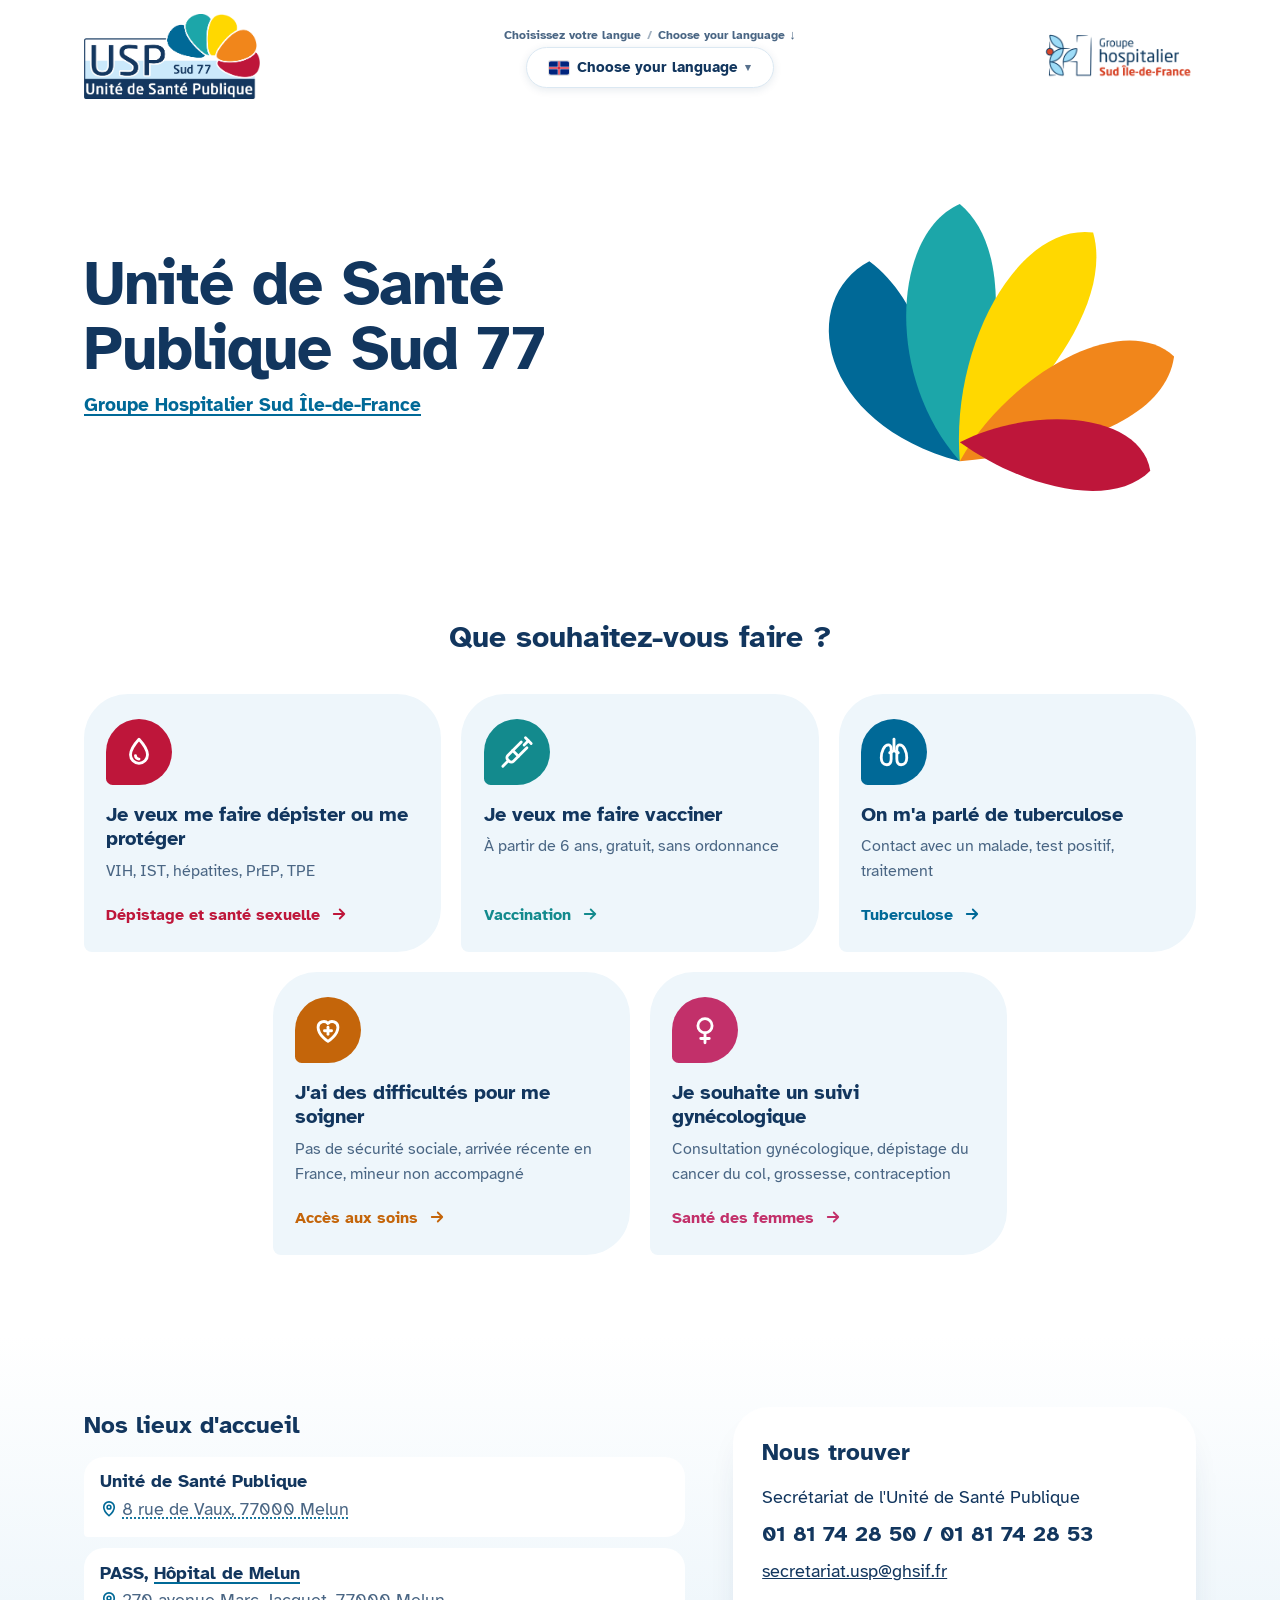
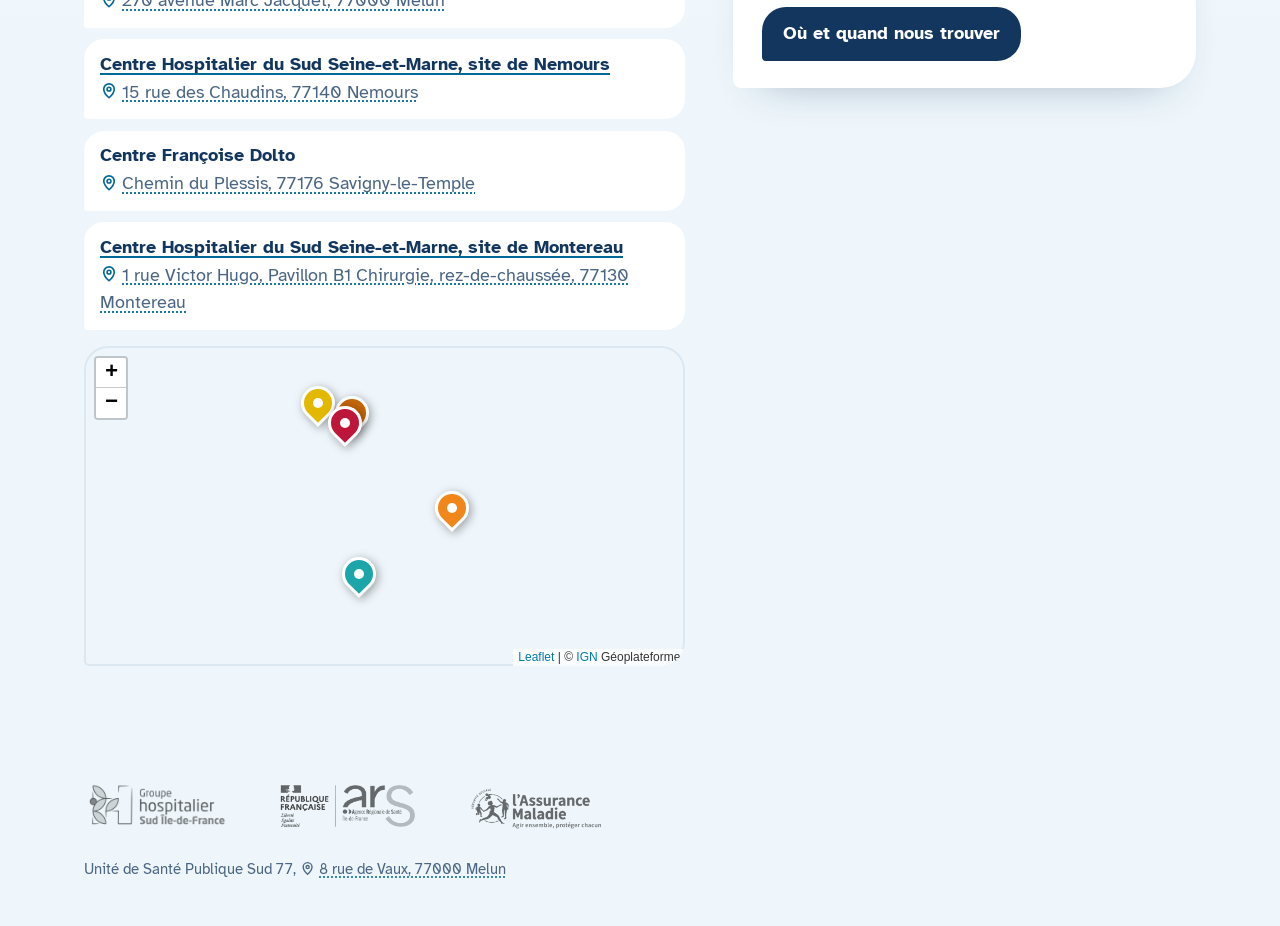
==== index.html @ f70bf1ab "MAJ++" ====
<!DOCTYPE html>
<html lang="fr">
<head>
<meta charset="utf-8">
<meta name="viewport" content="width=device-width, initial-scale=1, viewport-fit=cover">
<title>Unité de Santé Publique Sud 77 | Groupe Hospitalier Sud Île-de-France</title>
<meta name="description" content="Dépistage, santé sexuelle, vaccination, tuberculose et accès aux soins. Gratuit et confidentiel, avec ou sans sécurité sociale.">
<link rel="preconnect" href="https://fonts.googleapis.com">
<link rel="preconnect" href="https://fonts.gstatic.com" crossorigin>
<link href="https://fonts.googleapis.com/css2?family=Atkinson+Hyperlegible:wght@400;700&display=swap" rel="stylesheet">
<link rel="stylesheet" href="css/usp.css">
</head>
<body>

<div class="progression" aria-hidden="true"></div>

<header class="entete">
  <div class="wrap">
    <a href="index.html" aria-label="Accueil, Unité de Santé Publique Sud 77">
      <img class="logo-usp" src="img/usp.png" alt="USP Sud 77, Unité de Santé Publique">
    </a>
    <a class="logo-lien" href="https://www.ghsif.fr/" target="_blank" rel="noopener"><img class="logo-ghsif" src="img/ghsif.png" alt="Groupe Hospitalier Sud Île-de-France"></a>
  </div>
</header>

<main>
  <section class="intro">
    <div class="wrap">
      <div>
        <h1>Unité de Santé Publique Sud 77</h1>
        <p class="etab"><a class="lien-hop" href="https://www.ghsif.fr/" target="_blank" rel="noopener">Groupe Hospitalier Sud Île-de-France</a></p>
      </div>
      <svg class="eventail" viewBox="0 0 420 350" aria-hidden="true">
        <g class="tout">
          <g transform="translate(172 290)">
            <path class="p p1" d="M0 0 C-150 -40 -170 -170 -95 -210 C-40 -170 -20 -80 0 0Z" fill="#006997"/>
            <path class="p p2" d="M0 0 C-80 -90 -70 -240 0 -270 C60 -220 40 -90 0 0Z" fill="#1ca6a9"/>
            <path class="p p3" d="M0 0 C-10 -120 60 -250 140 -240 C160 -170 90 -70 0 0Z" fill="#ffd800"/>
            <path class="p p4" d="M0 0 C50 -90 170 -160 225 -110 C215 -40 110 -10 0 0Z" fill="#f1861b"/>
            <path class="p p5" d="M0 -20 C80 -60 190 -50 200 10 C160 50 70 30 0 -20Z" fill="#be163a"/>
          </g>
        </g>
      </svg>
    </div>
  </section>

  <section class="portes" aria-labelledby="portes-titre">
    <div class="wrap">
      <h2 id="portes-titre" class="apparait" data-i18n="portes">Que souhaitez-vous faire&nbsp;?</h2>
      <div class="grille">

        <a class="porte depistage apparait" href="depistage-sante-sexuelle.html">
          <span class="petale" aria-hidden="true"><svg viewBox="0 0 24 24" fill="none" stroke="currentColor" stroke-width="2" stroke-linecap="round" stroke-linejoin="round"><path d="M12 3s6 6.5 6 11a6 6 0 0 1-12 0c0-4.5 6-11 6-11z"/><path d="M9.5 14.5a2.5 2.5 0 0 0 2.5 2.5"/></svg></span>
          <h3 data-i18n="p1h">Je veux me faire dépister ou me protéger</h3>
          <p class="detail" data-i18n="p1d">VIH, IST, hépatites, PrEP, TPE</p>
          <span class="aller"><span data-i18n="p1a">Dépistage et santé sexuelle</span> <svg viewBox="0 0 24 24" fill="none" stroke="currentColor" stroke-width="2.4" stroke-linecap="round" stroke-linejoin="round" aria-hidden="true"><path d="M5 12h14M13 6l6 6-6 6"/></svg></span>
        </a>

        <a class="porte vaccination apparait" href="vaccination.html">
          <span class="petale" aria-hidden="true"><svg viewBox="0 0 24 24" fill="none" stroke="currentColor" stroke-width="2" stroke-linecap="round" stroke-linejoin="round"><path d="M18 2l4 4"/><path d="M17 7l3-3"/><path d="M19 9L9.5 18.5a2.1 2.1 0 0 1-3 0l-1-1a2.1 2.1 0 0 1 0-3L15 5"/><path d="M9 11l4 4"/><path d="M5.5 18.5L2 22"/></svg></span>
          <h3 data-i18n="p2h">Je veux me faire vacciner</h3>
          <p class="detail" data-i18n="p2d">À partir de 6 ans, gratuit, sans ordonnance</p>
          <span class="aller"><span data-i18n="p2a">Vaccination</span> <svg viewBox="0 0 24 24" fill="none" stroke="currentColor" stroke-width="2.4" stroke-linecap="round" stroke-linejoin="round" aria-hidden="true"><path d="M5 12h14M13 6l6 6-6 6"/></svg></span>
        </a>

        <a class="porte tuberculose apparait" href="tuberculose.html">
          <span class="petale" aria-hidden="true"><svg viewBox="0 0 24 24" fill="none" stroke="currentColor" stroke-width="2" stroke-linecap="round" stroke-linejoin="round"><path d="M12 3v8"/><path d="M12 11c-1.5 1-3 1.5-3 1.5"/><path d="M12 11c1.5 1 3 1.5 3 1.5"/><path d="M8 7C5 7 3 12 3 16c0 3 1.5 5 4 5 2 0 3-1.5 3-4V9.5C10 8 9 7 8 7z"/><path d="M16 7c3 0 5 5 5 9 0 3-1.5 5-4 5-2 0-3-1.5-3-4V9.5C14 8 15 7 16 7z"/></svg></span>
          <h3 data-i18n="p3h">On m'a parlé de tuberculose</h3>
          <p class="detail" data-i18n="p3d">Contact avec un malade, test positif, traitement</p>
          <span class="aller"><span data-i18n="p3a">Tuberculose</span> <svg viewBox="0 0 24 24" fill="none" stroke="currentColor" stroke-width="2.4" stroke-linecap="round" stroke-linejoin="round" aria-hidden="true"><path d="M5 12h14M13 6l6 6-6 6"/></svg></span>
        </a>

        <a class="porte acces apparait" href="acces-aux-soins.html">
          <span class="petale" aria-hidden="true"><svg viewBox="0 0 24 24" fill="none" stroke="currentColor" stroke-width="2" stroke-linecap="round" stroke-linejoin="round"><path d="M12 20s-7-4.4-7-10a4 4 0 0 1 7-2.6A4 4 0 0 1 19 10c0 5.6-7 10-7 10z"/><path d="M12 10v5"/><path d="M9.5 12.5h5"/></svg></span>
          <h3 data-i18n="p4h">J'ai des difficultés pour me soigner</h3>
          <p class="detail" data-i18n="p4d">Pas de sécurité sociale, arrivée récente en France, mineur non accompagné</p>
          <span class="aller"><span data-i18n="p4a">Accès aux soins</span> <svg viewBox="0 0 24 24" fill="none" stroke="currentColor" stroke-width="2.4" stroke-linecap="round" stroke-linejoin="round" aria-hidden="true"><path d="M5 12h14M13 6l6 6-6 6"/></svg></span>
        </a>

        <a class="porte femmes apparait" href="sante-des-femmes.html">
          <span class="petale" aria-hidden="true"><svg viewBox="0 0 24 24" fill="none" stroke="currentColor" stroke-width="2" stroke-linecap="round" stroke-linejoin="round"><circle cx="12" cy="9" r="5"/><path d="M12 14v7M9 18h6"/></svg></span>
          <h3 data-i18n="p5h">Je souhaite un suivi gynécologique</h3>
          <p class="detail" data-i18n="p5d">Consultation gynécologique, dépistage du cancer du col, grossesse, contraception</p>
          <span class="aller"><span data-i18n="p5a">Santé des femmes</span> <svg viewBox="0 0 24 24" fill="none" stroke="currentColor" stroke-width="2.4" stroke-linecap="round" stroke-linejoin="round" aria-hidden="true"><path d="M5 12h14M13 6l6 6-6 6"/></svg></span>
        </a>

      </div>
    </div>
  </section>

  <section class="infos">
    <div class="wrap">
      <div class="apparait">
        <h2 data-i18n="lieuxT">Nos lieux d'accueil</h2>
        <ul class="lieux-accueil">
          <li><strong>Unité de Santé Publique</strong><span><a class="adresse-lien" href="https://www.google.com/maps/search/?api=1&query=Unit%C3%A9%20de%20Sant%C3%A9%20Publique%2C%208%20rue%20de%20Vaux%2C%2077000%20Melun" target="_blank" rel="noopener"><svg viewBox="0 0 24 24" fill="none" stroke="currentColor" stroke-width="2.2" stroke-linecap="round" stroke-linejoin="round" aria-hidden="true"><path d="M12 21s-7-6.2-7-11.5A7 7 0 0 1 19 9.5C19 14.8 12 21 12 21z"/><circle cx="12" cy="9.5" r="2.5"/></svg><span>8 rue de Vaux, 77000 Melun</span></a></span></li>
          <li><strong>PASS, <a class="lien-hop" href="https://www.ghsif.fr/" target="_blank" rel="noopener">Hôpital de Melun</a></strong><span><a class="adresse-lien" href="https://www.google.com/maps/search/?api=1&query=Groupe%20Hospitalier%20Sud%20%C3%8Ele-de-France%2C%20270%20avenue%20Marc%20Jacquet%2C%2077000%20Melun" target="_blank" rel="noopener"><svg viewBox="0 0 24 24" fill="none" stroke="currentColor" stroke-width="2.2" stroke-linecap="round" stroke-linejoin="round" aria-hidden="true"><path d="M12 21s-7-6.2-7-11.5A7 7 0 0 1 19 9.5C19 14.8 12 21 12 21z"/><circle cx="12" cy="9.5" r="2.5"/></svg><span>270 avenue Marc Jacquet, 77000 Melun</span></a></span></li>
          <li><strong><a class="lien-hop" href="https://www.ch-sud-seine-et-marne.fr/" target="_blank" rel="noopener">Centre Hospitalier du Sud Seine-et-Marne, site de Nemours</a></strong><span><a class="adresse-lien" href="https://www.google.com/maps/search/?api=1&query=Centre%20Hospitalier%20du%20Sud%20Seine-et-Marne%2C%2015%20rue%20des%20Chaudins%2C%2077140%20Nemours" target="_blank" rel="noopener"><svg viewBox="0 0 24 24" fill="none" stroke="currentColor" stroke-width="2.2" stroke-linecap="round" stroke-linejoin="round" aria-hidden="true"><path d="M12 21s-7-6.2-7-11.5A7 7 0 0 1 19 9.5C19 14.8 12 21 12 21z"/><circle cx="12" cy="9.5" r="2.5"/></svg><span>15 rue des Chaudins, 77140 Nemours</span></a></span></li>
          <li><strong>Centre Françoise Dolto</strong><span><a class="adresse-lien" href="https://www.google.com/maps/search/?api=1&query=Centre%20Fran%C3%A7oise%20Dolto%2C%20Chemin%20du%20Plessis%2C%2077176%20Savigny-le-Temple" target="_blank" rel="noopener"><svg viewBox="0 0 24 24" fill="none" stroke="currentColor" stroke-width="2.2" stroke-linecap="round" stroke-linejoin="round" aria-hidden="true"><path d="M12 21s-7-6.2-7-11.5A7 7 0 0 1 19 9.5C19 14.8 12 21 12 21z"/><circle cx="12" cy="9.5" r="2.5"/></svg><span>Chemin du Plessis, 77176 Savigny-le-Temple</span></a></span></li>
          <li><strong><a class="lien-hop" href="https://www.ch-sud-seine-et-marne.fr/" target="_blank" rel="noopener">Centre Hospitalier du Sud Seine-et-Marne, site de Montereau</a></strong><span><a class="adresse-lien" href="https://www.google.com/maps/search/?api=1&query=Centre%20Hospitalier%20du%20Sud%20Seine-et-Marne%2C%201%20rue%20Victor%20Hugo%2C%2077130%20Montereau-Fault-Yonne" target="_blank" rel="noopener"><svg viewBox="0 0 24 24" fill="none" stroke="currentColor" stroke-width="2.2" stroke-linecap="round" stroke-linejoin="round" aria-hidden="true"><path d="M12 21s-7-6.2-7-11.5A7 7 0 0 1 19 9.5C19 14.8 12 21 12 21z"/><circle cx="12" cy="9.5" r="2.5"/></svg><span>1 rue Victor Hugo, Pavillon B1 Chirurgie, rez-de-chaussée, 77130 Montereau</span></a></span></li>
        </ul>
        <div class="mini-carte" data-sites="melun,pass,nemours,savigny,montereau" role="region" aria-label="Carte de nos lieux"></div>
      </div>
      <div class="contact apparait">
        <h2 data-i18n="trouverT">Nous trouver</h2>
        <p data-i18n="secr">Secrétariat de l'Unité de Santé Publique</p>
        <p class="tel"><bdi dir="ltr" class="numeros"><a href="tel:+33181742850">01 81 74 28 50</a> / <a href="tel:+33181742853">01 81 74 28 53</a></bdi></p>
        <p><a href="mailto:secretariat.usp@ghsif.fr">secretariat.usp@ghsif.fr</a></p>
        <a class="bouton" href="ou-et-quand.html"><span data-i18n="bouton">Où et quand nous trouver</span></a>
      </div>
    </div>
  </section>
</main>

<footer class="pied">
  <div class="wrap">
    <div class="logos">
      <a class="logo-lien" href="https://www.ghsif.fr/" target="_blank" rel="noopener"><img src="img/ghsif.png" alt="Groupe Hospitalier Sud Île-de-France"></a>
      <img src="img/ars.png" alt="Agence Régionale de Santé Île-de-France">
      <img src="img/assurance-maladie.png" alt="L'Assurance Maladie">
    </div>
    <p class="mention">Unité de Santé Publique Sud 77, <a class="adresse-lien" href="https://www.google.com/maps/search/?api=1&query=Unit%C3%A9%20de%20Sant%C3%A9%20Publique%2C%208%20rue%20de%20Vaux%2C%2077000%20Melun" target="_blank" rel="noopener"><svg viewBox="0 0 24 24" fill="none" stroke="currentColor" stroke-width="2.2" stroke-linecap="round" stroke-linejoin="round" aria-hidden="true"><path d="M12 21s-7-6.2-7-11.5A7 7 0 0 1 19 9.5C19 14.8 12 21 12 21z"/><circle cx="12" cy="9.5" r="2.5"/></svg><span>8 rue de Vaux, 77000 Melun</span></a></p>
  </div>
</footer>

<script src="js/i18n/index.js"></script><script src="js/langues.js"></script><script src="js/usp.js"></script>
<script src="js/leaflet.js"></script>
<script src="js/carte.js"></script>
</body>
</html>
---- css/usp.css ----
:root{
  --navy:#12365e;--bleu:#006997;--canard:#1ca6a9;--jaune:#ffd800;--orange:#f1861b;--rouge:#be163a;
  --ciel:#eef6fb;--texte:#12365e;--doux:#4a6684;--trait:#dbe8f2;
  --ease:cubic-bezier(.22,1,.36,1);
  box-sizing:border-box;
  padding-top:env(safe-area-inset-top,0px);padding-bottom:env(safe-area-inset-bottom,0px);
}
*,*::before,*::after{box-sizing:inherit}
html{scroll-behavior:smooth;scroll-padding-top:env(safe-area-inset-top,0px)}
body{margin:0;font-family:"Atkinson Hyperlegible",Verdana,"Segoe UI",Arial,sans-serif;font-size:1.125rem;line-height:1.55;color:var(--texte);background:#fff}
img{max-width:100%;height:auto;display:block}
a{color:inherit}
:focus-visible{outline:3px solid var(--bleu);outline-offset:3px;border-radius:8px}
.wrap{max-width:1160px;margin:0 auto;padding:0 1.5rem}

/* Barre de progression de lecture, aux couleurs du logo */
.progression{position:fixed;top:0;left:0;height:4px;width:100%;z-index:60;transform-origin:0 50%;transform:scaleX(0);
  background:linear-gradient(90deg,var(--bleu),var(--canard),var(--jaune),var(--orange),var(--rouge))}

/* En-tête qui se resserre au défilement */
.entete{position:sticky;top:0;z-index:50;background:rgba(255,255,255,.82);backdrop-filter:blur(10px);-webkit-backdrop-filter:blur(10px);transition:box-shadow .3s ease}
.entete .wrap{display:flex;align-items:center;justify-content:space-between;gap:1.5rem;padding-top:.9rem;padding-bottom:.9rem;transition:padding .3s var(--ease)}
.entete img{mix-blend-mode:multiply;transition:width .3s var(--ease)}
.entete .logo-usp{width:176px}
.entete .logo-ghsif{width:156px}
.entete.reduit{box-shadow:0 1px 0 var(--trait)}
.entete.reduit .wrap{padding-top:.45rem;padding-bottom:.45rem}
.entete.reduit .logo-usp{width:128px}
.entete.reduit .logo-ghsif{width:118px}

/* Accueil */
.intro{padding:4.5rem 0 5rem}
.intro .wrap{display:grid;grid-template-columns:1.25fr 1fr;gap:2rem;align-items:center}
.intro h1{font-size:clamp(2.3rem,5.2vw,3.9rem);line-height:1.05;margin:0 0 .6rem;letter-spacing:-.015em;animation:titre 1s var(--ease) both}
.intro .etab{font-size:1.2rem;color:var(--bleu);font-weight:700;margin:0 0 2rem;animation:monte .8s var(--ease) .25s both}
.intro .missions{font-size:1.35rem;margin:0 0 1rem;max-width:32ch;animation:monte .8s var(--ease) .4s both}
.intro .promesse{display:inline-block;background:var(--ciel);padding:.6rem 1.1rem;border-radius:24px 24px 24px 4px;font-weight:700;margin:0;animation:monte .8s var(--ease) .55s both}
@keyframes titre{from{clip-path:inset(0 0 100% 0);transform:translateY(14px)}to{clip-path:inset(0 0 0 0);transform:none}}
@keyframes monte{from{opacity:0;transform:translateY(10px)}to{opacity:1;transform:none}}

/* L'éventail qui s'ouvre au chargement, puis respire */
.eventail{width:100%;max-width:400px;justify-self:end;overflow:visible}
.eventail .p{transform-box:view-box;transform-origin:172px 290px;opacity:0}
.eventail.ouvert .p{animation:ouvre .9s var(--ease) both}
.eventail.ouvert .p1{animation-delay:.15s}.eventail.ouvert .p2{animation-delay:.27s}.eventail.ouvert .p3{animation-delay:.39s}.eventail.ouvert .p4{animation-delay:.51s}.eventail.ouvert .p5{animation-delay:.63s}
@keyframes ouvre{from{opacity:0;transform:rotate(-70deg) scale(.4)}to{opacity:1;transform:none}}
.eventail .tout{transform-box:view-box;transform-origin:172px 290px}
.eventail.ouvert .tout{animation:respire 7s ease-in-out 1.8s infinite}
@keyframes respire{0%,100%{transform:rotate(0)}50%{transform:rotate(2.5deg)}}

/* Portes d'entrée */
.portes{padding:1rem 0 5rem}
.portes h2{font-size:1.9rem;margin:0 0 2rem;text-align:center}
.grille{display:grid;grid-template-columns:repeat(4,1fr);gap:1.25rem}
.porte{--c:var(--bleu);position:relative;display:flex;flex-direction:column;text-decoration:none;
  padding:1.6rem 1.4rem 1.5rem;border-radius:44px 44px 44px 8px;background:var(--ciel);
  transition:transform .35s var(--ease),background-color .35s ease,box-shadow .35s ease}
.porte .petale{width:66px;height:66px;background:var(--c);border-radius:50% 50% 50% 10%;display:grid;place-items:center;color:#fff;margin-bottom:1.1rem;
  transition:transform .45s var(--ease),border-radius .45s var(--ease)}
.porte .petale svg{width:34px;height:34px}
.porte h3{margin:0 0 .45rem;font-size:1.22rem;line-height:1.25}
.porte .detail{margin:0 0 1.2rem;color:var(--doux);font-size:1rem;flex:1}
.porte .aller{display:inline;font-weight:700;color:var(--c);font-size:1rem}
.porte .aller svg{width:18px;height:18px;vertical-align:-3px;margin-left:.3rem;transition:transform .35s var(--ease)}
.porte:hover,.porte:focus-visible{transform:translateY(-6px);background:#fff;box-shadow:0 18px 40px -18px color-mix(in srgb,var(--c) 55%,transparent),0 0 0 2px var(--c) inset}
.porte:hover .petale,.porte:focus-visible .petale{transform:rotate(-12deg) scale(1.06);border-radius:50% 50% 10% 50%}
.porte:hover .aller svg,.porte:focus-visible .aller svg{transform:translateX(5px)}
.porte.depistage{--c:var(--rouge)}.porte.vaccination{--c:#138a8d}.porte.tuberculose{--c:var(--bleu)}.porte.acces{--c:#c4650a}

/* Apparition au défilement */
.apparait{opacity:0;transform:translateY(22px);transition:opacity .7s var(--ease),transform .7s var(--ease)}
.apparait.vu{opacity:1;transform:none}

/* Qui sommes-nous / Nous trouver */
.infos{padding:4.5rem 0;background:linear-gradient(180deg,#fff,var(--ciel) 30%)}
.infos .wrap{display:grid;grid-template-columns:1.3fr 1fr;gap:3rem;align-items:start}
.infos h2{font-size:1.5rem;margin:0 0 .8rem}
.infos p{margin:0 0 .75rem;max-width:58ch}
.contact{background:#fff;border-radius:36px 36px 36px 8px;padding:1.7rem 1.8rem;box-shadow:0 20px 45px -30px rgba(18,54,94,.45)}
.contact p{margin:0 0 .35rem}
.contact .tel{font-size:1.4rem;font-weight:700}
.contact .tel a{text-decoration:none}
.bouton{display:inline-flex;align-items:center;gap:.5rem;margin-top:1rem;background:var(--navy);color:#fff;text-decoration:none;font-weight:700;padding:.8rem 1.3rem;border-radius:24px 24px 24px 4px;
  animation:pulse 2.6s ease-in-out infinite;transition:background-color .25s ease,transform .25s var(--ease)}
.bouton:hover{background:var(--bleu);transform:translateY(-2px)}
@keyframes pulse{0%,100%{box-shadow:0 4px 14px rgba(18,54,94,.3),0 0 0 0 rgba(0,105,151,.35)}50%{box-shadow:0 4px 18px rgba(18,54,94,.35),0 0 0 9px rgba(0,105,151,0)}}

/* Pied de page */
.pied{padding:2.5rem 0 2.75rem;background:var(--ciel)}
.pied .logos{display:flex;flex-wrap:wrap;align-items:center;gap:2rem 2.75rem}
.pied .logos img{height:56px;width:auto;mix-blend-mode:multiply;filter:grayscale(1);opacity:.75;transition:filter .3s ease,opacity .3s ease}
.pied .logos img:hover{filter:none;opacity:1}
.pied .mention{margin:1.5rem 0 0;font-size:.95rem;color:var(--doux)}

@media (max-width:1000px){.grille{grid-template-columns:repeat(2,1fr)}}
@media (max-width:820px){
  .intro{padding:2.5rem 0 3rem}
  .intro .wrap,.infos .wrap{grid-template-columns:1fr}
  .eventail{max-width:150px;justify-self:start;order:-1;margin-bottom:-.5rem}
  .entete .logo-usp{width:140px}.entete .logo-ghsif{width:124px}
}
@media (max-width:560px){.grille{grid-template-columns:1fr}.portes h2{text-align:left}}
@media (prefers-reduced-motion:reduce){
  *,*::before,*::after{animation:none!important;transition:none!important}
  .apparait,.eventail .p{opacity:1;transform:none}
  html{scroll-behavior:auto}
}

/* ===================== PAGES INTÉRIEURES ===================== */
body{--c:var(--bleu)}
body.page-depistage{--c:var(--rouge)}
body.page-vaccination{--c:#138a8d}
body.page-tuberculose{--c:var(--bleu)}
body.page-acces{--c:#c4650a}
body.page-pratique{--c:var(--navy)}

.fil{padding:1.4rem 0 0;font-size:.98rem}
.fil a{display:inline-flex;align-items:center;gap:.35rem;text-decoration:none;color:var(--doux);font-weight:700}
.fil a svg{width:16px;height:16px;transition:transform .3s var(--ease)}
.fil a:hover{color:var(--c)}
.fil a:hover svg{transform:translateX(-4px)}

.tete-page{padding:1.6rem 0 2.6rem}
.tete-page .wrap{display:grid;grid-template-columns:1fr auto;gap:2rem;align-items:center}
.tete-page h1{font-size:clamp(2.1rem,4.6vw,3.3rem);line-height:1.06;margin:0 0 .7rem;letter-spacing:-.015em;animation:titre 1s var(--ease) both}
.tete-page .chapo{font-size:1.25rem;color:var(--doux);margin:0;animation:monte .8s var(--ease) .3s both}
.tete-page .eventail{width:210px;max-width:210px}
.eventail .p.pale{fill:#dbe8f2}

/* Sous-navigation qui suit la lecture */
.sousnav{position:sticky;top:var(--h-entete,64px);z-index:40;background:rgba(255,255,255,.9);backdrop-filter:blur(10px);-webkit-backdrop-filter:blur(10px);border-bottom:1px solid var(--trait)}
.sousnav ul{list-style:none;margin:0;padding:.6rem 0;display:flex;gap:.5rem;overflow-x:auto;scrollbar-width:none}
.sousnav ul::-webkit-scrollbar{display:none}
.sousnav a{display:block;white-space:nowrap;text-decoration:none;font-weight:700;font-size:.98rem;padding:.45rem .95rem;border-radius:18px 18px 18px 4px;color:var(--doux);transition:background-color .3s ease,color .3s ease}
.sousnav a:hover{color:var(--c)}
.sousnav a.actif{background:var(--c);color:#fff}

/* Blocs de contenu */
.bloc{padding:3.2rem 0 1rem;scroll-margin-top:calc(var(--h-entete,64px) + 60px)}
.bloc .wrap{max-width:860px}
.bloc h2{display:flex;align-items:flex-start;gap:.8rem;font-size:1.7rem;line-height:1.2;margin:0 0 1.3rem}
.bloc h2::before{content:"";flex:none;width:30px;height:30px;margin-top:.12em;background:var(--c);border-radius:50% 50% 50% 12%}
.bloc .intro-bloc{font-size:1.15rem;margin:0 0 1.2rem;max-width:62ch}

/* Questions dépliables */
.acc{border-radius:26px 26px 26px 6px;background:var(--ciel);margin:0 0 .7rem;transition:background-color .3s ease,box-shadow .3s ease}
.acc.ouverte{background:#fff;box-shadow:0 0 0 2px var(--c) inset,0 16px 36px -24px color-mix(in srgb,var(--c) 60%,transparent)}
.acc h3{margin:0;font-size:1.12rem}
.acc button{all:unset;box-sizing:border-box;display:flex;width:100%;align-items:center;justify-content:space-between;gap:1rem;padding:1.05rem 1.35rem;cursor:pointer;font-weight:700;line-height:1.35;border-radius:26px 26px 26px 6px}
.acc button:focus-visible{outline:3px solid var(--bleu);outline-offset:2px}
.acc .signe{flex:none;width:30px;height:30px;border-radius:50%;background:#fff;color:var(--c);display:grid;place-items:center;transition:transform .45s var(--ease),background-color .3s ease,color .3s ease}
.acc .signe svg{width:16px;height:16px}
.acc.ouverte .signe{transform:rotate(45deg);background:var(--c);color:#fff}
.acc .corps{display:grid;grid-template-rows:0fr;transition:grid-template-rows .45s var(--ease)}
.acc.ouverte .corps{grid-template-rows:1fr}
.acc .corps > div{overflow:hidden}
.acc .corps p,.acc .corps ul{margin:0 1.35rem .9rem;max-width:62ch}
.acc .corps > div > :first-child{margin-top:0}
.acc .corps > div > :last-child{margin-bottom:1.25rem}
.acc .corps ul{padding-left:1.2rem}
.acc .corps li{margin:.2rem 0}

/* Renvoi vers la page pratique */
.suite{padding:3.5rem 0 4.5rem}
.suite .carte{max-width:860px;margin:0 auto;display:flex;flex-wrap:wrap;align-items:center;justify-content:space-between;gap:1.2rem 2rem;background:var(--ciel);border-radius:40px 40px 40px 8px;padding:1.8rem 2rem}
.suite p{margin:0;font-size:1.15rem;font-weight:700;max-width:40ch}
.suite .bouton{margin-top:0}

@media (max-width:820px){
  .tete-page .wrap{grid-template-columns:1fr}
  .tete-page .eventail{width:120px;max-width:120px;order:-1;justify-self:start}
  .bloc{padding-top:2.4rem}
  .bloc h2{font-size:1.42rem}
  .bloc h2::before{width:24px;height:24px;margin-top:.1em}
}

/* Encart de texte simple */
.encart{background:#fff;box-shadow:0 0 0 2px color-mix(in srgb,var(--c) 28%,white) inset;border-radius:30px 30px 30px 6px;padding:1.35rem 1.5rem;margin:0 0 .8rem}
.encart p{margin:0 0 .75rem;max-width:62ch}
.encart p:last-child{margin-bottom:0}
.encart .bouton{margin-top:.4rem;background:var(--c);animation:none}
.encart .bouton:hover{filter:brightness(1.1)}
.encart .tel-lien{font-weight:700;white-space:nowrap}
.sous-titre{font-size:1.15rem;margin:1.6rem 0 .7rem}

/* Étapes numérotées (vraie séquence) */
.etapes{list-style:none;counter-reset:e;margin:0 1.35rem 1.1rem;padding:0;max-width:62ch}
.etapes li{counter-increment:e;position:relative;padding-left:2.6rem;margin:0 0 .8rem}
.etapes li::before{content:counter(e);position:absolute;left:0;top:-.05rem;width:1.9rem;height:1.9rem;border-radius:50% 50% 50% 14%;background:var(--c);color:#fff;font-weight:700;display:grid;place-items:center;font-size:.95rem}
.encart .lignes p{margin:0 0 .3rem}

/* Page pratique, cartes des lieux */
.lieux{display:grid;grid-template-columns:repeat(2,1fr);gap:1.25rem;max-width:1000px;margin:0 auto}
.lieu{position:relative;background:var(--ciel);border-radius:40px 40px 40px 8px;padding:1.6rem 1.7rem 1.5rem;transition:transform .35s var(--ease),box-shadow .35s ease,background-color .35s ease}
.lieu:hover{transform:translateY(-4px);background:#fff;box-shadow:0 0 0 2px var(--navy) inset,0 18px 40px -24px rgba(18,54,94,.5)}
.lieu h2{display:flex;align-items:flex-start;gap:.7rem;font-size:1.3rem;line-height:1.25;margin:0 0 .6rem}
.lieu h2::before{content:"";flex:none;width:24px;height:24px;margin-top:.1em;border-radius:50% 50% 50% 12%;background:var(--pt,var(--navy))}
.lieu .adresse{color:var(--doux);margin:0 0 1rem}
.lieu .adresse p{margin:0}
.lieu .groupe{margin:0 0 .8rem}
.lieu .groupe:last-child{margin-bottom:0}
.lieu .etiquette{display:inline-block;font-weight:700;font-size:.92rem;padding:.2rem .7rem;border-radius:14px 14px 14px 3px;background:#fff;margin:0 0 .35rem}
.lieu:hover .etiquette{background:var(--ciel)}
.lieu .groupe p{margin:0}
.lieu .note{margin:.2rem 0 0;font-weight:700}
.lieu.large{grid-column:1 / -1}
.lieux + .lieux{margin-top:1.25rem}
.zone{padding:0 0 4.5rem}
@media (max-width:760px){.lieux{grid-template-columns:1fr}.lieu.large{grid-column:auto}}

/* Liens vers les sites des hôpitaux */
a.lien-hop{color:inherit;text-decoration:underline;text-decoration-color:var(--c);text-decoration-thickness:2px;text-underline-offset:3px;transition:color .2s ease}
a.lien-hop:hover{color:var(--c)}
.intro .etab a.lien-hop{text-decoration-color:currentColor}
a.logo-lien{display:block}

/* Adresses cliquables et boutons « S'y rendre » */
a.adresse-lien{color:inherit;text-decoration:none;display:inline}
a.adresse-lien svg{width:1em;height:1em;vertical-align:-.15em;margin-right:.25rem;color:var(--c)}
a.adresse-lien span{text-decoration:underline;text-decoration-style:dotted;text-decoration-color:var(--c);text-underline-offset:3px}
a.adresse-lien:hover span{text-decoration-style:solid;color:var(--c)}
a.sy-rendre{display:inline-flex;align-items:center;gap:.3rem;vertical-align:.1em;margin:0 .15rem;padding:.18rem .65rem .2rem .5rem;border-radius:14px 14px 14px 3px;
  background:color-mix(in srgb,var(--c) 12%,white);color:var(--c);font-size:.85rem;font-weight:700;line-height:1.3;text-decoration:none;white-space:nowrap;
  transition:background-color .25s ease,color .25s ease,transform .25s var(--ease)}
a.sy-rendre svg{width:14px;height:14px}
a.sy-rendre:hover{background:var(--c);color:#fff;transform:translateY(-1px)}
.lieu .bas-carte{margin:1rem 0 0}
.lieu .bas-carte a.sy-rendre{font-size:.95rem;padding:.4rem .9rem .42rem .7rem;margin:0;background:#fff;color:var(--pt,var(--navy))}
.lieu:hover .bas-carte a.sy-rendre{background:var(--ciel)}
.lieu .bas-carte a.sy-rendre:hover{background:var(--navy);color:#fff}
.pied .mention a.adresse-lien svg{color:var(--doux)}

/* ===== Sélecteur de langues (même fonctionnement que le site de vaccination au collège) ===== */
.entete .wrap{flex-wrap:wrap}
.langButtons{display:flex;flex-direction:column;align-items:center;gap:2px;direction:ltr;margin:0 auto}
.langHint{font-size:12px;font-weight:700;color:var(--doux);display:flex;align-items:center;gap:4px;transition:opacity .3s ease,height .3s ease}
.langHint .arrow{display:inline-block;animation:langArrowBounce 1.4s ease-in-out infinite;font-size:13px}
@keyframes langArrowBounce{0%,100%{transform:translateY(0)}50%{transform:translateY(3px)}}
.entete.reduit .langHint{opacity:0;height:0;overflow:hidden}
.langPanelWrap{position:relative}
.langSwitcherBtn{background:#fff;border:1px solid var(--trait);border-radius:999px;color:var(--navy);font:inherit;font-weight:700;font-size:15px;cursor:pointer;padding:8px 16px;display:flex;align-items:center;gap:8px;box-shadow:0 2px 8px rgba(18,54,94,.1);min-width:15.5rem;justify-content:center;
  transition:box-shadow .25s ease,border-color .25s ease}
.langSwitcherBtn:hover{border-color:var(--bleu);box-shadow:0 4px 14px rgba(0,105,151,.2)}
.langSwitcherBtn .chevron{font-size:11px;opacity:.7}
.langSwitcherFlag,.langSwitcherText{transition:opacity .3s ease;opacity:1}
.langSwitcherFlag{display:inline-flex;width:20px;height:14px;border-radius:2px;overflow:hidden;box-shadow:0 0 0 1px rgba(0,0,0,.12);flex-shrink:0}
.langSwitcherFlag svg,.langOptionFlag svg{display:block;width:100%;height:100%}
.langOptionFlag{display:inline-flex;width:18px;height:12px;border-radius:2px;overflow:hidden;box-shadow:0 0 0 1px rgba(0,0,0,.12);flex-shrink:0}
.langPanel{position:absolute;top:100%;left:50%;transform:translateX(-50%);margin-top:6px;background:#fff;border:1px solid var(--trait);border-radius:14px;box-shadow:0 10px 30px rgba(18,54,94,.2);padding:10px;display:grid;grid-template-columns:repeat(2,minmax(140px,1fr));gap:4px;max-height:65vh;overflow-y:auto;width:max-content;max-width:92vw;z-index:70;animation:popLangue .2s var(--ease)}
.langPanel[hidden]{display:none}
@keyframes popLangue{from{opacity:0;transform:translateX(-50%) translateY(-6px)}to{opacity:1;transform:translateX(-50%)}}
.langOption{display:flex;align-items:center;gap:8px;padding:8px 10px;border-radius:10px;border:1px solid transparent;background:none;color:var(--texte);cursor:pointer;font:inherit;font-size:13px;font-weight:700;text-align:left;white-space:nowrap}
.langOption:hover{background:var(--ciel)}
.langOption.active{border-color:var(--bleu);background:var(--ciel)}
main{transition:opacity .22s ease}
main.langFade{opacity:0}

/* Sens de lecture de droite à gauche */
.entete,.langButtons{direction:ltr}
[dir="rtl"] .porte .aller svg,[dir="rtl"] .fil a svg{transform:scaleX(-1)}
[dir="rtl"] .porte:hover .aller svg{transform:scaleX(-1) translateX(5px)}
[dir="rtl"] .intro .missions{max-width:none}

@media (max-width:820px){
  .langButtons{order:3;width:100%;margin-top:.4rem}
  .langHint{font-size:12.5px}
  .langSwitcherBtn{min-width:0;width:100%;max-width:22rem}
}

.langHint .sep{opacity:.5;margin:0 2px}

/* Les numéros de téléphone restent toujours de gauche à droite */
a[href^="tel:"],.numeros{direction:ltr;unicode-bidi:isolate}
.numeros{display:inline-block}
a.adresse-lien,a[href^="mailto:"],a.lien-hop{unicode-bidi:isolate}
a.adresse-lien,a[href^="mailto:"],a.lien-hop{direction:ltr}
a[href^="tel:"],bdi[dir="ltr"]{white-space:nowrap}
[dir="rtl"] .etapes li{padding-left:0;padding-right:2.6rem}
[dir="rtl"] .etapes li::before{left:auto;right:0}

/* Plan d'accès */
.plan{margin:1rem 0 .2rem;background:#fff;border-radius:22px 22px 22px 4px;padding:.8rem;box-shadow:0 0 0 1px var(--trait) inset}
.plan img{width:100%;max-width:420px;margin:0 auto;border-radius:12px}
.plan figcaption{font-size:.92rem;color:var(--doux);text-align:center;margin-top:.5rem}
.lieu .plan{margin-top:1rem}

/* Documents et liens utiles */
.ressources{list-style:none;margin:0;padding:0;display:grid;gap:.6rem}
.ressources a{display:flex;align-items:center;gap:.8rem;text-decoration:none;padding:.8rem 1rem;border-radius:18px 18px 18px 4px;background:var(--ciel);font-weight:700;transition:background-color .25s ease,transform .25s var(--ease)}
.ressources a:hover{background:color-mix(in srgb,var(--c) 14%,white);transform:translateX(3px)}
[dir="rtl"] .ressources a:hover{transform:translateX(-3px)}
.ressources .ico{flex:none;width:36px;height:36px;border-radius:50% 50% 50% 14%;background:var(--c);color:#fff;display:grid;place-items:center}
.ressources .ico svg{width:18px;height:18px}

/* Photo du camion */
.photo{margin:1rem 0 0}
.photo img{width:100%;border-radius:22px 22px 22px 4px;display:block}

/* Lieux d'accueil (accueil) */
.lieux-accueil{list-style:none;margin:0;padding:0;display:grid;gap:.7rem}
.lieux-accueil li{background:#fff;border-radius:20px 20px 20px 4px;padding:.8rem 1rem}
.lieux-accueil strong{display:block;line-height:1.35}
.lieux-accueil li > span{display:block;color:var(--doux);margin-top:.15rem}

/* ===== Leaflet 1.9.4 (BSD-2), hébergé sur le site ===== */
/* required styles */

.leaflet-pane,
.leaflet-tile,
.leaflet-marker-icon,
.leaflet-marker-shadow,
.leaflet-tile-container,
.leaflet-pane > svg,
.leaflet-pane > canvas,
.leaflet-zoom-box,
.leaflet-image-layer,
.leaflet-layer {
	position: absolute;
	left: 0;
	top: 0;
	}
.leaflet-container {
	overflow: hidden;
	}
.leaflet-tile,
.leaflet-marker-icon,
.leaflet-marker-shadow {
	-webkit-user-select: none;
	   -moz-user-select: none;
	        user-select: none;
	  -webkit-user-drag: none;
	}
/* Prevents IE11 from highlighting tiles in blue */
.leaflet-tile::selection {
	background: transparent;
}
/* Safari renders non-retina tile on retina better with this, but Chrome is worse */
.leaflet-safari .leaflet-tile {
	image-rendering: -webkit-optimize-contrast;
	}
/* hack that prevents hw layers "stretching" when loading new tiles */
.leaflet-safari .leaflet-tile-container {
	width: 1600px;
	height: 1600px;
	-webkit-transform-origin: 0 0;
	}
.leaflet-marker-icon,
.leaflet-marker-shadow {
	display: block;
	}
/* .leaflet-container svg: reset svg max-width decleration shipped in Joomla! (joomla.org) 3.x */
/* .leaflet-container img: map is broken in FF if you have max-width: 100% on tiles */
.leaflet-container .leaflet-overlay-pane svg {
	max-width: none !important;
	max-height: none !important;
	}
.leaflet-container .leaflet-marker-pane img,
.leaflet-container .leaflet-shadow-pane img,
.leaflet-container .leaflet-tile-pane img,
.leaflet-container img.leaflet-image-layer,
.leaflet-container .leaflet-tile {
	max-width: none !important;
	max-height: none !important;
	width: auto;
	padding: 0;
	}

.leaflet-container img.leaflet-tile {
	/* See: https://bugs.chromium.org/p/chromium/issues/detail?id=600120 */
	mix-blend-mode: plus-lighter;
}

.leaflet-container.leaflet-touch-zoom {
	-ms-touch-action: pan-x pan-y;
	touch-action: pan-x pan-y;
	}
.leaflet-container.leaflet-touch-drag {
	-ms-touch-action: pinch-zoom;
	/* Fallback for FF which doesn't support pinch-zoom */
	touch-action: none;
	touch-action: pinch-zoom;
}
.leaflet-container.leaflet-touch-drag.leaflet-touch-zoom {
	-ms-touch-action: none;
	touch-action: none;
}
.leaflet-container {
	-webkit-tap-highlight-color: transparent;
}
.leaflet-container a {
	-webkit-tap-highlight-color: rgba(51, 181, 229, 0.4);
}
.leaflet-tile {
	filter: inherit;
	visibility: hidden;
	}
.leaflet-tile-loaded {
	visibility: inherit;
	}
.leaflet-zoom-box {
	width: 0;
	height: 0;
	-moz-box-sizing: border-box;
	     box-sizing: border-box;
	z-index: 800;
	}
/* workaround for https://bugzilla.mozilla.org/show_bug.cgi?id=888319 */
.leaflet-overlay-pane svg {
	-moz-user-select: none;
	}

.leaflet-pane         { z-index: 400; }

.leaflet-tile-pane    { z-index: 200; }
.leaflet-overlay-pane { z-index: 400; }
.leaflet-shadow-pane  { z-index: 500; }
.leaflet-marker-pane  { z-index: 600; }
.leaflet-tooltip-pane   { z-index: 650; }
.leaflet-popup-pane   { z-index: 700; }

.leaflet-map-pane canvas { z-index: 100; }
.leaflet-map-pane svg    { z-index: 200; }

.leaflet-vml-shape {
	width: 1px;
	height: 1px;
	}
.lvml {
	behavior: url(#default#VML);
	display: inline-block;
	position: absolute;
	}


/* control positioning */

.leaflet-control {
	position: relative;
	z-index: 800;
	pointer-events: visiblePainted; /* IE 9-10 doesn't have auto */
	pointer-events: auto;
	}
.leaflet-top,
.leaflet-bottom {
	position: absolute;
	z-index: 1000;
	pointer-events: none;
	}
.leaflet-top {
	top: 0;
	}
.leaflet-right {
	right: 0;
	}
.leaflet-bottom {
	bottom: 0;
	}
.leaflet-left {
	left: 0;
	}
.leaflet-control {
	float: left;
	clear: both;
	}
.leaflet-right .leaflet-control {
	float: right;
	}
.leaflet-top .leaflet-control {
	margin-top: 10px;
	}
.leaflet-bottom .leaflet-control {
	margin-bottom: 10px;
	}
.leaflet-left .leaflet-control {
	margin-left: 10px;
	}
.leaflet-right .leaflet-control {
	margin-right: 10px;
	}


/* zoom and fade animations */

.leaflet-fade-anim .leaflet-popup {
	opacity: 0;
	-webkit-transition: opacity 0.2s linear;
	   -moz-transition: opacity 0.2s linear;
	        transition: opacity 0.2s linear;
	}
.leaflet-fade-anim .leaflet-map-pane .leaflet-popup {
	opacity: 1;
	}
.leaflet-zoom-animated {
	-webkit-transform-origin: 0 0;
	    -ms-transform-origin: 0 0;
	        transform-origin: 0 0;
	}
svg.leaflet-zoom-animated {
	will-change: transform;
}

.leaflet-zoom-anim .leaflet-zoom-animated {
	-webkit-transition: -webkit-transform 0.25s cubic-bezier(0,0,0.25,1);
	   -moz-transition:    -moz-transform 0.25s cubic-bezier(0,0,0.25,1);
	        transition:         transform 0.25s cubic-bezier(0,0,0.25,1);
	}
.leaflet-zoom-anim .leaflet-tile,
.leaflet-pan-anim .leaflet-tile {
	-webkit-transition: none;
	   -moz-transition: none;
	        transition: none;
	}

.leaflet-zoom-anim .leaflet-zoom-hide {
	visibility: hidden;
	}


/* cursors */

.leaflet-interactive {
	cursor: pointer;
	}
.leaflet-grab {
	cursor: -webkit-grab;
	cursor:    -moz-grab;
	cursor:         grab;
	}
.leaflet-crosshair,
.leaflet-crosshair .leaflet-interactive {
	cursor: crosshair;
	}
.leaflet-popup-pane,
.leaflet-control {
	cursor: auto;
	}
.leaflet-dragging .leaflet-grab,
.leaflet-dragging .leaflet-grab .leaflet-interactive,
.leaflet-dragging .leaflet-marker-draggable {
	cursor: move;
	cursor: -webkit-grabbing;
	cursor:    -moz-grabbing;
	cursor:         grabbing;
	}

/* marker & overlays interactivity */
.leaflet-marker-icon,
.leaflet-marker-shadow,
.leaflet-image-layer,
.leaflet-pane > svg path,
.leaflet-tile-container {
	pointer-events: none;
	}

.leaflet-marker-icon.leaflet-interactive,
.leaflet-image-layer.leaflet-interactive,
.leaflet-pane > svg path.leaflet-interactive,
svg.leaflet-image-layer.leaflet-interactive path {
	pointer-events: visiblePainted; /* IE 9-10 doesn't have auto */
	pointer-events: auto;
	}

/* visual tweaks */

.leaflet-container {
	background: #ddd;
	outline-offset: 1px;
	}
.leaflet-container a {
	color: #0078A8;
	}
.leaflet-zoom-box {
	border: 2px dotted #38f;
	background: rgba(255,255,255,0.5);
	}


/* general typography */
.leaflet-container {
	font-family: "Helvetica Neue", Arial, Helvetica, sans-serif;
	font-size: 12px;
	font-size: 0.75rem;
	line-height: 1.5;
	}


/* general toolbar styles */

.leaflet-bar {
	box-shadow: 0 1px 5px rgba(0,0,0,0.65);
	border-radius: 4px;
	}
.leaflet-bar a {
	background-color: #fff;
	border-bottom: 1px solid #ccc;
	width: 26px;
	height: 26px;
	line-height: 26px;
	display: block;
	text-align: center;
	text-decoration: none;
	color: black;
	}
.leaflet-bar a,
.leaflet-control-layers-toggle {
	background-position: 50% 50%;
	background-repeat: no-repeat;
	display: block;
	}
.leaflet-bar a:hover,
.leaflet-bar a:focus {
	background-color: #f4f4f4;
	}
.leaflet-bar a:first-child {
	border-top-left-radius: 4px;
	border-top-right-radius: 4px;
	}
.leaflet-bar a:last-child {
	border-bottom-left-radius: 4px;
	border-bottom-right-radius: 4px;
	border-bottom: none;
	}
.leaflet-bar a.leaflet-disabled {
	cursor: default;
	background-color: #f4f4f4;
	color: #bbb;
	}

.leaflet-touch .leaflet-bar a {
	width: 30px;
	height: 30px;
	line-height: 30px;
	}
.leaflet-touch .leaflet-bar a:first-child {
	border-top-left-radius: 2px;
	border-top-right-radius: 2px;
	}
.leaflet-touch .leaflet-bar a:last-child {
	border-bottom-left-radius: 2px;
	border-bottom-right-radius: 2px;
	}

/* zoom control */

.leaflet-control-zoom-in,
.leaflet-control-zoom-out {
	font: bold 18px 'Lucida Console', Monaco, monospace;
	text-indent: 1px;
	}

.leaflet-touch .leaflet-control-zoom-in, .leaflet-touch .leaflet-control-zoom-out  {
	font-size: 22px;
	}


/* layers control */

.leaflet-control-layers {
	box-shadow: 0 1px 5px rgba(0,0,0,0.4);
	background: #fff;
	border-radius: 5px;
	}
.leaflet-control-layers-toggle {
	background-image: url(images/layers.png);
	width: 36px;
	height: 36px;
	}
.leaflet-retina .leaflet-control-layers-toggle {
	background-image: url(images/layers-2x.png);
	background-size: 26px 26px;
	}
.leaflet-touch .leaflet-control-layers-toggle {
	width: 44px;
	height: 44px;
	}
.leaflet-control-layers .leaflet-control-layers-list,
.leaflet-control-layers-expanded .leaflet-control-layers-toggle {
	display: none;
	}
.leaflet-control-layers-expanded .leaflet-control-layers-list {
	display: block;
	position: relative;
	}
.leaflet-control-layers-expanded {
	padding: 6px 10px 6px 6px;
	color: #333;
	background: #fff;
	}
.leaflet-control-layers-scrollbar {
	overflow-y: scroll;
	overflow-x: hidden;
	padding-right: 5px;
	}
.leaflet-control-layers-selector {
	margin-top: 2px;
	position: relative;
	top: 1px;
	}
.leaflet-control-layers label {
	display: block;
	font-size: 13px;
	font-size: 1.08333em;
	}
.leaflet-control-layers-separator {
	height: 0;
	border-top: 1px solid #ddd;
	margin: 5px -10px 5px -6px;
	}

/* Default icon URLs */
.leaflet-default-icon-path { /* used only in path-guessing heuristic, see L.Icon.Default */
	background-image: url(images/marker-icon.png);
	}


/* attribution and scale controls */

.leaflet-container .leaflet-control-attribution {
	background: #fff;
	background: rgba(255, 255, 255, 0.8);
	margin: 0;
	}
.leaflet-control-attribution,
.leaflet-control-scale-line {
	padding: 0 5px;
	color: #333;
	line-height: 1.4;
	}
.leaflet-control-attribution a {
	text-decoration: none;
	}
.leaflet-control-attribution a:hover,
.leaflet-control-attribution a:focus {
	text-decoration: underline;
	}
.leaflet-attribution-flag {
	display: inline !important;
	vertical-align: baseline !important;
	width: 1em;
	height: 0.6669em;
	}
.leaflet-left .leaflet-control-scale {
	margin-left: 5px;
	}
.leaflet-bottom .leaflet-control-scale {
	margin-bottom: 5px;
	}
.leaflet-control-scale-line {
	border: 2px solid #777;
	border-top: none;
	line-height: 1.1;
	padding: 2px 5px 1px;
	white-space: nowrap;
	-moz-box-sizing: border-box;
	     box-sizing: border-box;
	background: rgba(255, 255, 255, 0.8);
	text-shadow: 1px 1px #fff;
	}
.leaflet-control-scale-line:not(:first-child) {
	border-top: 2px solid #777;
	border-bottom: none;
	margin-top: -2px;
	}
.leaflet-control-scale-line:not(:first-child):not(:last-child) {
	border-bottom: 2px solid #777;
	}

.leaflet-touch .leaflet-control-attribution,
.leaflet-touch .leaflet-control-layers,
.leaflet-touch .leaflet-bar {
	box-shadow: none;
	}
.leaflet-touch .leaflet-control-layers,
.leaflet-touch .leaflet-bar {
	border: 2px solid rgba(0,0,0,0.2);
	background-clip: padding-box;
	}


/* popup */

.leaflet-popup {
	position: absolute;
	text-align: center;
	margin-bottom: 20px;
	}
.leaflet-popup-content-wrapper {
	padding: 1px;
	text-align: left;
	border-radius: 12px;
	}
.leaflet-popup-content {
	margin: 13px 24px 13px 20px;
	line-height: 1.3;
	font-size: 13px;
	font-size: 1.08333em;
	min-height: 1px;
	}
.leaflet-popup-content p {
	margin: 17px 0;
	margin: 1.3em 0;
	}
.leaflet-popup-tip-container {
	width: 40px;
	height: 20px;
	position: absolute;
	left: 50%;
	margin-top: -1px;
	margin-left: -20px;
	overflow: hidden;
	pointer-events: none;
	}
.leaflet-popup-tip {
	width: 17px;
	height: 17px;
	padding: 1px;

	margin: -10px auto 0;
	pointer-events: auto;

	-webkit-transform: rotate(45deg);
	   -moz-transform: rotate(45deg);
	    -ms-transform: rotate(45deg);
	        transform: rotate(45deg);
	}
.leaflet-popup-content-wrapper,
.leaflet-popup-tip {
	background: white;
	color: #333;
	box-shadow: 0 3px 14px rgba(0,0,0,0.4);
	}
.leaflet-container a.leaflet-popup-close-button {
	position: absolute;
	top: 0;
	right: 0;
	border: none;
	text-align: center;
	width: 24px;
	height: 24px;
	font: 16px/24px Tahoma, Verdana, sans-serif;
	color: #757575;
	text-decoration: none;
	background: transparent;
	}
.leaflet-container a.leaflet-popup-close-button:hover,
.leaflet-container a.leaflet-popup-close-button:focus {
	color: #585858;
	}
.leaflet-popup-scrolled {
	overflow: auto;
	}

.leaflet-oldie .leaflet-popup-content-wrapper {
	-ms-zoom: 1;
	}
.leaflet-oldie .leaflet-popup-tip {
	width: 24px;
	margin: 0 auto;

	-ms-filter: "progid:DXImageTransform.Microsoft.Matrix(M11=0.70710678, M12=0.70710678, M21=-0.70710678, M22=0.70710678)";
	filter: progid:DXImageTransform.Microsoft.Matrix(M11=0.70710678, M12=0.70710678, M21=-0.70710678, M22=0.70710678);
	}

.leaflet-oldie .leaflet-control-zoom,
.leaflet-oldie .leaflet-control-layers,
.leaflet-oldie .leaflet-popup-content-wrapper,
.leaflet-oldie .leaflet-popup-tip {
	border: 1px solid #999;
	}


/* div icon */

.leaflet-div-icon {
	background: #fff;
	border: 1px solid #666;
	}


/* Tooltip */
/* Base styles for the element that has a tooltip */
.leaflet-tooltip {
	position: absolute;
	padding: 6px;
	background-color: #fff;
	border: 1px solid #fff;
	border-radius: 3px;
	color: #222;
	white-space: nowrap;
	-webkit-user-select: none;
	-moz-user-select: none;
	-ms-user-select: none;
	user-select: none;
	pointer-events: none;
	box-shadow: 0 1px 3px rgba(0,0,0,0.4);
	}
.leaflet-tooltip.leaflet-interactive {
	cursor: pointer;
	pointer-events: auto;
	}
.leaflet-tooltip-top:before,
.leaflet-tooltip-bottom:before,
.leaflet-tooltip-left:before,
.leaflet-tooltip-right:before {
	position: absolute;
	pointer-events: none;
	border: 6px solid transparent;
	background: transparent;
	content: "";
	}

/* Directions */

.leaflet-tooltip-bottom {
	margin-top: 6px;
}
.leaflet-tooltip-top {
	margin-top: -6px;
}
.leaflet-tooltip-bottom:before,
.leaflet-tooltip-top:before {
	left: 50%;
	margin-left: -6px;
	}
.leaflet-tooltip-top:before {
	bottom: 0;
	margin-bottom: -12px;
	border-top-color: #fff;
	}
.leaflet-tooltip-bottom:before {
	top: 0;
	margin-top: -12px;
	margin-left: -6px;
	border-bottom-color: #fff;
	}
.leaflet-tooltip-left {
	margin-left: -6px;
}
.leaflet-tooltip-right {
	margin-left: 6px;
}
.leaflet-tooltip-left:before,
.leaflet-tooltip-right:before {
	top: 50%;
	margin-top: -6px;
	}
.leaflet-tooltip-left:before {
	right: 0;
	margin-right: -12px;
	border-left-color: #fff;
	}
.leaflet-tooltip-right:before {
	left: 0;
	margin-left: -12px;
	border-right-color: #fff;
	}

/* Printing */

@media print {
	/* Prevent printers from removing background-images of controls. */
	.leaflet-control {
		-webkit-print-color-adjust: exact;
		print-color-adjust: exact;
		}
	}

/* ===== Carte interactive de nos lieux ===== */
.carte-bloc{max-width:1000px;margin:0 auto 1.8rem}
.carte-bloc h2{font-size:1.5rem;margin:0 0 .3rem}
.carte-aide{margin:0 0 .9rem;color:var(--doux)}
.carte-usp{height:440px;border-radius:32px 32px 32px 6px;overflow:hidden;box-shadow:0 0 0 2px var(--trait) inset,0 18px 40px -28px rgba(18,54,94,.5);direction:ltr;z-index:1;background:var(--ciel)}
@media (max-width:760px){.carte-usp{height:360px}}
.repere{width:34px;height:34px;border-radius:50% 50% 50% 0;transform:rotate(-45deg);background:var(--rc);box-shadow:0 3px 10px rgba(0,0,0,.35);border:3px solid #fff;display:grid;place-items:center;transition:transform .2s ease}
.repere::after{content:"";width:10px;height:10px;border-radius:50%;background:#fff}
.leaflet-marker-icon:hover .repere,.leaflet-marker-icon:focus .repere{transform:rotate(-45deg) scale(1.15)}
.leaflet-popup-content-wrapper{border-radius:22px 22px 22px 4px;box-shadow:0 14px 34px -14px rgba(18,54,94,.55)}
.leaflet-popup-content{margin:14px 16px;font-family:"Atkinson Hyperlegible",Verdana,"Segoe UI",Arial,sans-serif;font-size:.95rem;line-height:1.45;color:var(--texte);max-height:300px;overflow:auto}
.popup-lieu h2{font-size:1.02rem;margin:0 0 .35rem;line-height:1.3}
.popup-lieu .adresse{margin:0 0 .5rem;color:var(--doux)}
.popup-lieu .adresse p,.popup-lieu .groupe p{margin:0}
.popup-lieu .groupe{margin:0 0 .45rem}
.popup-lieu .etiquette{display:inline-block;font-weight:700;font-size:.82rem;padding:.1rem .55rem;border-radius:12px 12px 12px 3px;background:var(--ciel);margin:0 0 .2rem}
.popup-lieu .note{margin:.2rem 0 .3rem;font-weight:700}
.popup-lieu .bas-carte{margin:.5rem 0 0}
.popup-lieu + .popup-lieu{margin-top:.7rem;padding-top:.7rem;border-top:1px solid var(--trait)}
[dir="rtl"] .leaflet-popup-content{direction:rtl;text-align:right}
.popup-lieu .popup-tel{margin:.4rem 0 0;font-weight:700}
.plan-outils{display:flex;flex-wrap:wrap;align-items:center;justify-content:center;gap:.6rem 1rem;margin-top:.7rem}
.plan-choix{display:inline-flex;align-items:center;gap:.45rem;font-size:.92rem;color:var(--doux);font-weight:700}
.plan-langue{font:inherit;font-weight:700;color:var(--navy);border:1px solid var(--trait);border-radius:12px;padding:.3rem .6rem;background:#fff;cursor:pointer}
.plan-pdf{display:inline-flex;align-items:center;gap:.35rem;text-decoration:none;font-weight:700;font-size:.92rem;padding:.4rem .85rem;border-radius:14px 14px 14px 3px;background:var(--c);color:#fff;transition:filter .2s ease}
.plan-pdf svg{width:16px;height:16px}
.plan-pdf:hover{filter:brightness(1.1)}

/* Santé des femmes (rose) et accueil à cinq portes */
body.page-femmes{--c:#c2306a}
.porte.femmes{--c:#c2306a}
@media (min-width:1001px){
  .grille{grid-template-columns:repeat(6,1fr)}
  .grille > .porte{grid-column:span 2}
  .grille > .porte:nth-child(4){grid-column:2 / span 2}
}
@media (max-width:1000px) and (min-width:561px){
  .grille > .porte:nth-child(5){grid-column:1 / -1}
}
.plaquette-pass{margin:.9rem 0 0 !important;text-align:center;max-width:none !important}
.plaquette-pass .bouton{margin-top:0;background:var(--c);animation:none;display:inline-flex;align-items:center;gap:.45rem}
.plaquette-pass .bouton svg{width:18px;height:18px}
.lieu .plaquette-pass .bouton{background:#c4650a}
.popup-lieu .plaquette-pass{display:none}

/* Petites cartes à côté des adresses */
.mini-carte{height:260px;margin:1rem 0 0;border-radius:24px 24px 24px 5px;overflow:hidden;box-shadow:0 0 0 2px var(--trait) inset;direction:ltr;z-index:1;background:var(--ciel)}
.popup-lieu .popup-lien{font-weight:700;font-size:.88rem;color:var(--navy);margin-left:.4rem}
.lieux-accueil + .mini-carte{margin-top:1rem}
.lieux-accueil + .mini-carte{height:320px}
.mini-suite{max-width:860px;margin:0 auto 1.2rem;height:320px}
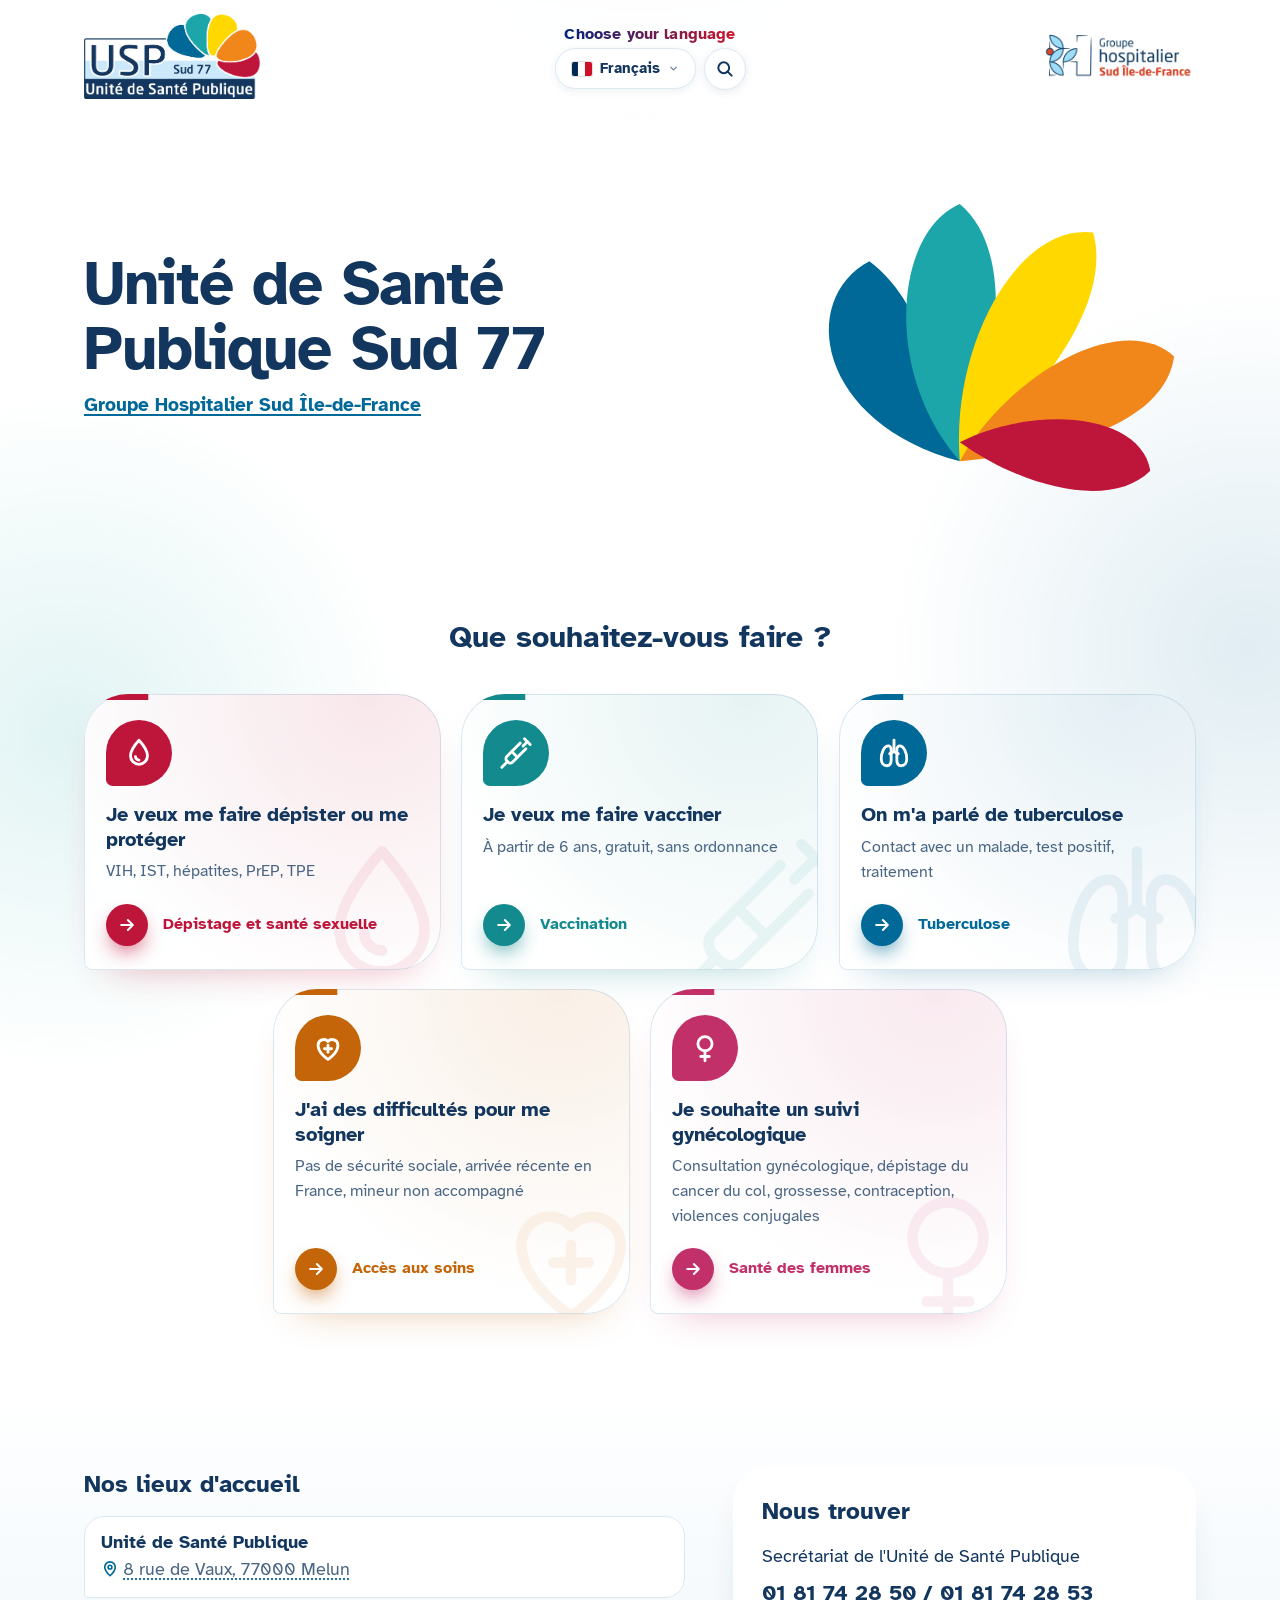
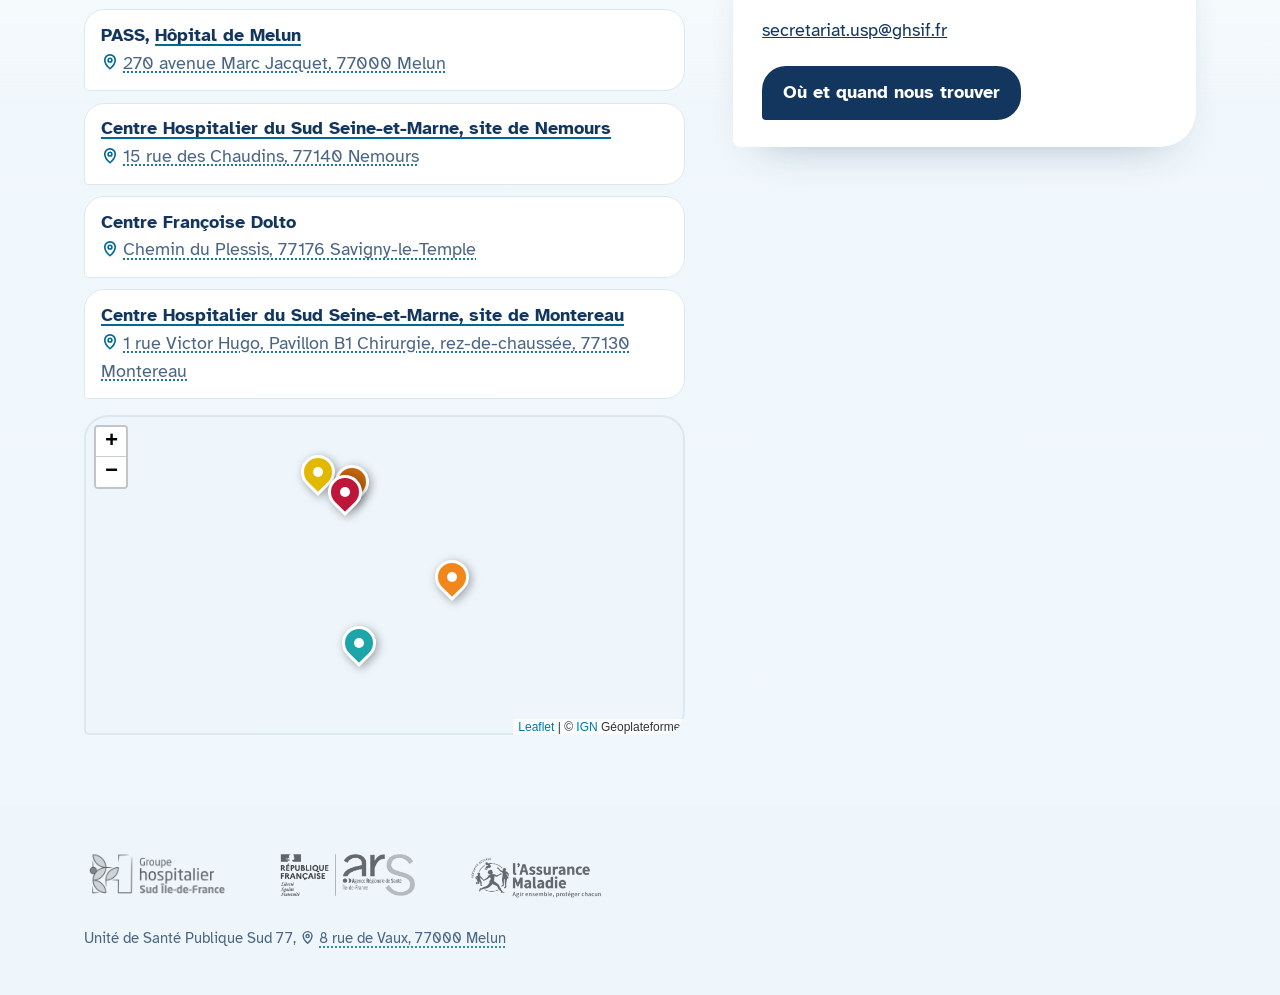
==== commit 433ae396: "maj" ====
--- a/index.html
+++ b/index.html
@@ -44,51 +44,56 @@
     </div>
   </section>
 
-  <section class="portes" aria-labelledby="portes-titre">
+  <section class="portes" id="portes" aria-labelledby="portes-titre">
     <div class="wrap">
       <h2 id="portes-titre" class="apparait" data-i18n="portes">Que souhaitez-vous faire&nbsp;?</h2>
       <div class="grille">
 
-        <a class="porte depistage apparait" href="depistage-sante-sexuelle.html">
+        <a class="porte depistage apparait" data-petale="p5" href="depistage-sante-sexuelle.html">
           <span class="petale" aria-hidden="true"><svg viewBox="0 0 24 24" fill="none" stroke="currentColor" stroke-width="2" stroke-linecap="round" stroke-linejoin="round"><path d="M12 3s6 6.5 6 11a6 6 0 0 1-12 0c0-4.5 6-11 6-11z"/><path d="M9.5 14.5a2.5 2.5 0 0 0 2.5 2.5"/></svg></span>
           <h3 data-i18n="p1h">Je veux me faire dépister ou me protéger</h3>
           <p class="detail" data-i18n="p1d">VIH, IST, hépatites, PrEP, TPE</p>
-          <span class="aller"><span data-i18n="p1a">Dépistage et santé sexuelle</span> <svg viewBox="0 0 24 24" fill="none" stroke="currentColor" stroke-width="2.4" stroke-linecap="round" stroke-linejoin="round" aria-hidden="true"><path d="M5 12h14M13 6l6 6-6 6"/></svg></span>
+          <span class="aller"><i class="fleche"><svg viewBox="0 0 24 24" fill="none" stroke="currentColor" stroke-width="2.4" stroke-linecap="round" stroke-linejoin="round" aria-hidden="true"><path d="M5 12h14M13 6l6 6-6 6"/></svg></i><span data-i18n="p1a">Dépistage et santé sexuelle</span></span>
+        <svg class="marque" aria-hidden="true" viewBox="0 0 24 24" fill="none" stroke="currentColor" stroke-width="1.5" stroke-linecap="round" stroke-linejoin="round"><path d="M12 3s6 6.5 6 11a6 6 0 0 1-12 0c0-4.5 6-11 6-11z"/><path d="M9.5 14.5a2.5 2.5 0 0 0 2.5 2.5"/></svg>
         </a>
 
-        <a class="porte vaccination apparait" href="vaccination.html">
+        <a class="porte vaccination apparait" data-petale="p2" href="vaccination.html">
           <span class="petale" aria-hidden="true"><svg viewBox="0 0 24 24" fill="none" stroke="currentColor" stroke-width="2" stroke-linecap="round" stroke-linejoin="round"><path d="M18 2l4 4"/><path d="M17 7l3-3"/><path d="M19 9L9.5 18.5a2.1 2.1 0 0 1-3 0l-1-1a2.1 2.1 0 0 1 0-3L15 5"/><path d="M9 11l4 4"/><path d="M5.5 18.5L2 22"/></svg></span>
           <h3 data-i18n="p2h">Je veux me faire vacciner</h3>
           <p class="detail" data-i18n="p2d">À partir de 6 ans, gratuit, sans ordonnance</p>
-          <span class="aller"><span data-i18n="p2a">Vaccination</span> <svg viewBox="0 0 24 24" fill="none" stroke="currentColor" stroke-width="2.4" stroke-linecap="round" stroke-linejoin="round" aria-hidden="true"><path d="M5 12h14M13 6l6 6-6 6"/></svg></span>
+          <span class="aller"><i class="fleche"><svg viewBox="0 0 24 24" fill="none" stroke="currentColor" stroke-width="2.4" stroke-linecap="round" stroke-linejoin="round" aria-hidden="true"><path d="M5 12h14M13 6l6 6-6 6"/></svg></i><span data-i18n="p2a">Vaccination</span></span>
+        <svg class="marque" aria-hidden="true" viewBox="0 0 24 24" fill="none" stroke="currentColor" stroke-width="1.5" stroke-linecap="round" stroke-linejoin="round"><path d="M18 2l4 4"/><path d="M17 7l3-3"/><path d="M19 9L9.5 18.5a2.1 2.1 0 0 1-3 0l-1-1a2.1 2.1 0 0 1 0-3L15 5"/><path d="M9 11l4 4"/><path d="M5.5 18.5L2 22"/></svg>
         </a>
 
-        <a class="porte tuberculose apparait" href="tuberculose.html">
+        <a class="porte tuberculose apparait" data-petale="p1" href="tuberculose.html">
           <span class="petale" aria-hidden="true"><svg viewBox="0 0 24 24" fill="none" stroke="currentColor" stroke-width="2" stroke-linecap="round" stroke-linejoin="round"><path d="M12 3v8"/><path d="M12 11c-1.5 1-3 1.5-3 1.5"/><path d="M12 11c1.5 1 3 1.5 3 1.5"/><path d="M8 7C5 7 3 12 3 16c0 3 1.5 5 4 5 2 0 3-1.5 3-4V9.5C10 8 9 7 8 7z"/><path d="M16 7c3 0 5 5 5 9 0 3-1.5 5-4 5-2 0-3-1.5-3-4V9.5C14 8 15 7 16 7z"/></svg></span>
           <h3 data-i18n="p3h">On m'a parlé de tuberculose</h3>
           <p class="detail" data-i18n="p3d">Contact avec un malade, test positif, traitement</p>
-          <span class="aller"><span data-i18n="p3a">Tuberculose</span> <svg viewBox="0 0 24 24" fill="none" stroke="currentColor" stroke-width="2.4" stroke-linecap="round" stroke-linejoin="round" aria-hidden="true"><path d="M5 12h14M13 6l6 6-6 6"/></svg></span>
+          <span class="aller"><i class="fleche"><svg viewBox="0 0 24 24" fill="none" stroke="currentColor" stroke-width="2.4" stroke-linecap="round" stroke-linejoin="round" aria-hidden="true"><path d="M5 12h14M13 6l6 6-6 6"/></svg></i><span data-i18n="p3a">Tuberculose</span></span>
+        <svg class="marque" aria-hidden="true" viewBox="0 0 24 24" fill="none" stroke="currentColor" stroke-width="1.5" stroke-linecap="round" stroke-linejoin="round"><path d="M12 3v8"/><path d="M12 11c-1.5 1-3 1.5-3 1.5"/><path d="M12 11c1.5 1 3 1.5 3 1.5"/><path d="M8 7C5 7 3 12 3 16c0 3 1.5 5 4 5 2 0 3-1.5 3-4V9.5C10 8 9 7 8 7z"/><path d="M16 7c3 0 5 5 5 9 0 3-1.5 5-4 5-2 0-3-1.5-3-4V9.5C14 8 15 7 16 7z"/></svg>
         </a>
 
-        <a class="porte acces apparait" href="acces-aux-soins.html">
+        <a class="porte acces apparait" data-petale="p4" href="acces-aux-soins.html">
           <span class="petale" aria-hidden="true"><svg viewBox="0 0 24 24" fill="none" stroke="currentColor" stroke-width="2" stroke-linecap="round" stroke-linejoin="round"><path d="M12 20s-7-4.4-7-10a4 4 0 0 1 7-2.6A4 4 0 0 1 19 10c0 5.6-7 10-7 10z"/><path d="M12 10v5"/><path d="M9.5 12.5h5"/></svg></span>
           <h3 data-i18n="p4h">J'ai des difficultés pour me soigner</h3>
           <p class="detail" data-i18n="p4d">Pas de sécurité sociale, arrivée récente en France, mineur non accompagné</p>
-          <span class="aller"><span data-i18n="p4a">Accès aux soins</span> <svg viewBox="0 0 24 24" fill="none" stroke="currentColor" stroke-width="2.4" stroke-linecap="round" stroke-linejoin="round" aria-hidden="true"><path d="M5 12h14M13 6l6 6-6 6"/></svg></span>
+          <span class="aller"><i class="fleche"><svg viewBox="0 0 24 24" fill="none" stroke="currentColor" stroke-width="2.4" stroke-linecap="round" stroke-linejoin="round" aria-hidden="true"><path d="M5 12h14M13 6l6 6-6 6"/></svg></i><span data-i18n="p4a">Accès aux soins</span></span>
+        <svg class="marque" aria-hidden="true" viewBox="0 0 24 24" fill="none" stroke="currentColor" stroke-width="1.5" stroke-linecap="round" stroke-linejoin="round"><path d="M12 20s-7-4.4-7-10a4 4 0 0 1 7-2.6A4 4 0 0 1 19 10c0 5.6-7 10-7 10z"/><path d="M12 10v5"/><path d="M9.5 12.5h5"/></svg>
         </a>
 
-        <a class="porte femmes apparait" href="sante-des-femmes.html">
+        <a class="porte femmes apparait" data-petale="p3" href="sante-des-femmes.html">
           <span class="petale" aria-hidden="true"><svg viewBox="0 0 24 24" fill="none" stroke="currentColor" stroke-width="2" stroke-linecap="round" stroke-linejoin="round"><circle cx="12" cy="9" r="5"/><path d="M12 14v7M9 18h6"/></svg></span>
           <h3 data-i18n="p5h">Je souhaite un suivi gynécologique</h3>
-          <p class="detail" data-i18n="p5d">Consultation gynécologique, dépistage du cancer du col, grossesse, contraception</p>
-          <span class="aller"><span data-i18n="p5a">Santé des femmes</span> <svg viewBox="0 0 24 24" fill="none" stroke="currentColor" stroke-width="2.4" stroke-linecap="round" stroke-linejoin="round" aria-hidden="true"><path d="M5 12h14M13 6l6 6-6 6"/></svg></span>
+          <p class="detail" data-i18n="p5d">Consultation gynécologique, dépistage du cancer du col, grossesse, contraception, violences conjugales</p>
+          <span class="aller"><i class="fleche"><svg viewBox="0 0 24 24" fill="none" stroke="currentColor" stroke-width="2.4" stroke-linecap="round" stroke-linejoin="round" aria-hidden="true"><path d="M5 12h14M13 6l6 6-6 6"/></svg></i><span data-i18n="p5a">Santé des femmes</span></span>
+        <svg class="marque" aria-hidden="true" viewBox="0 0 24 24" fill="none" stroke="currentColor" stroke-width="1.5" stroke-linecap="round" stroke-linejoin="round"><circle cx="12" cy="9" r="5"/><path d="M12 14v7M9 18h6"/></svg>
         </a>
 
       </div>
     </div>
   </section>
 
-  <section class="infos">
+  <section class="infos" id="nos-lieux">
     <div class="wrap">
       <div class="apparait">
         <h2 data-i18n="lieuxT">Nos lieux d'accueil</h2>
@@ -124,6 +129,7 @@
 </footer>
 
 <script src="js/i18n/index.js"></script><script src="js/langues.js"></script><script src="js/usp.js"></script>
+<script src="js/recherche.js"></script>
 <script src="js/leaflet.js"></script>
 <script src="js/carte.js"></script>
 </body>
--- a/css/usp.css
+++ b/css/usp.css
@@ -231,28 +231,27 @@
 .lieu .bas-carte a.sy-rendre:hover{background:var(--navy);color:#fff}
 .pied .mention a.adresse-lien svg{color:var(--doux)}
 
-/* ===== Sélecteur de langues (même fonctionnement que le site de vaccination au collège) ===== */
+/* ===== Sélecteur de langues (copie conforme du site de vaccination au collège) ===== */
 .entete .wrap{flex-wrap:wrap}
-.langButtons{display:flex;flex-direction:column;align-items:center;gap:2px;direction:ltr;margin:0 auto}
-.langHint{font-size:12px;font-weight:700;color:var(--doux);display:flex;align-items:center;gap:4px;transition:opacity .3s ease,height .3s ease}
-.langHint .arrow{display:inline-block;animation:langArrowBounce 1.4s ease-in-out infinite;font-size:13px}
-@keyframes langArrowBounce{0%,100%{transform:translateY(0)}50%{transform:translateY(3px)}}
-.entete.reduit .langHint{opacity:0;height:0;overflow:hidden}
+.langButtons{display:flex;flex-direction:column;align-items:center;gap:4px;direction:ltr;margin:0 auto}
+.langHint{font-size:16px;font-weight:800;letter-spacing:.01em;line-height:1.25;transition:opacity .3s ease,height .3s ease;background-repeat:no-repeat;-webkit-background-clip:text;background-clip:text;-webkit-text-fill-color:transparent;color:transparent;background-image:linear-gradient(90deg,#002395,#ED2939)}
+.entete.reduit .langHint{opacity:0 !important;height:0;overflow:hidden}
 .langPanelWrap{position:relative}
-.langSwitcherBtn{background:#fff;border:1px solid var(--trait);border-radius:999px;color:var(--navy);font:inherit;font-weight:700;font-size:15px;cursor:pointer;padding:8px 16px;display:flex;align-items:center;gap:8px;box-shadow:0 2px 8px rgba(18,54,94,.1);min-width:15.5rem;justify-content:center;
-  transition:box-shadow .25s ease,border-color .25s ease}
+.langSwitcherBtn{background:#fff;border:1px solid var(--trait);border-radius:999px;color:var(--navy);font:inherit;font-weight:700;font-size:15px;cursor:pointer;padding:8px 16px;display:flex;align-items:center;gap:8px;box-shadow:0 2px 8px rgba(18,54,94,.08);justify-content:center;
+  transition:box-shadow .25s ease,border-color .25s ease,transform .25s var(--ease)}
 .langSwitcherBtn:hover{border-color:var(--bleu);box-shadow:0 4px 14px rgba(0,105,151,.2)}
-.langSwitcherBtn .chevron{font-size:11px;opacity:.7}
-.langSwitcherFlag,.langSwitcherText{transition:opacity .3s ease;opacity:1}
-.langSwitcherFlag{display:inline-flex;width:20px;height:14px;border-radius:2px;overflow:hidden;box-shadow:0 0 0 1px rgba(0,0,0,.12);flex-shrink:0}
-.langSwitcherFlag svg,.langOptionFlag svg{display:block;width:100%;height:100%}
-.langOptionFlag{display:inline-flex;width:18px;height:12px;border-radius:2px;overflow:hidden;box-shadow:0 0 0 1px rgba(0,0,0,.12);flex-shrink:0}
-.langPanel{position:absolute;top:100%;left:50%;transform:translateX(-50%);margin-top:6px;background:#fff;border:1px solid var(--trait);border-radius:14px;box-shadow:0 10px 30px rgba(18,54,94,.2);padding:10px;display:grid;grid-template-columns:repeat(2,minmax(140px,1fr));gap:4px;max-height:65vh;overflow-y:auto;width:max-content;max-width:92vw;z-index:70;animation:popLangue .2s var(--ease)}
+.langChevron{width:11px;height:11px;opacity:.65;flex-shrink:0;transition:transform .25s ease}
+.langSwitcherBtn[aria-expanded="true"] .langChevron{transform:rotate(180deg)}
+.langSwitcherFlag{display:inline-flex;flex-shrink:0}
+.langDrapeau{width:20px;height:14px;object-fit:cover;border-radius:2px;box-shadow:0 0 0 1px rgba(0,0,0,.12);display:block}
+.langOptionFlag{width:18px;height:12px;object-fit:cover;border-radius:2px;box-shadow:0 0 0 1px rgba(0,0,0,.12);flex-shrink:0;display:block}
+.langPanel{position:absolute;top:calc(100% + 8px);left:50%;transform:translateX(-50%);background:#fff;border:1px solid var(--trait);border-radius:14px;box-shadow:0 20px 50px rgba(18,54,94,.2);padding:10px;display:grid;grid-template-columns:repeat(2,minmax(150px,1fr));gap:4px;max-height:70vh;overflow-y:auto;width:max-content;max-width:92vw;z-index:70;animation:popLangue .2s var(--ease)}
 .langPanel[hidden]{display:none}
 @keyframes popLangue{from{opacity:0;transform:translateX(-50%) translateY(-6px)}to{opacity:1;transform:translateX(-50%)}}
-.langOption{display:flex;align-items:center;gap:8px;padding:8px 10px;border-radius:10px;border:1px solid transparent;background:none;color:var(--texte);cursor:pointer;font:inherit;font-size:13px;font-weight:700;text-align:left;white-space:nowrap}
+.langOption{display:flex;align-items:center;gap:8px;padding:8px 10px;border-radius:10px;border:1px solid transparent;background:none;color:var(--texte);cursor:pointer;font:inherit;font-size:13px;font-weight:700;text-align:left;white-space:nowrap;width:100%}
 .langOption:hover{background:var(--ciel)}
 .langOption.active{border-color:var(--bleu);background:var(--ciel)}
+.langCheck{width:14px;flex-shrink:0;color:var(--bleu);font-weight:900;font-size:13px}
 main{transition:opacity .22s ease}
 main.langFade{opacity:0}
 
@@ -264,11 +263,9 @@
 
 @media (max-width:820px){
   .langButtons{order:3;width:100%;margin-top:.4rem}
-  .langHint{font-size:12.5px}
+  .langHint{font-size:14px}
   .langSwitcherBtn{min-width:0;width:100%;max-width:22rem}
 }
-
-.langHint .sep{opacity:.5;margin:0 2px}
 
 /* Les numéros de téléphone restent toujours de gauche à droite */
 a[href^="tel:"],.numeros{direction:ltr;unicode-bidi:isolate}
@@ -304,667 +301,667 @@
 .lieux-accueil li > span{display:block;color:var(--doux);margin-top:.15rem}
 
 /* ===== Leaflet 1.9.4 (BSD-2), hébergé sur le site ===== */
-/* required styles */
-
-.leaflet-pane,
-.leaflet-tile,
-.leaflet-marker-icon,
-.leaflet-marker-shadow,
-.leaflet-tile-container,
-.leaflet-pane > svg,
-.leaflet-pane > canvas,
-.leaflet-zoom-box,
-.leaflet-image-layer,
-.leaflet-layer {
-	position: absolute;
-	left: 0;
-	top: 0;
-	}
-.leaflet-container {
-	overflow: hidden;
-	}
-.leaflet-tile,
-.leaflet-marker-icon,
-.leaflet-marker-shadow {
-	-webkit-user-select: none;
-	   -moz-user-select: none;
-	        user-select: none;
-	  -webkit-user-drag: none;
-	}
-/* Prevents IE11 from highlighting tiles in blue */
-.leaflet-tile::selection {
-	background: transparent;
-}
-/* Safari renders non-retina tile on retina better with this, but Chrome is worse */
-.leaflet-safari .leaflet-tile {
-	image-rendering: -webkit-optimize-contrast;
-	}
-/* hack that prevents hw layers "stretching" when loading new tiles */
-.leaflet-safari .leaflet-tile-container {
-	width: 1600px;
-	height: 1600px;
-	-webkit-transform-origin: 0 0;
-	}
-.leaflet-marker-icon,
-.leaflet-marker-shadow {
-	display: block;
-	}
-/* .leaflet-container svg: reset svg max-width decleration shipped in Joomla! (joomla.org) 3.x */
-/* .leaflet-container img: map is broken in FF if you have max-width: 100% on tiles */
-.leaflet-container .leaflet-overlay-pane svg {
-	max-width: none !important;
-	max-height: none !important;
-	}
-.leaflet-container .leaflet-marker-pane img,
-.leaflet-container .leaflet-shadow-pane img,
-.leaflet-container .leaflet-tile-pane img,
-.leaflet-container img.leaflet-image-layer,
-.leaflet-container .leaflet-tile {
-	max-width: none !important;
-	max-height: none !important;
-	width: auto;
-	padding: 0;
-	}
-
-.leaflet-container img.leaflet-tile {
-	/* See: https://bugs.chromium.org/p/chromium/issues/detail?id=600120 */
-	mix-blend-mode: plus-lighter;
-}
-
-.leaflet-container.leaflet-touch-zoom {
-	-ms-touch-action: pan-x pan-y;
-	touch-action: pan-x pan-y;
-	}
-.leaflet-container.leaflet-touch-drag {
-	-ms-touch-action: pinch-zoom;
-	/* Fallback for FF which doesn't support pinch-zoom */
-	touch-action: none;
-	touch-action: pinch-zoom;
-}
-.leaflet-container.leaflet-touch-drag.leaflet-touch-zoom {
-	-ms-touch-action: none;
-	touch-action: none;
-}
-.leaflet-container {
-	-webkit-tap-highlight-color: transparent;
-}
-.leaflet-container a {
-	-webkit-tap-highlight-color: rgba(51, 181, 229, 0.4);
-}
-.leaflet-tile {
-	filter: inherit;
-	visibility: hidden;
-	}
-.leaflet-tile-loaded {
-	visibility: inherit;
-	}
-.leaflet-zoom-box {
-	width: 0;
-	height: 0;
-	-moz-box-sizing: border-box;
-	     box-sizing: border-box;
-	z-index: 800;
-	}
-/* workaround for https://bugzilla.mozilla.org/show_bug.cgi?id=888319 */
-.leaflet-overlay-pane svg {
-	-moz-user-select: none;
-	}
-
-.leaflet-pane         { z-index: 400; }
-
-.leaflet-tile-pane    { z-index: 200; }
-.leaflet-overlay-pane { z-index: 400; }
-.leaflet-shadow-pane  { z-index: 500; }
-.leaflet-marker-pane  { z-index: 600; }
-.leaflet-tooltip-pane   { z-index: 650; }
-.leaflet-popup-pane   { z-index: 700; }
-
-.leaflet-map-pane canvas { z-index: 100; }
-.leaflet-map-pane svg    { z-index: 200; }
-
-.leaflet-vml-shape {
-	width: 1px;
-	height: 1px;
-	}
-.lvml {
-	behavior: url(#default#VML);
-	display: inline-block;
-	position: absolute;
-	}
-
-
-/* control positioning */
-
-.leaflet-control {
-	position: relative;
-	z-index: 800;
-	pointer-events: visiblePainted; /* IE 9-10 doesn't have auto */
-	pointer-events: auto;
-	}
-.leaflet-top,
-.leaflet-bottom {
-	position: absolute;
-	z-index: 1000;
-	pointer-events: none;
-	}
-.leaflet-top {
-	top: 0;
-	}
-.leaflet-right {
-	right: 0;
-	}
-.leaflet-bottom {
-	bottom: 0;
-	}
-.leaflet-left {
-	left: 0;
-	}
-.leaflet-control {
-	float: left;
-	clear: both;
-	}
-.leaflet-right .leaflet-control {
-	float: right;
-	}
-.leaflet-top .leaflet-control {
-	margin-top: 10px;
-	}
-.leaflet-bottom .leaflet-control {
-	margin-bottom: 10px;
-	}
-.leaflet-left .leaflet-control {
-	margin-left: 10px;
-	}
-.leaflet-right .leaflet-control {
-	margin-right: 10px;
-	}
-
-
-/* zoom and fade animations */
-
-.leaflet-fade-anim .leaflet-popup {
-	opacity: 0;
-	-webkit-transition: opacity 0.2s linear;
-	   -moz-transition: opacity 0.2s linear;
-	        transition: opacity 0.2s linear;
-	}
-.leaflet-fade-anim .leaflet-map-pane .leaflet-popup {
-	opacity: 1;
-	}
-.leaflet-zoom-animated {
-	-webkit-transform-origin: 0 0;
-	    -ms-transform-origin: 0 0;
-	        transform-origin: 0 0;
-	}
-svg.leaflet-zoom-animated {
-	will-change: transform;
-}
-
-.leaflet-zoom-anim .leaflet-zoom-animated {
-	-webkit-transition: -webkit-transform 0.25s cubic-bezier(0,0,0.25,1);
-	   -moz-transition:    -moz-transform 0.25s cubic-bezier(0,0,0.25,1);
-	        transition:         transform 0.25s cubic-bezier(0,0,0.25,1);
-	}
-.leaflet-zoom-anim .leaflet-tile,
-.leaflet-pan-anim .leaflet-tile {
-	-webkit-transition: none;
-	   -moz-transition: none;
-	        transition: none;
-	}
-
-.leaflet-zoom-anim .leaflet-zoom-hide {
-	visibility: hidden;
-	}
-
-
-/* cursors */
-
-.leaflet-interactive {
-	cursor: pointer;
-	}
-.leaflet-grab {
-	cursor: -webkit-grab;
-	cursor:    -moz-grab;
-	cursor:         grab;
-	}
-.leaflet-crosshair,
-.leaflet-crosshair .leaflet-interactive {
-	cursor: crosshair;
-	}
-.leaflet-popup-pane,
-.leaflet-control {
-	cursor: auto;
-	}
-.leaflet-dragging .leaflet-grab,
-.leaflet-dragging .leaflet-grab .leaflet-interactive,
-.leaflet-dragging .leaflet-marker-draggable {
-	cursor: move;
-	cursor: -webkit-grabbing;
-	cursor:    -moz-grabbing;
-	cursor:         grabbing;
-	}
-
-/* marker & overlays interactivity */
-.leaflet-marker-icon,
-.leaflet-marker-shadow,
-.leaflet-image-layer,
-.leaflet-pane > svg path,
-.leaflet-tile-container {
-	pointer-events: none;
-	}
-
-.leaflet-marker-icon.leaflet-interactive,
-.leaflet-image-layer.leaflet-interactive,
-.leaflet-pane > svg path.leaflet-interactive,
-svg.leaflet-image-layer.leaflet-interactive path {
-	pointer-events: visiblePainted; /* IE 9-10 doesn't have auto */
-	pointer-events: auto;
-	}
-
-/* visual tweaks */
-
-.leaflet-container {
-	background: #ddd;
-	outline-offset: 1px;
-	}
-.leaflet-container a {
-	color: #0078A8;
-	}
-.leaflet-zoom-box {
-	border: 2px dotted #38f;
-	background: rgba(255,255,255,0.5);
-	}
-
-
-/* general typography */
-.leaflet-container {
-	font-family: "Helvetica Neue", Arial, Helvetica, sans-serif;
-	font-size: 12px;
-	font-size: 0.75rem;
-	line-height: 1.5;
-	}
-
-
-/* general toolbar styles */
-
-.leaflet-bar {
-	box-shadow: 0 1px 5px rgba(0,0,0,0.65);
-	border-radius: 4px;
-	}
-.leaflet-bar a {
-	background-color: #fff;
-	border-bottom: 1px solid #ccc;
-	width: 26px;
-	height: 26px;
-	line-height: 26px;
-	display: block;
-	text-align: center;
-	text-decoration: none;
-	color: black;
-	}
-.leaflet-bar a,
-.leaflet-control-layers-toggle {
-	background-position: 50% 50%;
-	background-repeat: no-repeat;
-	display: block;
-	}
-.leaflet-bar a:hover,
-.leaflet-bar a:focus {
-	background-color: #f4f4f4;
-	}
-.leaflet-bar a:first-child {
-	border-top-left-radius: 4px;
-	border-top-right-radius: 4px;
-	}
-.leaflet-bar a:last-child {
-	border-bottom-left-radius: 4px;
-	border-bottom-right-radius: 4px;
-	border-bottom: none;
-	}
-.leaflet-bar a.leaflet-disabled {
-	cursor: default;
-	background-color: #f4f4f4;
-	color: #bbb;
-	}
-
-.leaflet-touch .leaflet-bar a {
-	width: 30px;
-	height: 30px;
-	line-height: 30px;
-	}
-.leaflet-touch .leaflet-bar a:first-child {
-	border-top-left-radius: 2px;
-	border-top-right-radius: 2px;
-	}
-.leaflet-touch .leaflet-bar a:last-child {
-	border-bottom-left-radius: 2px;
-	border-bottom-right-radius: 2px;
-	}
-
-/* zoom control */
-
-.leaflet-control-zoom-in,
-.leaflet-control-zoom-out {
-	font: bold 18px 'Lucida Console', Monaco, monospace;
-	text-indent: 1px;
-	}
-
-.leaflet-touch .leaflet-control-zoom-in, .leaflet-touch .leaflet-control-zoom-out  {
-	font-size: 22px;
-	}
-
-
-/* layers control */
-
-.leaflet-control-layers {
-	box-shadow: 0 1px 5px rgba(0,0,0,0.4);
-	background: #fff;
-	border-radius: 5px;
-	}
-.leaflet-control-layers-toggle {
-	background-image: url(images/layers.png);
-	width: 36px;
-	height: 36px;
-	}
-.leaflet-retina .leaflet-control-layers-toggle {
-	background-image: url(images/layers-2x.png);
-	background-size: 26px 26px;
-	}
-.leaflet-touch .leaflet-control-layers-toggle {
-	width: 44px;
-	height: 44px;
-	}
-.leaflet-control-layers .leaflet-control-layers-list,
-.leaflet-control-layers-expanded .leaflet-control-layers-toggle {
-	display: none;
-	}
-.leaflet-control-layers-expanded .leaflet-control-layers-list {
-	display: block;
-	position: relative;
-	}
-.leaflet-control-layers-expanded {
-	padding: 6px 10px 6px 6px;
-	color: #333;
-	background: #fff;
-	}
-.leaflet-control-layers-scrollbar {
-	overflow-y: scroll;
-	overflow-x: hidden;
-	padding-right: 5px;
-	}
-.leaflet-control-layers-selector {
-	margin-top: 2px;
-	position: relative;
-	top: 1px;
-	}
-.leaflet-control-layers label {
-	display: block;
-	font-size: 13px;
-	font-size: 1.08333em;
-	}
-.leaflet-control-layers-separator {
-	height: 0;
-	border-top: 1px solid #ddd;
-	margin: 5px -10px 5px -6px;
-	}
-
-/* Default icon URLs */
-.leaflet-default-icon-path { /* used only in path-guessing heuristic, see L.Icon.Default */
-	background-image: url(images/marker-icon.png);
-	}
-
-
-/* attribution and scale controls */
-
-.leaflet-container .leaflet-control-attribution {
-	background: #fff;
-	background: rgba(255, 255, 255, 0.8);
-	margin: 0;
-	}
-.leaflet-control-attribution,
-.leaflet-control-scale-line {
-	padding: 0 5px;
-	color: #333;
-	line-height: 1.4;
-	}
-.leaflet-control-attribution a {
-	text-decoration: none;
-	}
-.leaflet-control-attribution a:hover,
-.leaflet-control-attribution a:focus {
-	text-decoration: underline;
-	}
-.leaflet-attribution-flag {
-	display: inline !important;
-	vertical-align: baseline !important;
-	width: 1em;
-	height: 0.6669em;
-	}
-.leaflet-left .leaflet-control-scale {
-	margin-left: 5px;
-	}
-.leaflet-bottom .leaflet-control-scale {
-	margin-bottom: 5px;
-	}
-.leaflet-control-scale-line {
-	border: 2px solid #777;
-	border-top: none;
-	line-height: 1.1;
-	padding: 2px 5px 1px;
-	white-space: nowrap;
-	-moz-box-sizing: border-box;
-	     box-sizing: border-box;
-	background: rgba(255, 255, 255, 0.8);
-	text-shadow: 1px 1px #fff;
-	}
-.leaflet-control-scale-line:not(:first-child) {
-	border-top: 2px solid #777;
-	border-bottom: none;
-	margin-top: -2px;
-	}
-.leaflet-control-scale-line:not(:first-child):not(:last-child) {
-	border-bottom: 2px solid #777;
-	}
-
-.leaflet-touch .leaflet-control-attribution,
-.leaflet-touch .leaflet-control-layers,
-.leaflet-touch .leaflet-bar {
-	box-shadow: none;
-	}
-.leaflet-touch .leaflet-control-layers,
-.leaflet-touch .leaflet-bar {
-	border: 2px solid rgba(0,0,0,0.2);
-	background-clip: padding-box;
-	}
-
-
-/* popup */
-
-.leaflet-popup {
-	position: absolute;
-	text-align: center;
-	margin-bottom: 20px;
-	}
-.leaflet-popup-content-wrapper {
-	padding: 1px;
-	text-align: left;
-	border-radius: 12px;
-	}
-.leaflet-popup-content {
-	margin: 13px 24px 13px 20px;
-	line-height: 1.3;
-	font-size: 13px;
-	font-size: 1.08333em;
-	min-height: 1px;
-	}
-.leaflet-popup-content p {
-	margin: 17px 0;
-	margin: 1.3em 0;
-	}
-.leaflet-popup-tip-container {
-	width: 40px;
-	height: 20px;
-	position: absolute;
-	left: 50%;
-	margin-top: -1px;
-	margin-left: -20px;
-	overflow: hidden;
-	pointer-events: none;
-	}
-.leaflet-popup-tip {
-	width: 17px;
-	height: 17px;
-	padding: 1px;
-
-	margin: -10px auto 0;
-	pointer-events: auto;
-
-	-webkit-transform: rotate(45deg);
-	   -moz-transform: rotate(45deg);
-	    -ms-transform: rotate(45deg);
-	        transform: rotate(45deg);
-	}
-.leaflet-popup-content-wrapper,
-.leaflet-popup-tip {
-	background: white;
-	color: #333;
-	box-shadow: 0 3px 14px rgba(0,0,0,0.4);
-	}
-.leaflet-container a.leaflet-popup-close-button {
-	position: absolute;
-	top: 0;
-	right: 0;
-	border: none;
-	text-align: center;
-	width: 24px;
-	height: 24px;
-	font: 16px/24px Tahoma, Verdana, sans-serif;
-	color: #757575;
-	text-decoration: none;
-	background: transparent;
-	}
-.leaflet-container a.leaflet-popup-close-button:hover,
-.leaflet-container a.leaflet-popup-close-button:focus {
-	color: #585858;
-	}
-.leaflet-popup-scrolled {
-	overflow: auto;
-	}
-
-.leaflet-oldie .leaflet-popup-content-wrapper {
-	-ms-zoom: 1;
-	}
-.leaflet-oldie .leaflet-popup-tip {
-	width: 24px;
-	margin: 0 auto;
-
-	-ms-filter: "progid:DXImageTransform.Microsoft.Matrix(M11=0.70710678, M12=0.70710678, M21=-0.70710678, M22=0.70710678)";
-	filter: progid:DXImageTransform.Microsoft.Matrix(M11=0.70710678, M12=0.70710678, M21=-0.70710678, M22=0.70710678);
-	}
-
-.leaflet-oldie .leaflet-control-zoom,
-.leaflet-oldie .leaflet-control-layers,
-.leaflet-oldie .leaflet-popup-content-wrapper,
-.leaflet-oldie .leaflet-popup-tip {
-	border: 1px solid #999;
-	}
-
-
-/* div icon */
-
-.leaflet-div-icon {
-	background: #fff;
-	border: 1px solid #666;
-	}
-
-
-/* Tooltip */
-/* Base styles for the element that has a tooltip */
-.leaflet-tooltip {
-	position: absolute;
-	padding: 6px;
-	background-color: #fff;
-	border: 1px solid #fff;
-	border-radius: 3px;
-	color: #222;
-	white-space: nowrap;
-	-webkit-user-select: none;
-	-moz-user-select: none;
-	-ms-user-select: none;
-	user-select: none;
-	pointer-events: none;
-	box-shadow: 0 1px 3px rgba(0,0,0,0.4);
-	}
-.leaflet-tooltip.leaflet-interactive {
-	cursor: pointer;
-	pointer-events: auto;
-	}
-.leaflet-tooltip-top:before,
-.leaflet-tooltip-bottom:before,
-.leaflet-tooltip-left:before,
-.leaflet-tooltip-right:before {
-	position: absolute;
-	pointer-events: none;
-	border: 6px solid transparent;
-	background: transparent;
-	content: "";
-	}
-
-/* Directions */
-
-.leaflet-tooltip-bottom {
-	margin-top: 6px;
-}
-.leaflet-tooltip-top {
-	margin-top: -6px;
-}
-.leaflet-tooltip-bottom:before,
-.leaflet-tooltip-top:before {
-	left: 50%;
-	margin-left: -6px;
-	}
-.leaflet-tooltip-top:before {
-	bottom: 0;
-	margin-bottom: -12px;
-	border-top-color: #fff;
-	}
-.leaflet-tooltip-bottom:before {
-	top: 0;
-	margin-top: -12px;
-	margin-left: -6px;
-	border-bottom-color: #fff;
-	}
-.leaflet-tooltip-left {
-	margin-left: -6px;
-}
-.leaflet-tooltip-right {
-	margin-left: 6px;
-}
-.leaflet-tooltip-left:before,
-.leaflet-tooltip-right:before {
-	top: 50%;
-	margin-top: -6px;
-	}
-.leaflet-tooltip-left:before {
-	right: 0;
-	margin-right: -12px;
-	border-left-color: #fff;
-	}
-.leaflet-tooltip-right:before {
-	left: 0;
-	margin-left: -12px;
-	border-right-color: #fff;
-	}
-
-/* Printing */
-
-@media print {
-	/* Prevent printers from removing background-images of controls. */
-	.leaflet-control {
-		-webkit-print-color-adjust: exact;
-		print-color-adjust: exact;
-		}
-	}
+/* required styles */
+
+.leaflet-pane,
+.leaflet-tile,
+.leaflet-marker-icon,
+.leaflet-marker-shadow,
+.leaflet-tile-container,
+.leaflet-pane > svg,
+.leaflet-pane > canvas,
+.leaflet-zoom-box,
+.leaflet-image-layer,
+.leaflet-layer {
+	position: absolute;
+	left: 0;
+	top: 0;
+	}
+.leaflet-container {
+	overflow: hidden;
+	}
+.leaflet-tile,
+.leaflet-marker-icon,
+.leaflet-marker-shadow {
+	-webkit-user-select: none;
+	   -moz-user-select: none;
+	        user-select: none;
+	  -webkit-user-drag: none;
+	}
+/* Prevents IE11 from highlighting tiles in blue */
+.leaflet-tile::selection {
+	background: transparent;
+}
+/* Safari renders non-retina tile on retina better with this, but Chrome is worse */
+.leaflet-safari .leaflet-tile {
+	image-rendering: -webkit-optimize-contrast;
+	}
+/* hack that prevents hw layers "stretching" when loading new tiles */
+.leaflet-safari .leaflet-tile-container {
+	width: 1600px;
+	height: 1600px;
+	-webkit-transform-origin: 0 0;
+	}
+.leaflet-marker-icon,
+.leaflet-marker-shadow {
+	display: block;
+	}
+/* .leaflet-container svg: reset svg max-width decleration shipped in Joomla! (joomla.org) 3.x */
+/* .leaflet-container img: map is broken in FF if you have max-width: 100% on tiles */
+.leaflet-container .leaflet-overlay-pane svg {
+	max-width: none !important;
+	max-height: none !important;
+	}
+.leaflet-container .leaflet-marker-pane img,
+.leaflet-container .leaflet-shadow-pane img,
+.leaflet-container .leaflet-tile-pane img,
+.leaflet-container img.leaflet-image-layer,
+.leaflet-container .leaflet-tile {
+	max-width: none !important;
+	max-height: none !important;
+	width: auto;
+	padding: 0;
+	}
+
+.leaflet-container img.leaflet-tile {
+	/* See: https://bugs.chromium.org/p/chromium/issues/detail?id=600120 */
+	mix-blend-mode: plus-lighter;
+}
+
+.leaflet-container.leaflet-touch-zoom {
+	-ms-touch-action: pan-x pan-y;
+	touch-action: pan-x pan-y;
+	}
+.leaflet-container.leaflet-touch-drag {
+	-ms-touch-action: pinch-zoom;
+	/* Fallback for FF which doesn't support pinch-zoom */
+	touch-action: none;
+	touch-action: pinch-zoom;
+}
+.leaflet-container.leaflet-touch-drag.leaflet-touch-zoom {
+	-ms-touch-action: none;
+	touch-action: none;
+}
+.leaflet-container {
+	-webkit-tap-highlight-color: transparent;
+}
+.leaflet-container a {
+	-webkit-tap-highlight-color: rgba(51, 181, 229, 0.4);
+}
+.leaflet-tile {
+	filter: inherit;
+	visibility: hidden;
+	}
+.leaflet-tile-loaded {
+	visibility: inherit;
+	}
+.leaflet-zoom-box {
+	width: 0;
+	height: 0;
+	-moz-box-sizing: border-box;
+	     box-sizing: border-box;
+	z-index: 800;
+	}
+/* workaround for https://bugzilla.mozilla.org/show_bug.cgi?id=888319 */
+.leaflet-overlay-pane svg {
+	-moz-user-select: none;
+	}
+
+.leaflet-pane         { z-index: 400; }
+
+.leaflet-tile-pane    { z-index: 200; }
+.leaflet-overlay-pane { z-index: 400; }
+.leaflet-shadow-pane  { z-index: 500; }
+.leaflet-marker-pane  { z-index: 600; }
+.leaflet-tooltip-pane   { z-index: 650; }
+.leaflet-popup-pane   { z-index: 700; }
+
+.leaflet-map-pane canvas { z-index: 100; }
+.leaflet-map-pane svg    { z-index: 200; }
+
+.leaflet-vml-shape {
+	width: 1px;
+	height: 1px;
+	}
+.lvml {
+	behavior: url(#default#VML);
+	display: inline-block;
+	position: absolute;
+	}
+
+
+/* control positioning */
+
+.leaflet-control {
+	position: relative;
+	z-index: 800;
+	pointer-events: visiblePainted; /* IE 9-10 doesn't have auto */
+	pointer-events: auto;
+	}
+.leaflet-top,
+.leaflet-bottom {
+	position: absolute;
+	z-index: 1000;
+	pointer-events: none;
+	}
+.leaflet-top {
+	top: 0;
+	}
+.leaflet-right {
+	right: 0;
+	}
+.leaflet-bottom {
+	bottom: 0;
+	}
+.leaflet-left {
+	left: 0;
+	}
+.leaflet-control {
+	float: left;
+	clear: both;
+	}
+.leaflet-right .leaflet-control {
+	float: right;
+	}
+.leaflet-top .leaflet-control {
+	margin-top: 10px;
+	}
+.leaflet-bottom .leaflet-control {
+	margin-bottom: 10px;
+	}
+.leaflet-left .leaflet-control {
+	margin-left: 10px;
+	}
+.leaflet-right .leaflet-control {
+	margin-right: 10px;
+	}
+
+
+/* zoom and fade animations */
+
+.leaflet-fade-anim .leaflet-popup {
+	opacity: 0;
+	-webkit-transition: opacity 0.2s linear;
+	   -moz-transition: opacity 0.2s linear;
+	        transition: opacity 0.2s linear;
+	}
+.leaflet-fade-anim .leaflet-map-pane .leaflet-popup {
+	opacity: 1;
+	}
+.leaflet-zoom-animated {
+	-webkit-transform-origin: 0 0;
+	    -ms-transform-origin: 0 0;
+	        transform-origin: 0 0;
+	}
+svg.leaflet-zoom-animated {
+	will-change: transform;
+}
+
+.leaflet-zoom-anim .leaflet-zoom-animated {
+	-webkit-transition: -webkit-transform 0.25s cubic-bezier(0,0,0.25,1);
+	   -moz-transition:    -moz-transform 0.25s cubic-bezier(0,0,0.25,1);
+	        transition:         transform 0.25s cubic-bezier(0,0,0.25,1);
+	}
+.leaflet-zoom-anim .leaflet-tile,
+.leaflet-pan-anim .leaflet-tile {
+	-webkit-transition: none;
+	   -moz-transition: none;
+	        transition: none;
+	}
+
+.leaflet-zoom-anim .leaflet-zoom-hide {
+	visibility: hidden;
+	}
+
+
+/* cursors */
+
+.leaflet-interactive {
+	cursor: pointer;
+	}
+.leaflet-grab {
+	cursor: -webkit-grab;
+	cursor:    -moz-grab;
+	cursor:         grab;
+	}
+.leaflet-crosshair,
+.leaflet-crosshair .leaflet-interactive {
+	cursor: crosshair;
+	}
+.leaflet-popup-pane,
+.leaflet-control {
+	cursor: auto;
+	}
+.leaflet-dragging .leaflet-grab,
+.leaflet-dragging .leaflet-grab .leaflet-interactive,
+.leaflet-dragging .leaflet-marker-draggable {
+	cursor: move;
+	cursor: -webkit-grabbing;
+	cursor:    -moz-grabbing;
+	cursor:         grabbing;
+	}
+
+/* marker & overlays interactivity */
+.leaflet-marker-icon,
+.leaflet-marker-shadow,
+.leaflet-image-layer,
+.leaflet-pane > svg path,
+.leaflet-tile-container {
+	pointer-events: none;
+	}
+
+.leaflet-marker-icon.leaflet-interactive,
+.leaflet-image-layer.leaflet-interactive,
+.leaflet-pane > svg path.leaflet-interactive,
+svg.leaflet-image-layer.leaflet-interactive path {
+	pointer-events: visiblePainted; /* IE 9-10 doesn't have auto */
+	pointer-events: auto;
+	}
+
+/* visual tweaks */
+
+.leaflet-container {
+	background: #ddd;
+	outline-offset: 1px;
+	}
+.leaflet-container a {
+	color: #0078A8;
+	}
+.leaflet-zoom-box {
+	border: 2px dotted #38f;
+	background: rgba(255,255,255,0.5);
+	}
+
+
+/* general typography */
+.leaflet-container {
+	font-family: "Helvetica Neue", Arial, Helvetica, sans-serif;
+	font-size: 12px;
+	font-size: 0.75rem;
+	line-height: 1.5;
+	}
+
+
+/* general toolbar styles */
+
+.leaflet-bar {
+	box-shadow: 0 1px 5px rgba(0,0,0,0.65);
+	border-radius: 4px;
+	}
+.leaflet-bar a {
+	background-color: #fff;
+	border-bottom: 1px solid #ccc;
+	width: 26px;
+	height: 26px;
+	line-height: 26px;
+	display: block;
+	text-align: center;
+	text-decoration: none;
+	color: black;
+	}
+.leaflet-bar a,
+.leaflet-control-layers-toggle {
+	background-position: 50% 50%;
+	background-repeat: no-repeat;
+	display: block;
+	}
+.leaflet-bar a:hover,
+.leaflet-bar a:focus {
+	background-color: #f4f4f4;
+	}
+.leaflet-bar a:first-child {
+	border-top-left-radius: 4px;
+	border-top-right-radius: 4px;
+	}
+.leaflet-bar a:last-child {
+	border-bottom-left-radius: 4px;
+	border-bottom-right-radius: 4px;
+	border-bottom: none;
+	}
+.leaflet-bar a.leaflet-disabled {
+	cursor: default;
+	background-color: #f4f4f4;
+	color: #bbb;
+	}
+
+.leaflet-touch .leaflet-bar a {
+	width: 30px;
+	height: 30px;
+	line-height: 30px;
+	}
+.leaflet-touch .leaflet-bar a:first-child {
+	border-top-left-radius: 2px;
+	border-top-right-radius: 2px;
+	}
+.leaflet-touch .leaflet-bar a:last-child {
+	border-bottom-left-radius: 2px;
+	border-bottom-right-radius: 2px;
+	}
+
+/* zoom control */
+
+.leaflet-control-zoom-in,
+.leaflet-control-zoom-out {
+	font: bold 18px 'Lucida Console', Monaco, monospace;
+	text-indent: 1px;
+	}
+
+.leaflet-touch .leaflet-control-zoom-in, .leaflet-touch .leaflet-control-zoom-out  {
+	font-size: 22px;
+	}
+
+
+/* layers control */
+
+.leaflet-control-layers {
+	box-shadow: 0 1px 5px rgba(0,0,0,0.4);
+	background: #fff;
+	border-radius: 5px;
+	}
+.leaflet-control-layers-toggle {
+	background-image: url(images/layers.png);
+	width: 36px;
+	height: 36px;
+	}
+.leaflet-retina .leaflet-control-layers-toggle {
+	background-image: url(images/layers-2x.png);
+	background-size: 26px 26px;
+	}
+.leaflet-touch .leaflet-control-layers-toggle {
+	width: 44px;
+	height: 44px;
+	}
+.leaflet-control-layers .leaflet-control-layers-list,
+.leaflet-control-layers-expanded .leaflet-control-layers-toggle {
+	display: none;
+	}
+.leaflet-control-layers-expanded .leaflet-control-layers-list {
+	display: block;
+	position: relative;
+	}
+.leaflet-control-layers-expanded {
+	padding: 6px 10px 6px 6px;
+	color: #333;
+	background: #fff;
+	}
+.leaflet-control-layers-scrollbar {
+	overflow-y: scroll;
+	overflow-x: hidden;
+	padding-right: 5px;
+	}
+.leaflet-control-layers-selector {
+	margin-top: 2px;
+	position: relative;
+	top: 1px;
+	}
+.leaflet-control-layers label {
+	display: block;
+	font-size: 13px;
+	font-size: 1.08333em;
+	}
+.leaflet-control-layers-separator {
+	height: 0;
+	border-top: 1px solid #ddd;
+	margin: 5px -10px 5px -6px;
+	}
+
+/* Default icon URLs */
+.leaflet-default-icon-path { /* used only in path-guessing heuristic, see L.Icon.Default */
+	background-image: url(images/marker-icon.png);
+	}
+
+
+/* attribution and scale controls */
+
+.leaflet-container .leaflet-control-attribution {
+	background: #fff;
+	background: rgba(255, 255, 255, 0.8);
+	margin: 0;
+	}
+.leaflet-control-attribution,
+.leaflet-control-scale-line {
+	padding: 0 5px;
+	color: #333;
+	line-height: 1.4;
+	}
+.leaflet-control-attribution a {
+	text-decoration: none;
+	}
+.leaflet-control-attribution a:hover,
+.leaflet-control-attribution a:focus {
+	text-decoration: underline;
+	}
+.leaflet-attribution-flag {
+	display: inline !important;
+	vertical-align: baseline !important;
+	width: 1em;
+	height: 0.6669em;
+	}
+.leaflet-left .leaflet-control-scale {
+	margin-left: 5px;
+	}
+.leaflet-bottom .leaflet-control-scale {
+	margin-bottom: 5px;
+	}
+.leaflet-control-scale-line {
+	border: 2px solid #777;
+	border-top: none;
+	line-height: 1.1;
+	padding: 2px 5px 1px;
+	white-space: nowrap;
+	-moz-box-sizing: border-box;
+	     box-sizing: border-box;
+	background: rgba(255, 255, 255, 0.8);
+	text-shadow: 1px 1px #fff;
+	}
+.leaflet-control-scale-line:not(:first-child) {
+	border-top: 2px solid #777;
+	border-bottom: none;
+	margin-top: -2px;
+	}
+.leaflet-control-scale-line:not(:first-child):not(:last-child) {
+	border-bottom: 2px solid #777;
+	}
+
+.leaflet-touch .leaflet-control-attribution,
+.leaflet-touch .leaflet-control-layers,
+.leaflet-touch .leaflet-bar {
+	box-shadow: none;
+	}
+.leaflet-touch .leaflet-control-layers,
+.leaflet-touch .leaflet-bar {
+	border: 2px solid rgba(0,0,0,0.2);
+	background-clip: padding-box;
+	}
+
+
+/* popup */
+
+.leaflet-popup {
+	position: absolute;
+	text-align: center;
+	margin-bottom: 20px;
+	}
+.leaflet-popup-content-wrapper {
+	padding: 1px;
+	text-align: left;
+	border-radius: 12px;
+	}
+.leaflet-popup-content {
+	margin: 13px 24px 13px 20px;
+	line-height: 1.3;
+	font-size: 13px;
+	font-size: 1.08333em;
+	min-height: 1px;
+	}
+.leaflet-popup-content p {
+	margin: 17px 0;
+	margin: 1.3em 0;
+	}
+.leaflet-popup-tip-container {
+	width: 40px;
+	height: 20px;
+	position: absolute;
+	left: 50%;
+	margin-top: -1px;
+	margin-left: -20px;
+	overflow: hidden;
+	pointer-events: none;
+	}
+.leaflet-popup-tip {
+	width: 17px;
+	height: 17px;
+	padding: 1px;
+
+	margin: -10px auto 0;
+	pointer-events: auto;
+
+	-webkit-transform: rotate(45deg);
+	   -moz-transform: rotate(45deg);
+	    -ms-transform: rotate(45deg);
+	        transform: rotate(45deg);
+	}
+.leaflet-popup-content-wrapper,
+.leaflet-popup-tip {
+	background: white;
+	color: #333;
+	box-shadow: 0 3px 14px rgba(0,0,0,0.4);
+	}
+.leaflet-container a.leaflet-popup-close-button {
+	position: absolute;
+	top: 0;
+	right: 0;
+	border: none;
+	text-align: center;
+	width: 24px;
+	height: 24px;
+	font: 16px/24px Tahoma, Verdana, sans-serif;
+	color: #757575;
+	text-decoration: none;
+	background: transparent;
+	}
+.leaflet-container a.leaflet-popup-close-button:hover,
+.leaflet-container a.leaflet-popup-close-button:focus {
+	color: #585858;
+	}
+.leaflet-popup-scrolled {
+	overflow: auto;
+	}
+
+.leaflet-oldie .leaflet-popup-content-wrapper {
+	-ms-zoom: 1;
+	}
+.leaflet-oldie .leaflet-popup-tip {
+	width: 24px;
+	margin: 0 auto;
+
+	-ms-filter: "progid:DXImageTransform.Microsoft.Matrix(M11=0.70710678, M12=0.70710678, M21=-0.70710678, M22=0.70710678)";
+	filter: progid:DXImageTransform.Microsoft.Matrix(M11=0.70710678, M12=0.70710678, M21=-0.70710678, M22=0.70710678);
+	}
+
+.leaflet-oldie .leaflet-control-zoom,
+.leaflet-oldie .leaflet-control-layers,
+.leaflet-oldie .leaflet-popup-content-wrapper,
+.leaflet-oldie .leaflet-popup-tip {
+	border: 1px solid #999;
+	}
+
+
+/* div icon */
+
+.leaflet-div-icon {
+	background: #fff;
+	border: 1px solid #666;
+	}
+
+
+/* Tooltip */
+/* Base styles for the element that has a tooltip */
+.leaflet-tooltip {
+	position: absolute;
+	padding: 6px;
+	background-color: #fff;
+	border: 1px solid #fff;
+	border-radius: 3px;
+	color: #222;
+	white-space: nowrap;
+	-webkit-user-select: none;
+	-moz-user-select: none;
+	-ms-user-select: none;
+	user-select: none;
+	pointer-events: none;
+	box-shadow: 0 1px 3px rgba(0,0,0,0.4);
+	}
+.leaflet-tooltip.leaflet-interactive {
+	cursor: pointer;
+	pointer-events: auto;
+	}
+.leaflet-tooltip-top:before,
+.leaflet-tooltip-bottom:before,
+.leaflet-tooltip-left:before,
+.leaflet-tooltip-right:before {
+	position: absolute;
+	pointer-events: none;
+	border: 6px solid transparent;
+	background: transparent;
+	content: "";
+	}
+
+/* Directions */
+
+.leaflet-tooltip-bottom {
+	margin-top: 6px;
+}
+.leaflet-tooltip-top {
+	margin-top: -6px;
+}
+.leaflet-tooltip-bottom:before,
+.leaflet-tooltip-top:before {
+	left: 50%;
+	margin-left: -6px;
+	}
+.leaflet-tooltip-top:before {
+	bottom: 0;
+	margin-bottom: -12px;
+	border-top-color: #fff;
+	}
+.leaflet-tooltip-bottom:before {
+	top: 0;
+	margin-top: -12px;
+	margin-left: -6px;
+	border-bottom-color: #fff;
+	}
+.leaflet-tooltip-left {
+	margin-left: -6px;
+}
+.leaflet-tooltip-right {
+	margin-left: 6px;
+}
+.leaflet-tooltip-left:before,
+.leaflet-tooltip-right:before {
+	top: 50%;
+	margin-top: -6px;
+	}
+.leaflet-tooltip-left:before {
+	right: 0;
+	margin-right: -12px;
+	border-left-color: #fff;
+	}
+.leaflet-tooltip-right:before {
+	left: 0;
+	margin-left: -12px;
+	border-right-color: #fff;
+	}
+
+/* Printing */
+
+@media print {
+	/* Prevent printers from removing background-images of controls. */
+	.leaflet-control {
+		-webkit-print-color-adjust: exact;
+		print-color-adjust: exact;
+		}
+	}
 
 /* ===== Carte interactive de nos lieux ===== */
 .carte-bloc{max-width:1000px;margin:0 auto 1.8rem}
@@ -1017,3 +1014,160 @@
 .lieux-accueil + .mini-carte{margin-top:1rem}
 .lieux-accueil + .mini-carte{height:320px}
 .mini-suite{max-width:860px;margin:0 auto 1.2rem;height:320px}
+
+/* ===== Recherche ===== */
+.outils-entete{display:flex;align-items:center;gap:.5rem}
+.btn-recherche{flex:none;width:42px;height:42px;border-radius:50%;border:1px solid var(--trait);background:#fff;color:var(--navy);display:grid;place-items:center;cursor:pointer;box-shadow:0 2px 8px rgba(18,54,94,.1);transition:border-color .25s ease,box-shadow .25s ease,transform .25s var(--ease)}
+.btn-recherche svg{width:20px;height:20px}
+.btn-recherche:hover{border-color:var(--bleu);box-shadow:0 4px 14px rgba(0,105,151,.2);transform:scale(1.05)}
+@media (max-width:820px){.outils-entete{width:100%;justify-content:center}.outils-entete .langPanelWrap{flex:1;max-width:22rem}}
+html.recherche-ouverte{overflow:hidden}
+.recherche-fond{position:fixed;inset:0;z-index:200;background:rgba(18,54,94,.45);backdrop-filter:blur(4px);-webkit-backdrop-filter:blur(4px);display:flex;justify-content:center;align-items:flex-start;padding:max(4vh,env(safe-area-inset-top)) 1rem 1rem;animation:rApparait .18s ease}
+.recherche-fond[hidden]{display:none}
+@keyframes rApparait{from{opacity:0}to{opacity:1}}
+.recherche-boite{width:100%;max-width:680px;max-height:88vh;display:flex;flex-direction:column;background:#fff;border-radius:28px 28px 28px 6px;box-shadow:0 30px 80px -20px rgba(18,54,94,.55);overflow:hidden;animation:rMonte .28s var(--ease)}
+@keyframes rMonte{from{transform:translateY(-14px);opacity:0}to{transform:none;opacity:1}}
+.recherche-ligne{display:flex;align-items:center;gap:.6rem;padding:.9rem 1rem .9rem 1.2rem;border-bottom:1px solid var(--trait)}
+.recherche-ligne > svg{width:22px;height:22px;color:var(--bleu);flex:none}
+.recherche-champ{flex:1;min-width:0;border:0;outline:0;font:inherit;font-size:1.15rem;color:var(--texte);background:transparent;padding:.35rem 0}
+.recherche-champ::-webkit-search-cancel-button{display:none}
+.recherche-fermer{flex:none;width:36px;height:36px;border-radius:50%;border:0;background:var(--ciel);color:var(--navy);font-size:1.5rem;line-height:1;cursor:pointer}
+.recherche-fermer:hover{background:var(--trait)}
+.recherche-sugg{display:flex;flex-wrap:wrap;align-items:center;gap:.45rem;padding:1rem 1.2rem}
+.recherche-sugg[hidden]{display:none}
+.recherche-sugg-titre{width:100%;font-size:.85rem;font-weight:700;color:var(--doux)}
+.recherche-sugg button{font:inherit;font-size:.92rem;font-weight:700;color:var(--navy);background:var(--ciel);border:0;border-radius:16px 16px 16px 4px;padding:.4rem .85rem;cursor:pointer;transition:background-color .2s ease}
+.recherche-sugg button:hover{background:var(--trait)}
+.recherche-res{list-style:none;margin:0;padding:.4rem;overflow-y:auto}
+.recherche-res a{display:block;text-decoration:none;padding:.75rem .9rem;border-radius:18px 18px 18px 4px;transition:background-color .15s ease}
+.recherche-res li.actif a,.recherche-res a:hover,.recherche-res a:focus-visible{background:var(--ciel)}
+.rres-chemin{display:block;font-size:.8rem;font-weight:700;color:var(--bleu);margin-bottom:.1rem}
+.rres-titre{display:block;font-weight:700;line-height:1.3}
+.rres-extrait{display:block;font-size:.92rem;color:var(--doux);margin-top:.2rem;line-height:1.45;display:-webkit-box;-webkit-line-clamp:2;-webkit-box-orient:vertical;overflow:hidden}
+.recherche-res mark{background:#ffe680;color:inherit;border-radius:3px;padding:0 .1em}
+.recherche-vide{margin:0;padding:1.2rem 1.4rem 1.4rem;color:var(--doux)}
+.recherche-vide[hidden]{display:none}
+[dir="rtl"] .recherche-ligne{padding:.9rem 1.2rem .9rem 1rem}
+/* Mise en évidence de l'endroit trouvé */
+.trouve{animation:rTrouve 2.2s ease}
+@keyframes rTrouve{0%,35%{box-shadow:0 0 0 3px #ffd800,0 0 0 9px rgba(255,216,0,.35)}100%{box-shadow:none}}
+@media (prefers-reduced-motion:reduce){.recherche-fond,.recherche-boite,.trouve{animation:none}}
+
+/* Boutons de téléchargement des flyers */
+.telecharger{margin:1rem 0 0;max-width:none}
+.telecharger .bouton{margin-top:0;background:var(--c);animation:none;display:inline-flex;align-items:center;gap:.5rem}
+.telecharger .bouton svg{width:18px;height:18px;flex:none;transition:transform .35s var(--ease)}
+.telecharger .bouton:hover{filter:brightness(1.1)}
+.telecharger .bouton:hover svg{transform:translateY(2px)}
+.encart > .telecharger{margin:1.1rem 0 0}
+.telecharger + .mini-carte{margin-top:1.1rem}
+
+/* Violences conjugales : numéros d'urgence */
+.urgences{margin:0 0 1.2rem;padding:1.4rem 1.5rem 1.5rem;border-radius:30px 30px 30px 6px;background:linear-gradient(135deg,#fff4f7,#fff 60%);box-shadow:0 0 0 2px color-mix(in srgb,var(--c) 22%,white) inset}
+.urgences-titre{margin:0 0 .9rem;font-weight:700;font-size:1.15rem;color:var(--c)}
+.urgences-grille{display:grid;grid-template-columns:repeat(4,minmax(0,1fr));gap:.6rem}
+.num{--n:var(--navy);display:flex;flex-direction:column;align-items:flex-start;gap:.15rem;padding:.75rem .9rem;border-radius:18px 18px 18px 4px;background:var(--n);color:#fff;text-decoration:none;line-height:1.2;
+  transition:transform .35s cubic-bezier(.2,.9,.25,1.2),box-shadow .35s ease}
+.num b{font-size:1.9rem;line-height:1;letter-spacing:-.01em}
+.num span{font-size:.88rem;font-weight:700;opacity:.92}
+.num:hover,.num:focus-visible{transform:translateY(-4px);box-shadow:0 14px 26px -14px var(--n)}
+.num.n-bleu{--n:#1f4e8c}.num.n-rouge{--n:#c8102e}.num.n-ciel{--n:#4b8fbf}.num.n-navy{--n:var(--navy)}
+.num.n-large{grid-column:1 / -1;flex-direction:row;align-items:center;gap:.9rem}
+.num-3919{display:flex;align-items:center;gap:1rem;margin-top:.8rem;padding:.9rem 1.1rem;border-radius:18px 18px 18px 4px;background:#e1000f;color:#fff;text-decoration:none;
+  transition:transform .35s cubic-bezier(.2,.9,.25,1.2),box-shadow .35s ease}
+.num-3919 b{font-size:2.3rem;line-height:1;letter-spacing:-.02em;padding-right:1rem;border-right:2px solid rgba(255,255,255,.5)}
+.num-3919 > span{display:flex;flex-direction:column;gap:.1rem;line-height:1.25}
+.num-3919 strong{font-size:1.1rem;text-transform:uppercase;letter-spacing:.02em}
+.num-3919:hover,.num-3919:focus-visible{transform:translateY(-4px);box-shadow:0 16px 30px -14px #e1000f}
+[dir="rtl"] .num-3919 b{padding-right:0;border-right:0;padding-left:1rem;border-left:2px solid rgba(255,255,255,.5)}
+@media (max-width:640px){.urgences-grille{grid-template-columns:repeat(2,minmax(0,1fr))}.num-3919 b{font-size:1.9rem}.urgences{padding:1.1rem}}
+
+/* ===================== EFFETS VISUELS (repris du site de vaccination au collège) ===================== */
+/* Fond : halos lents aux couleurs du logo et de la page */
+body{background:transparent}
+html{background:#fff}
+.halo{position:fixed;inset:-20vmax;z-index:-1;pointer-events:none;
+  background:
+    radial-gradient(38vmax 38vmax at 18% 70%, color-mix(in srgb,var(--canard) 13%,transparent), transparent 70%),
+    radial-gradient(40vmax 40vmax at 84% 64%, color-mix(in srgb,var(--c,var(--bleu)) 12%,transparent), transparent 70%),
+    radial-gradient(30vmax 30vmax at 50% 8%, color-mix(in srgb,var(--bleu) 8%,transparent), transparent 70%);
+  animation:drift 26s ease-in-out infinite alternate}
+@keyframes drift{to{transform:translate3d(2vmax,-1.5vmax,0) rotate(4deg)}}
+.infos{background:linear-gradient(180deg,transparent,color-mix(in srgb,var(--ciel) 85%,transparent) 30%)}
+
+/* En-tête : logos qui réagissent au survol */
+.entete a img{transition:width .3s var(--ease),opacity .2s ease}
+.entete a:hover img{opacity:.75}
+
+/* Titres qui montent mot à mot */
+h1.mots{animation:none}
+h1 .w{display:inline-block;opacity:0;transform:translateY(40%);animation:rise .8s cubic-bezier(.2,.8,.2,1) forwards;animation-delay:calc(var(--k) * 90ms + 250ms)}
+h1.sans-anim .w{animation:none;opacity:1;transform:none}
+@keyframes rise{to{opacity:1;transform:none}}
+
+/* Éventail : une fois ouvert, les pétales répondent au survol des portes */
+.eventail.ouvert .p.pret{animation:none;opacity:1;transform:none;transition:transform .55s cubic-bezier(.2,.9,.25,1.25),filter .4s ease,fill .4s ease}
+body[class*="survol-"] .eventail .p.pret{filter:saturate(.35) opacity(.5)}
+body.survol-p1 .eventail .p1.pret,body.survol-p2 .eventail .p2.pret,body.survol-p3 .eventail .p3.pret,
+body.survol-p4 .eventail .p4.pret,body.survol-p5 .eventail .p5.pret{filter:none;transform:scale(1.12)}
+body.survol-femmes .eventail .p3{fill:#c2306a}
+
+/* Portes : inclinaison, lumière qui suit le pointeur, barre de couleur, flèche qui pulse, filigrane */
+.grille{perspective:1200px}
+.porte{overflow:hidden;isolation:isolate;background:rgba(255,255,255,.9);box-shadow:0 0 0 1px var(--trait) inset,0 18px 40px -26px color-mix(in srgb,var(--c) 45%,transparent)}
+.porte.apparait.vu{transform:perspective(1200px) rotateX(var(--rx,0deg)) rotateY(var(--ry,0deg)) translateY(var(--ty,0px));
+  transition:opacity .7s var(--ease),transform .25s ease,box-shadow .45s ease,background-color .35s ease}
+.porte::before{content:"";position:absolute;inset:0;z-index:-1;opacity:.75;transition:opacity .4s ease;
+  background:radial-gradient(520px circle at var(--mx,80%) var(--my,0%), color-mix(in srgb,var(--c) 14%,transparent), transparent 60%)}
+.porte::after{content:"";position:absolute;left:0;right:0;top:0;height:6px;background:var(--c);transform-origin:left;transform:scaleX(.18);transition:transform .7s cubic-bezier(.2,.9,.25,1)}
+[dir="rtl"] .porte::after{transform-origin:right}
+.porte:hover,.porte:focus-visible{--ty:-6px;background:#fff;box-shadow:0 0 0 2px color-mix(in srgb,var(--c) 45%,transparent) inset,0 34px 60px -24px color-mix(in srgb,var(--c) 45%,transparent)}
+.porte:hover::after,.porte:focus-visible::after{transform:scaleX(1)}
+.porte:hover::before{opacity:1}
+.porte .aller{display:flex;align-items:center;gap:.9rem;margin-top:auto}
+.porte .detail{flex:1}
+.porte .fleche{position:relative;display:grid;place-items:center;flex:0 0 42px;width:42px;height:42px;border-radius:50%;background:var(--c);color:#fff;
+  box-shadow:0 10px 22px -8px var(--c);transition:transform .5s cubic-bezier(.2,.9,.25,1.3)}
+.porte .fleche::before{content:"";position:absolute;inset:-6px;border-radius:50%;border:2px solid var(--c);opacity:0}
+.porte .aller .fleche svg{width:20px;height:20px;margin:0;vertical-align:0;transition:none}
+.porte:hover .aller svg,.porte:focus-visible .aller svg{transform:none}
+.porte:hover .fleche,.porte:focus-visible .fleche{transform:translateX(6px)}
+.porte:hover .fleche::before,.porte:focus-visible .fleche::before{animation:ring 1.4s ease-out infinite}
+@keyframes ring{0%{opacity:.6;transform:scale(.8)}100%{opacity:0;transform:scale(1.5)}}
+[dir="rtl"] .porte .fleche svg,[dir="rtl"] .porte:hover .aller svg{transform:scaleX(-1)}
+[dir="rtl"] .porte:hover .fleche{transform:translateX(-6px)}
+.porte .marque{position:absolute;right:-26px;bottom:-30px;width:170px;height:170px;z-index:-1;opacity:.08;color:var(--c);pointer-events:none;
+  transition:transform .9s cubic-bezier(.2,.9,.25,1),opacity .5s ease}
+[dir="rtl"] .porte .marque{right:auto;left:-26px}
+.porte:hover .marque{transform:rotate(-14deg) scale(1.12);opacity:.16}
+
+/* Cartes vivantes : lumière qui suit le pointeur et barre de couleur */
+.lieu,.contact,.suite .carte{position:relative;overflow:hidden;isolation:isolate}
+.lieu::before,.contact::before,.suite .carte::before{content:"";position:absolute;inset:0;z-index:-1;opacity:0;transition:opacity .4s ease;pointer-events:none;
+  background:radial-gradient(480px circle at var(--mx,80%) var(--my,0%), color-mix(in srgb,var(--pt,var(--c,var(--bleu))) 13%,transparent), transparent 60%)}
+.lieu::after,.contact::after,.suite .carte::after{content:"";position:absolute;left:0;right:0;top:0;height:5px;background:var(--pt,var(--c,var(--bleu)));transform-origin:left;transform:scaleX(0);transition:transform .7s cubic-bezier(.2,.9,.25,1);pointer-events:none}
+.lieu:hover::before,.contact:hover::before,.suite .carte:hover::before{opacity:1}
+.lieu:hover::after,.contact:hover::after,.suite .carte:hover::after{transform:scaleX(1)}
+.contact,.suite .carte{transition:transform .35s cubic-bezier(.2,.9,.25,1.2),box-shadow .35s ease}
+.contact:hover,.suite .carte:hover{transform:translateY(-4px)}
+.contact:hover{box-shadow:0 30px 55px -30px rgba(18,54,94,.55)}
+
+/* Lieux d'accueil (accueil) : comme les cartes de contact du site collège */
+.lieux-accueil li{position:relative;border:1px solid var(--trait);transition:transform .35s cubic-bezier(.2,.9,.25,1.2),border-color .3s ease,box-shadow .35s ease}
+.lieux-accueil li:hover{transform:translateY(-3px);border-color:var(--bleu);box-shadow:0 16px 30px -18px var(--bleu)}
+.adresse-lien svg{transition:transform .45s cubic-bezier(.2,.9,.25,1.4)}
+.adresse-lien:hover svg,.lieux-accueil li:hover .adresse-lien svg{transform:rotate(-8deg) scale(1.15)}
+
+/* Encarts et questions : légère lumière au survol */
+.encart{transition:box-shadow .35s ease,transform .35s cubic-bezier(.2,.9,.25,1.2)}
+.encart:hover{box-shadow:0 0 0 2px color-mix(in srgb,var(--c) 45%,white) inset,0 18px 36px -26px color-mix(in srgb,var(--c) 60%,transparent)}
+
+@media (max-width:760px){
+  .porte .marque{width:110px;height:110px;right:-18px;bottom:-20px}
+  .porte .fleche{flex-basis:36px;width:36px;height:36px}
+}
+@media (prefers-reduced-motion:reduce){
+  .halo{animation:none}
+  h1 .w{opacity:1;transform:none}
+  .porte.apparait.vu{transform:none}
+}
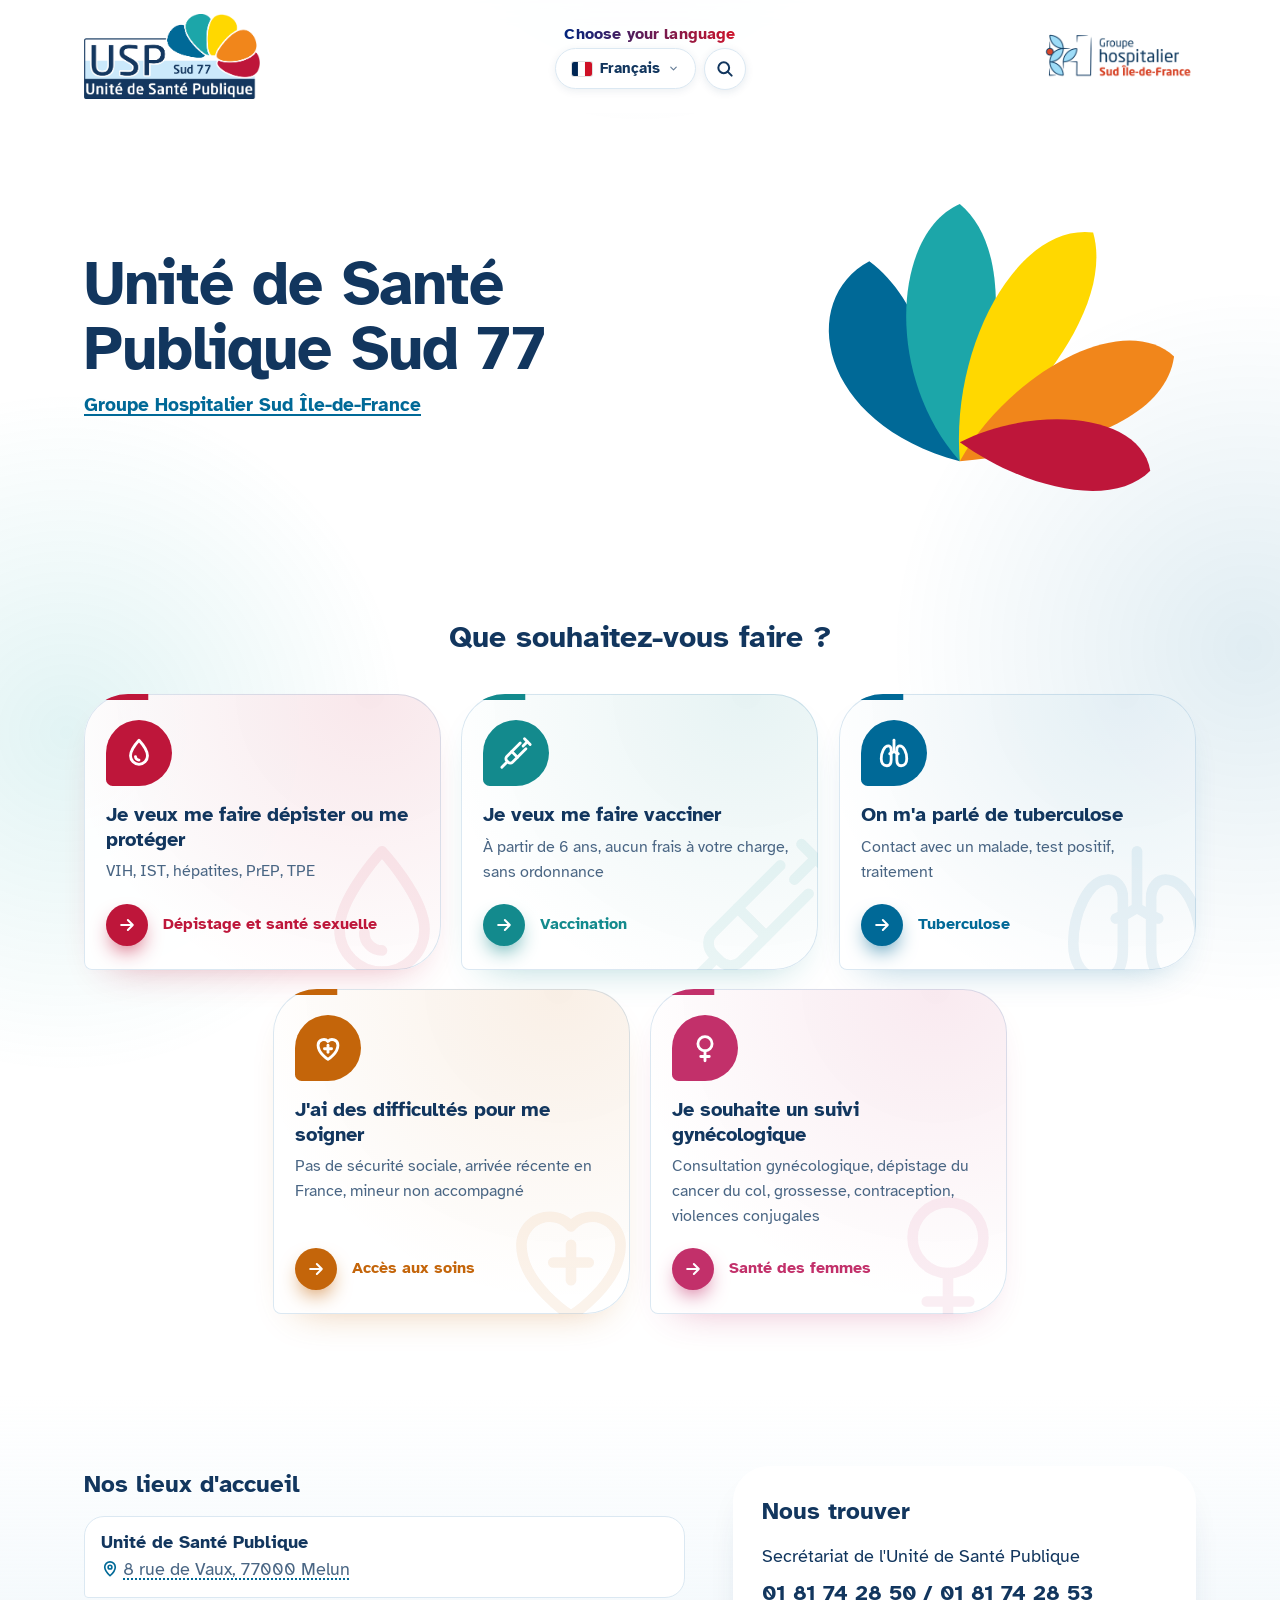
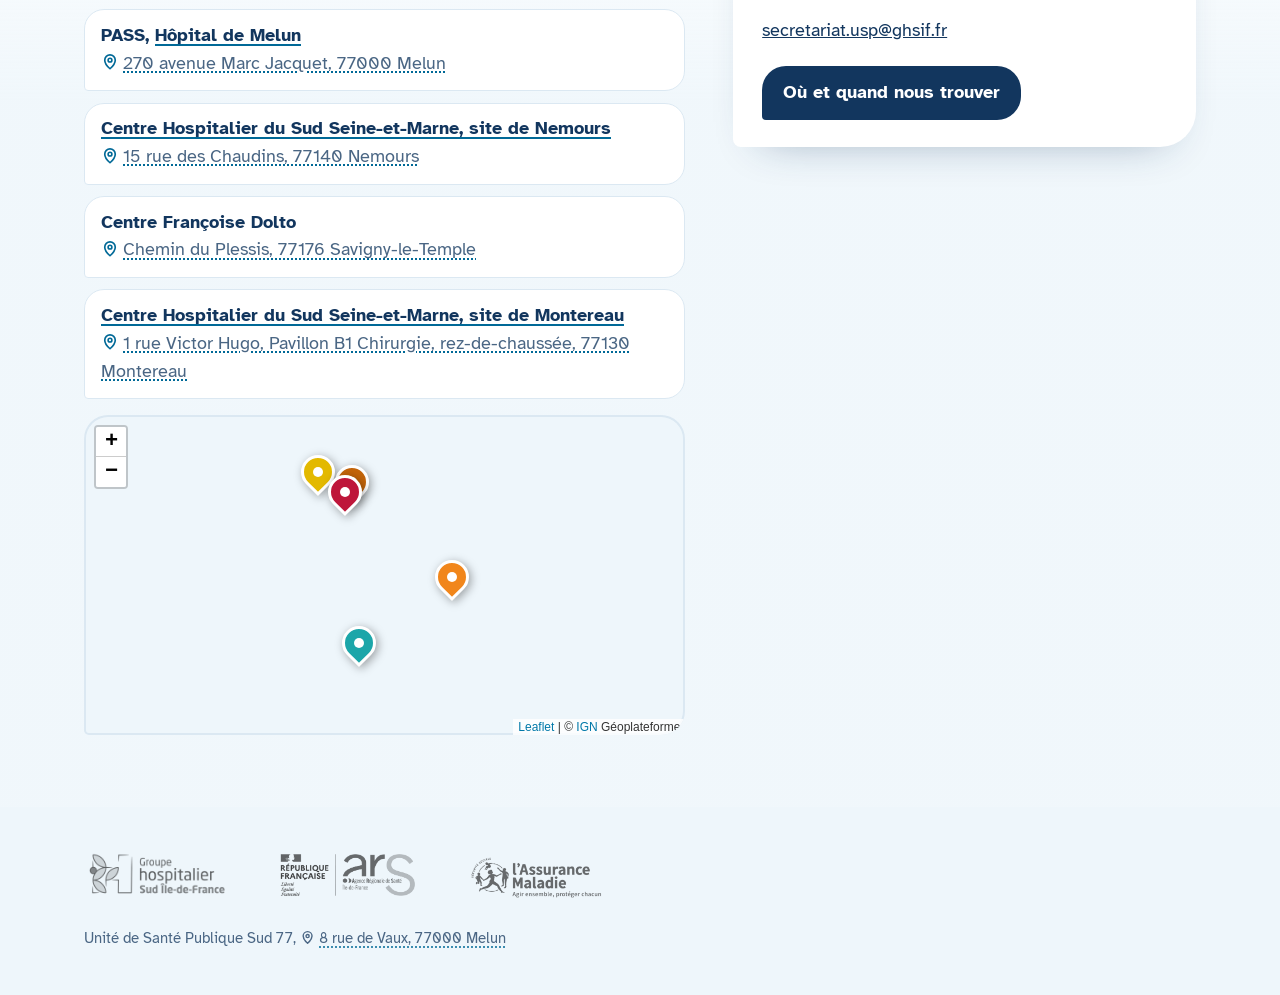
==== commit cb078ee4: "maj" ====
--- a/index.html
+++ b/index.html
@@ -4,7 +4,7 @@
 <meta charset="utf-8">
 <meta name="viewport" content="width=device-width, initial-scale=1, viewport-fit=cover">
 <title>Unité de Santé Publique Sud 77 | Groupe Hospitalier Sud Île-de-France</title>
-<meta name="description" content="Dépistage, santé sexuelle, vaccination, tuberculose et accès aux soins. Gratuit et confidentiel, avec ou sans sécurité sociale.">
+<meta name="description" content="Dépistage, santé sexuelle, vaccination, tuberculose et accès aux soins. Pris en charge par l'Assurance Maladie, aucun frais à votre charge, confidentiel.">
 <link rel="preconnect" href="https://fonts.googleapis.com">
 <link rel="preconnect" href="https://fonts.gstatic.com" crossorigin>
 <link href="https://fonts.googleapis.com/css2?family=Atkinson+Hyperlegible:wght@400;700&display=swap" rel="stylesheet">
@@ -60,7 +60,7 @@
         <a class="porte vaccination apparait" data-petale="p2" href="vaccination.html">
           <span class="petale" aria-hidden="true"><svg viewBox="0 0 24 24" fill="none" stroke="currentColor" stroke-width="2" stroke-linecap="round" stroke-linejoin="round"><path d="M18 2l4 4"/><path d="M17 7l3-3"/><path d="M19 9L9.5 18.5a2.1 2.1 0 0 1-3 0l-1-1a2.1 2.1 0 0 1 0-3L15 5"/><path d="M9 11l4 4"/><path d="M5.5 18.5L2 22"/></svg></span>
           <h3 data-i18n="p2h">Je veux me faire vacciner</h3>
-          <p class="detail" data-i18n="p2d">À partir de 6 ans, gratuit, sans ordonnance</p>
+          <p class="detail" data-i18n="p2d">À partir de 6 ans, aucun frais à votre charge, sans ordonnance</p>
           <span class="aller"><i class="fleche"><svg viewBox="0 0 24 24" fill="none" stroke="currentColor" stroke-width="2.4" stroke-linecap="round" stroke-linejoin="round" aria-hidden="true"><path d="M5 12h14M13 6l6 6-6 6"/></svg></i><span data-i18n="p2a">Vaccination</span></span>
         <svg class="marque" aria-hidden="true" viewBox="0 0 24 24" fill="none" stroke="currentColor" stroke-width="1.5" stroke-linecap="round" stroke-linejoin="round"><path d="M18 2l4 4"/><path d="M17 7l3-3"/><path d="M19 9L9.5 18.5a2.1 2.1 0 0 1-3 0l-1-1a2.1 2.1 0 0 1 0-3L15 5"/><path d="M9 11l4 4"/><path d="M5.5 18.5L2 22"/></svg>
         </a>
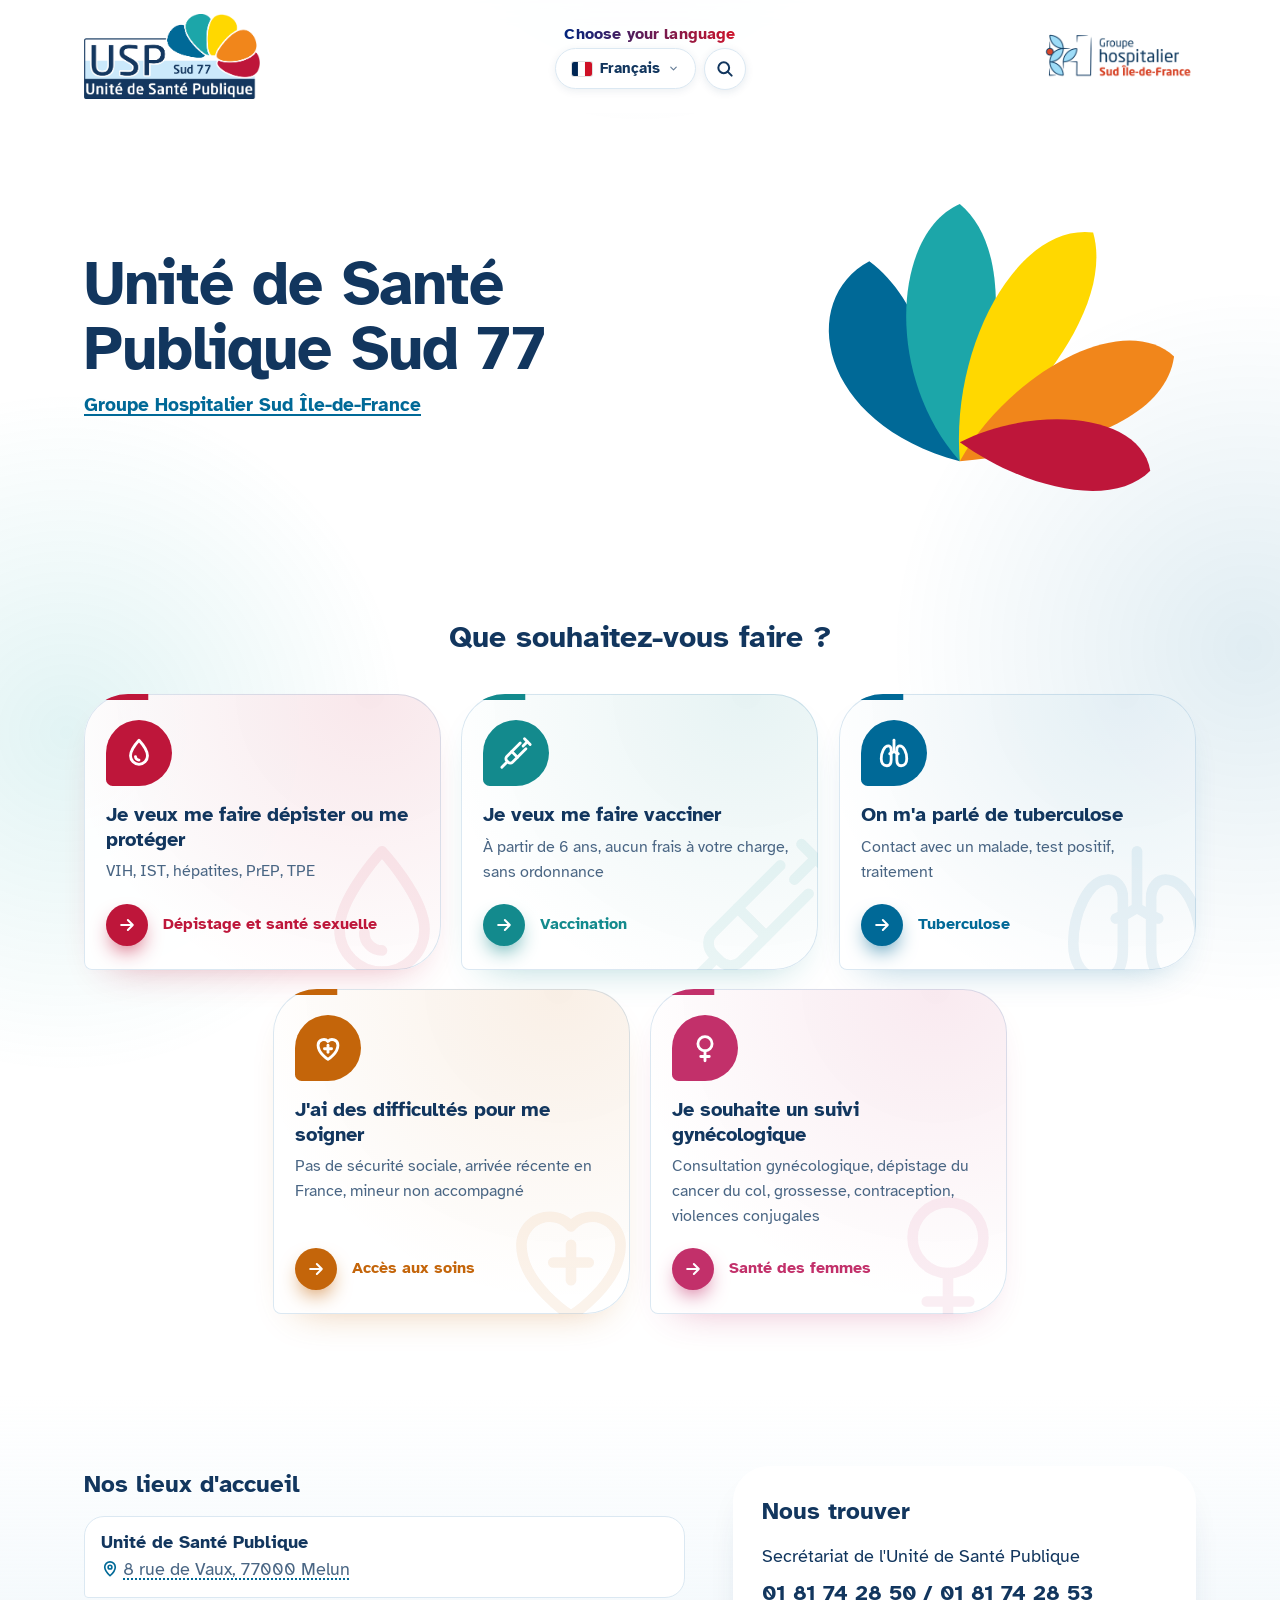
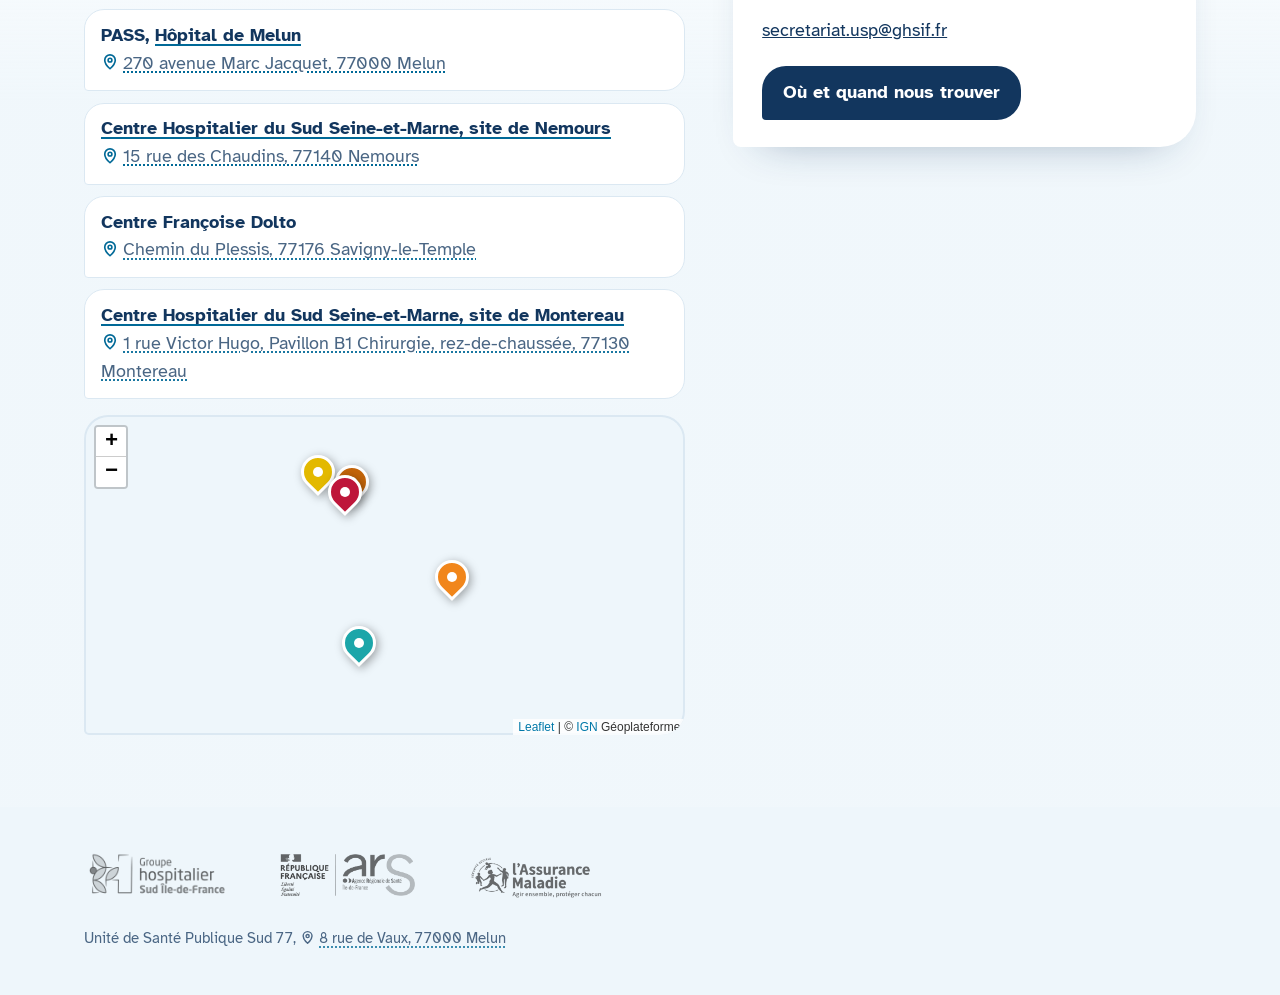
==== commit 063d5c53: "maj" ====
--- a/index.html
+++ b/index.html
@@ -8,6 +8,10 @@
 <link rel="preconnect" href="https://fonts.googleapis.com">
 <link rel="preconnect" href="https://fonts.gstatic.com" crossorigin>
 <link href="https://fonts.googleapis.com/css2?family=Atkinson+Hyperlegible:wght@400;700&display=swap" rel="stylesheet">
+<link rel="icon" href="favicon.ico" sizes="any">
+<link rel="icon" href="img/favicon.svg" type="image/svg+xml">
+<link rel="apple-touch-icon" href="img/apple-touch-icon.png">
+<meta name="theme-color" content="#12365e">
 <link rel="stylesheet" href="css/usp.css">
 </head>
 <body>
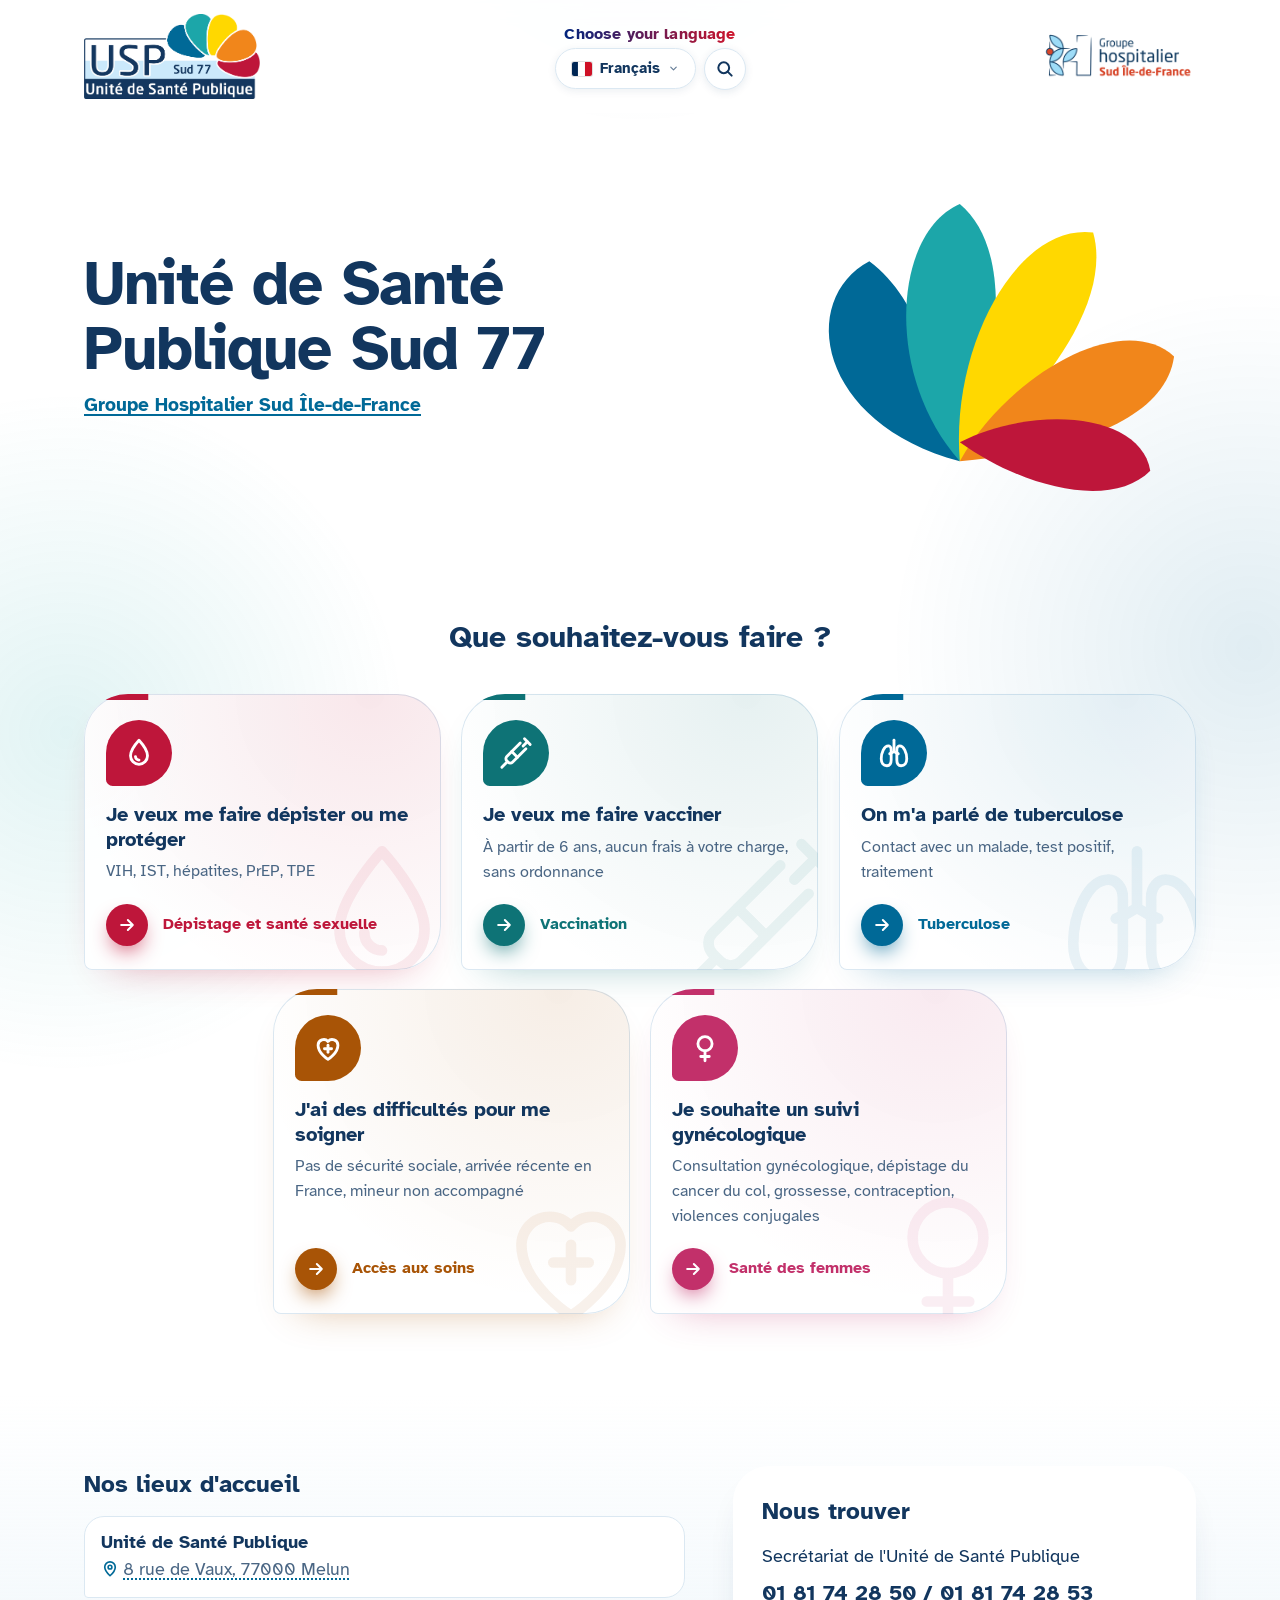
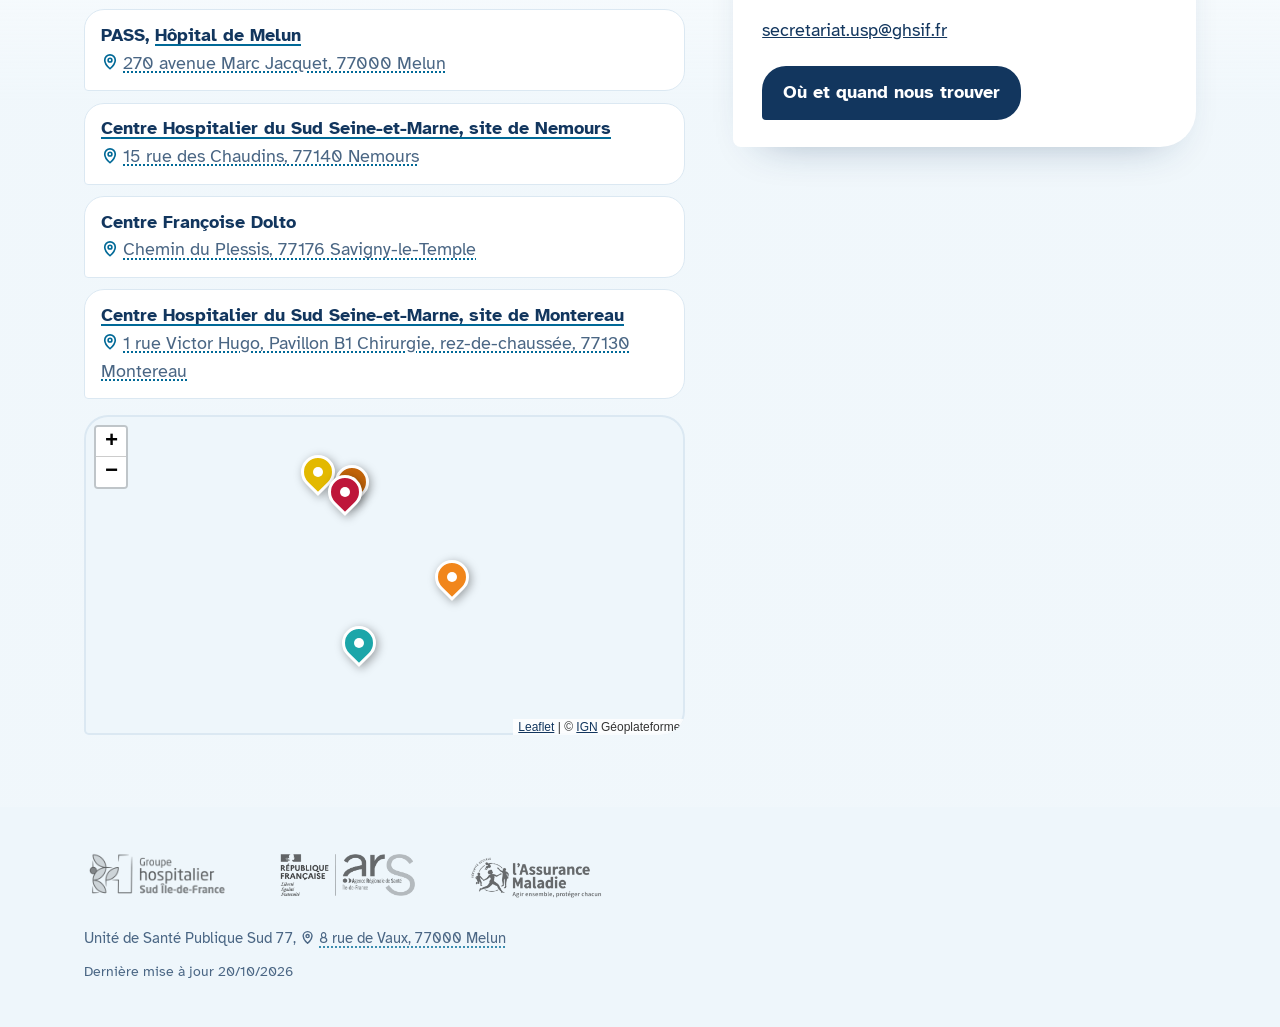
==== commit e2409040: "maj" ====
--- a/index.html
+++ b/index.html
@@ -5,9 +5,12 @@
 <meta name="viewport" content="width=device-width, initial-scale=1, viewport-fit=cover">
 <title>Unité de Santé Publique Sud 77 | Groupe Hospitalier Sud Île-de-France</title>
 <meta name="description" content="Dépistage, santé sexuelle, vaccination, tuberculose et accès aux soins. Pris en charge par l'Assurance Maladie, aucun frais à votre charge, confidentiel.">
-<link rel="preconnect" href="https://fonts.googleapis.com">
-<link rel="preconnect" href="https://fonts.gstatic.com" crossorigin>
-<link href="https://fonts.googleapis.com/css2?family=Atkinson+Hyperlegible:wght@400;700&display=swap" rel="stylesheet">
+<meta property="og:type" content="website">
+<meta property="og:site_name" content="Unité de Santé Publique Sud 77">
+<meta property="og:title" content="Unité de Santé Publique Sud 77 | Groupe Hospitalier Sud Île-de-France">
+<meta property="og:description" content="Dépistage, santé sexuelle, vaccination, tuberculose et accès aux soins. Pris en charge par l'Assurance Maladie, aucun frais à votre charge, confidentiel.">
+<meta property="og:locale" content="fr_FR">
+<meta name="twitter:card" content="summary">
 <link rel="icon" href="favicon.ico" sizes="any">
 <link rel="icon" href="img/favicon.svg" type="image/svg+xml">
 <link rel="apple-touch-icon" href="img/apple-touch-icon.png">
@@ -97,6 +100,13 @@
     </div>
   </section>
 
+  <section class="actus" id="actualites" aria-labelledby="actus-titre" hidden>
+    <div class="wrap">
+      <h2 id="actus-titre" data-i18n-ui="actus">Actualités</h2>
+      <div class="actus-liste"></div>
+    </div>
+  </section>
+
   <section class="infos" id="nos-lieux">
     <div class="wrap">
       <div class="apparait">
@@ -124,15 +134,16 @@
 <footer class="pied">
   <div class="wrap">
     <div class="logos">
-      <a class="logo-lien" href="https://www.ghsif.fr/" target="_blank" rel="noopener"><img src="img/ghsif.png" alt="Groupe Hospitalier Sud Île-de-France"></a>
-      <img src="img/ars.png" alt="Agence Régionale de Santé Île-de-France">
-      <img src="img/assurance-maladie.png" alt="L'Assurance Maladie">
+      <a class="logo-lien" href="https://www.ghsif.fr/" target="_blank" rel="noopener"><img loading="lazy" src="img/ghsif.png" alt="Groupe Hospitalier Sud Île-de-France"></a>
+      <img loading="lazy" src="img/ars.png" alt="Agence Régionale de Santé Île-de-France">
+      <img loading="lazy" src="img/assurance-maladie.png" alt="L'Assurance Maladie">
     </div>
     <p class="mention">Unité de Santé Publique Sud 77, <a class="adresse-lien" href="https://www.google.com/maps/search/?api=1&query=Unit%C3%A9%20de%20Sant%C3%A9%20Publique%2C%208%20rue%20de%20Vaux%2C%2077000%20Melun" target="_blank" rel="noopener"><svg viewBox="0 0 24 24" fill="none" stroke="currentColor" stroke-width="2.2" stroke-linecap="round" stroke-linejoin="round" aria-hidden="true"><path d="M12 21s-7-6.2-7-11.5A7 7 0 0 1 19 9.5C19 14.8 12 21 12 21z"/><circle cx="12" cy="9.5" r="2.5"/></svg><span>8 rue de Vaux, 77000 Melun</span></a></p>
+        <p class="pied-liens"><span><span data-i18n-ui="maj">Dernière mise à jour</span> <bdi dir="ltr"><time datetime="2026-10-20">20/10/2026</time></bdi></span></p>
   </div>
 </footer>
 
-<script src="js/i18n/index.js"></script><script src="js/langues.js"></script><script src="js/usp.js"></script>
+<script src="js/i18n/index.js"></script><script src="js/actualites.js"></script><script src="js/langues.js"></script><script src="js/usp.js"></script>
 <script src="js/recherche.js"></script>
 <script src="js/leaflet.js"></script>
 <script src="js/carte.js"></script>
--- a/css/usp.css
+++ b/css/usp.css
@@ -1,3 +1,42 @@
+/* Police Atkinson Hyperlegible, hébergée avec le site (licence SIL OFL) */
+/* atkinson-hyperlegible-latin-ext-400-normal */
+@font-face {
+  font-family: 'Atkinson Hyperlegible';
+  font-style: normal;
+  font-display: swap;
+  font-weight: 400;
+  src: url(../fonts/atkinson-hyperlegible-latin-ext-400-normal.woff2) format('woff2');
+  unicode-range: U+0100-02BA,U+02BD-02C5,U+02C7-02CC,U+02CE-02D7,U+02DD-02FF,U+0304,U+0308,U+0329,U+1D00-1DBF,U+1E00-1E9F,U+1EF2-1EFF,U+2020,U+20A0-20AB,U+20AD-20C0,U+2113,U+2C60-2C7F,U+A720-A7FF;
+}
+
+/* atkinson-hyperlegible-latin-400-normal */
+@font-face {
+  font-family: 'Atkinson Hyperlegible';
+  font-style: normal;
+  font-display: swap;
+  font-weight: 400;
+  src: url(../fonts/atkinson-hyperlegible-latin-400-normal.woff2) format('woff2');
+  unicode-range: U+0000-00FF,U+0131,U+0152-0153,U+02BB-02BC,U+02C6,U+02DA,U+02DC,U+0304,U+0308,U+0329,U+2000-206F,U+20AC,U+2122,U+2191,U+2193,U+2212,U+2215,U+FEFF,U+FFFD;
+}
+/* atkinson-hyperlegible-latin-ext-700-normal */
+@font-face {
+  font-family: 'Atkinson Hyperlegible';
+  font-style: normal;
+  font-display: swap;
+  font-weight: 700;
+  src: url(../fonts/atkinson-hyperlegible-latin-ext-700-normal.woff2) format('woff2');
+  unicode-range: U+0100-02BA,U+02BD-02C5,U+02C7-02CC,U+02CE-02D7,U+02DD-02FF,U+0304,U+0308,U+0329,U+1D00-1DBF,U+1E00-1E9F,U+1EF2-1EFF,U+2020,U+20A0-20AB,U+20AD-20C0,U+2113,U+2C60-2C7F,U+A720-A7FF;
+}
+
+/* atkinson-hyperlegible-latin-700-normal */
+@font-face {
+  font-family: 'Atkinson Hyperlegible';
+  font-style: normal;
+  font-display: swap;
+  font-weight: 700;
+  src: url(../fonts/atkinson-hyperlegible-latin-700-normal.woff2) format('woff2');
+  unicode-range: U+0000-00FF,U+0131,U+0152-0153,U+02BB-02BC,U+02C6,U+02DA,U+02DC,U+0304,U+0308,U+0329,U+2000-206F,U+20AC,U+2122,U+2191,U+2193,U+2212,U+2215,U+FEFF,U+FFFD;
+}
 
 :root{
   --navy:#12365e;--bleu:#006997;--canard:#1ca6a9;--jaune:#ffd800;--orange:#f1861b;--rouge:#be163a;
@@ -66,7 +105,7 @@
 .porte:hover,.porte:focus-visible{transform:translateY(-6px);background:#fff;box-shadow:0 18px 40px -18px color-mix(in srgb,var(--c) 55%,transparent),0 0 0 2px var(--c) inset}
 .porte:hover .petale,.porte:focus-visible .petale{transform:rotate(-12deg) scale(1.06);border-radius:50% 50% 10% 50%}
 .porte:hover .aller svg,.porte:focus-visible .aller svg{transform:translateX(5px)}
-.porte.depistage{--c:var(--rouge)}.porte.vaccination{--c:#138a8d}.porte.tuberculose{--c:var(--bleu)}.porte.acces{--c:#c4650a}
+.porte.depistage{--c:var(--rouge)}.porte.vaccination{--c:#0e7376}.porte.tuberculose{--c:var(--bleu)}.porte.acces{--c:#a85406}
 
 /* Apparition au défilement */
 .apparait{opacity:0;transform:translateY(22px);transition:opacity .7s var(--ease),transform .7s var(--ease)}
@@ -110,9 +149,9 @@
 /* ===================== PAGES INTÉRIEURES ===================== */
 body{--c:var(--bleu)}
 body.page-depistage{--c:var(--rouge)}
-body.page-vaccination{--c:#138a8d}
+body.page-vaccination{--c:#0e7376}
 body.page-tuberculose{--c:var(--bleu)}
-body.page-acces{--c:#c4650a}
+body.page-acces{--c:#a85406}
 body.page-pratique{--c:var(--navy)}
 
 .fil{padding:1.4rem 0 0;font-size:.98rem}
@@ -1005,7 +1044,7 @@
 .plaquette-pass{margin:.9rem 0 0 !important;text-align:center;max-width:none !important}
 .plaquette-pass .bouton{margin-top:0;background:var(--c);animation:none;display:inline-flex;align-items:center;gap:.45rem}
 .plaquette-pass .bouton svg{width:18px;height:18px}
-.lieu .plaquette-pass .bouton{background:#c4650a}
+.lieu .plaquette-pass .bouton{background:#a85406}
 .popup-lieu .plaquette-pass{display:none}
 
 /* Petites cartes à côté des adresses */
@@ -1071,7 +1110,7 @@
 .num b{font-size:1.9rem;line-height:1;letter-spacing:-.01em}
 .num span{font-size:.88rem;font-weight:700;opacity:.92}
 .num:hover,.num:focus-visible{transform:translateY(-4px);box-shadow:0 14px 26px -14px var(--n)}
-.num.n-bleu{--n:#1f4e8c}.num.n-rouge{--n:#c8102e}.num.n-ciel{--n:#4b8fbf}.num.n-navy{--n:var(--navy)}
+.num.n-bleu{--n:#1f4e8c}.num.n-rouge{--n:#c8102e}.num.n-ciel{--n:#2f6f9f}.num.n-navy{--n:var(--navy)}
 .num.n-large{grid-column:1 / -1;flex-direction:row;align-items:center;gap:.9rem}
 .num-3919{display:flex;align-items:center;gap:1rem;margin-top:.8rem;padding:.9rem 1.1rem;border-radius:18px 18px 18px 4px;background:#e1000f;color:#fff;text-decoration:none;
   transition:transform .35s cubic-bezier(.2,.9,.25,1.2),box-shadow .35s ease}
@@ -1171,3 +1210,61 @@
   h1 .w{opacity:1;transform:none}
   .porte.apparait.vu{transform:none}
 }
+
+/* Pied de page : mentions légales et date de mise à jour */
+.pied .pied-liens{margin:.6rem 0 0;font-size:.9rem;color:var(--doux);display:flex;flex-wrap:wrap;align-items:center;gap:.3rem .6rem}
+.pied .pied-liens a{color:var(--navy);font-weight:700}
+.pied .pied-liens .sep{opacity:.5}
+
+/* Accessibilité : attributions des cartes plus lisibles */
+.leaflet-control-attribution a{color:var(--navy);text-decoration:underline}
+
+/* ===== Lien d'évitement, retour en haut, bandeau d'annonces ===== */
+.evitement{position:absolute;left:1rem;top:-100px;z-index:300;background:var(--navy);color:#fff;font-weight:700;padding:.7rem 1.1rem;border-radius:0 0 14px 14px;text-decoration:none;transition:top .2s ease}
+.evitement:focus{top:0}
+.haut{position:fixed;right:1rem;bottom:calc(1rem + env(safe-area-inset-bottom,0px));z-index:45;width:48px;height:48px;border-radius:50%;border:0;background:var(--navy);color:#fff;display:grid;place-items:center;cursor:pointer;
+  box-shadow:0 10px 24px -10px rgba(18,54,94,.6);opacity:0;transform:translateY(16px) scale(.9);pointer-events:none;transition:opacity .3s ease,transform .35s var(--ease),background-color .25s ease}
+.haut svg{width:22px;height:22px}
+.haut.visible{opacity:1;transform:none;pointer-events:auto}
+.haut:hover{background:var(--bleu)}
+[dir="rtl"] .haut{right:auto;left:1rem}
+.annonce{background:#fff4d6;border-bottom:2px solid var(--jaune);color:var(--navy)}
+.annonce .wrap{display:flex;align-items:flex-start;gap:.7rem;padding-top:.8rem;padding-bottom:.8rem;font-weight:700}
+.annonce svg{flex:none;width:22px;height:22px;margin-top:.1em;color:#a85406}
+.annonce[hidden]{display:none}
+
+/* ===== Impression ===== */
+@media print{
+  @page{margin:1.5cm}
+  html,body{background:#fff !important;color:#000;font-size:11pt}
+  .halo,.progression,.langButtons,.outils-entete,.btn-recherche,.sousnav,.eventail,.mini-carte,.carte-usp,.carte-bloc,.suite,.haut,.evitement,.fil,.recherche-fond,.plan-outils,.leaflet-container{display:none !important}
+  .entete{position:static;box-shadow:none;background:#fff}
+  .entete.reduit .logo-usp,.entete .logo-usp{width:130px}
+  .entete.reduit .logo-ghsif,.entete .logo-ghsif{width:120px}
+  .apparait{opacity:1 !important;transform:none !important}
+  h1 .w{opacity:1 !important;transform:none !important;animation:none !important}
+  .acc{background:#fff !important;box-shadow:none !important;border:1px solid #bbb;break-inside:avoid}
+  .acc .corps{grid-template-rows:1fr !important}
+  .acc .signe{display:none}
+  .encart,.urgences,.lieu,.porte,.contact{box-shadow:none !important;border:1px solid #bbb;break-inside:avoid;background:#fff !important}
+  .bloc{padding-top:1rem}
+  .bloc h2{break-after:avoid}
+  .porte::before,.porte::after,.lieu::before,.lieu::after,.contact::before,.contact::after,.porte .marque{display:none}
+  .bouton,.num,.num-3919{background:#fff !important;color:#000 !important;border:1px solid #000;box-shadow:none !important;animation:none !important}
+  a{color:#000}
+  .pied{background:#fff;border-top:1px solid #bbb}
+  .pied .logos img{filter:none;opacity:1}
+  *{animation:none !important;transition:none !important}
+}
+
+/* ===== Actualités (accueil) ===== */
+.actus{padding:0 0 4rem}
+.actus h2{font-size:1.9rem;margin:0 0 1.4rem;text-align:center}
+.actus-liste{display:grid;grid-template-columns:repeat(auto-fit,minmax(260px,1fr));gap:1rem}
+.actu{position:relative;background:#fff;border-radius:30px 30px 30px 6px;padding:1.3rem 1.4rem;box-shadow:0 0 0 1px var(--trait) inset,0 18px 36px -28px rgba(18,54,94,.45)}
+.actu.epinglee{box-shadow:0 0 0 2px var(--jaune) inset,0 18px 36px -28px rgba(18,54,94,.45)}
+.actu time{display:block;font-size:.9rem;font-weight:700;color:var(--doux);margin:0 0 .3rem}
+.actu h3{margin:0 0 .4rem;font-size:1.2rem;line-height:1.25}
+.actu p{margin:0 0 .6rem;color:var(--texte)}
+.actu-lien{font-weight:700;color:var(--bleu)}
+@media print{.actus{display:none}}
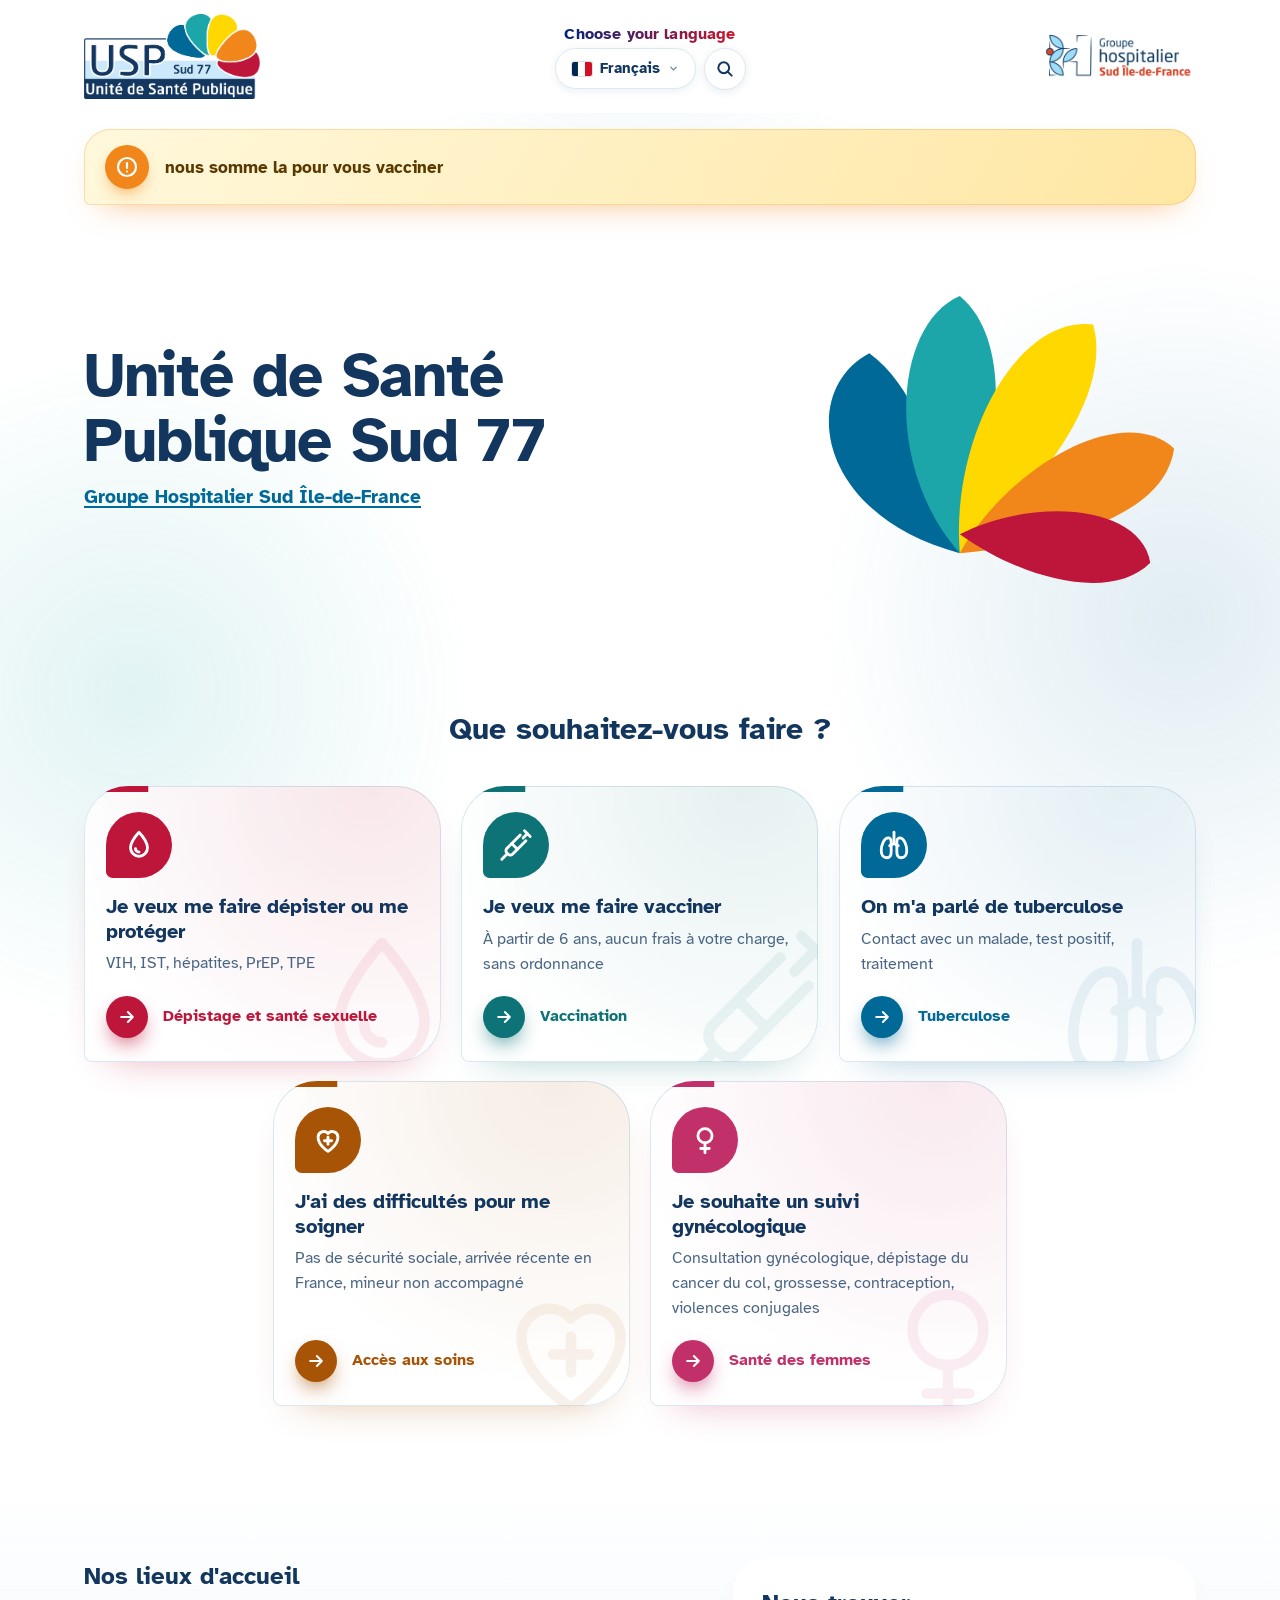
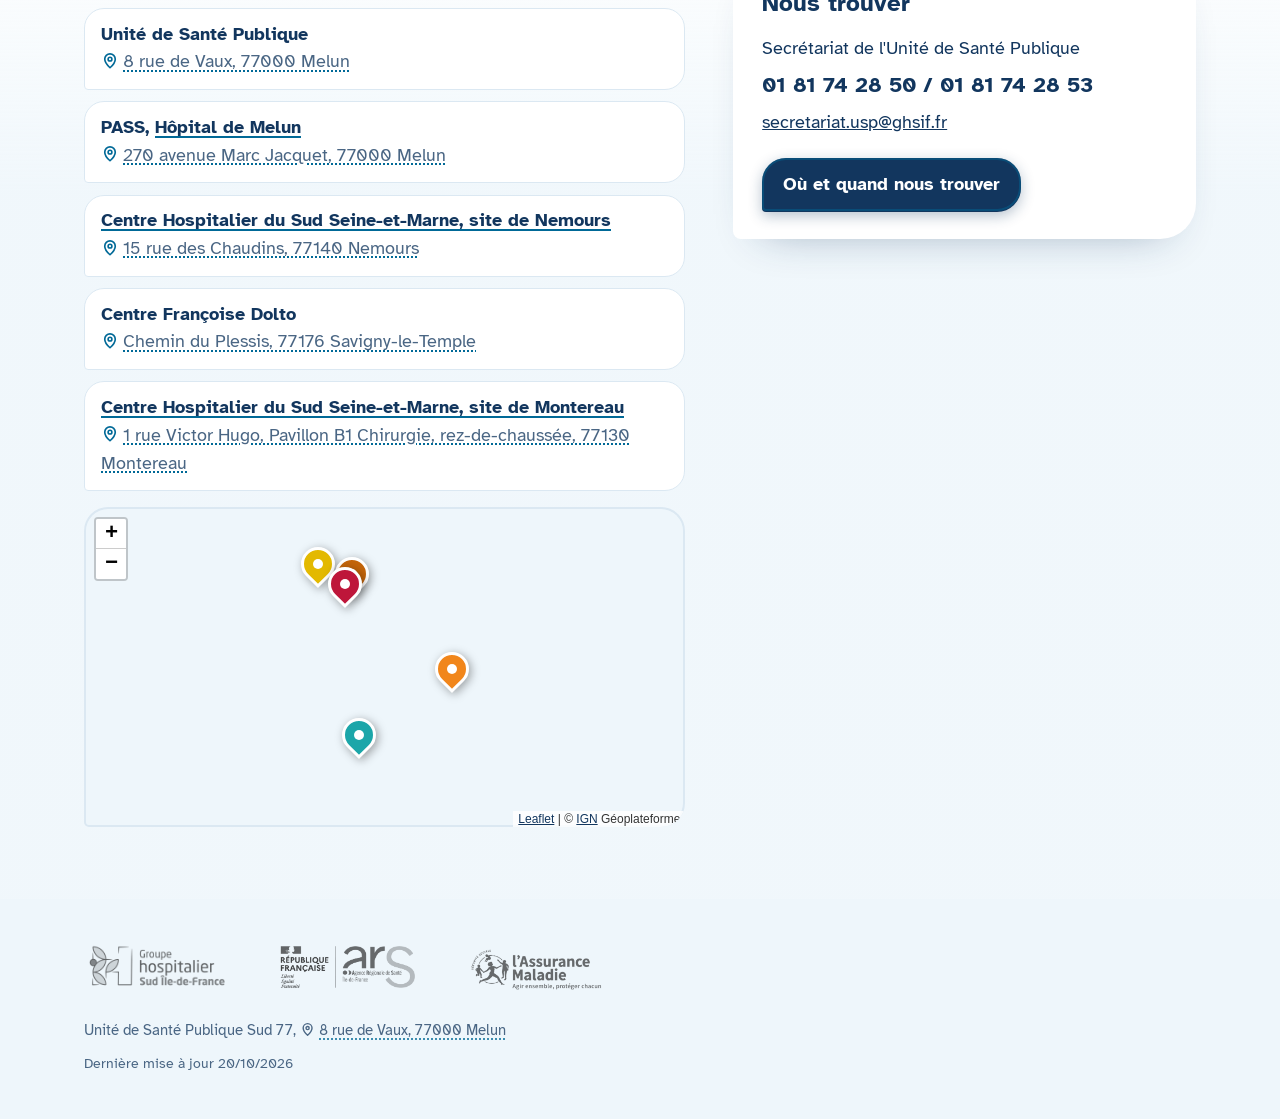
==== commit b5780e03: "maj" ====
--- a/index.html
+++ b/index.html
@@ -15,7 +15,7 @@
 <link rel="icon" href="img/favicon.svg" type="image/svg+xml">
 <link rel="apple-touch-icon" href="img/apple-touch-icon.png">
 <meta name="theme-color" content="#12365e">
-<link rel="stylesheet" href="css/usp.css">
+<link rel="stylesheet" href="css/usp.css?v=20261020-3">
 </head>
 <body>
 
@@ -24,9 +24,9 @@
 <header class="entete">
   <div class="wrap">
     <a href="index.html" aria-label="Accueil, Unité de Santé Publique Sud 77">
-      <img class="logo-usp" src="img/usp.png" alt="USP Sud 77, Unité de Santé Publique">
+      <img decoding="async" class="logo-usp" src="img/usp.png" alt="USP Sud 77, Unité de Santé Publique">
     </a>
-    <a class="logo-lien" href="https://www.ghsif.fr/" target="_blank" rel="noopener"><img class="logo-ghsif" src="img/ghsif.png" alt="Groupe Hospitalier Sud Île-de-France"></a>
+    <a class="logo-lien" href="https://www.ghsif.fr/" target="_blank" rel="noopener"><img decoding="async" class="logo-ghsif" src="img/ghsif.png" alt="Groupe Hospitalier Sud Île-de-France"></a>
   </div>
 </header>
 
@@ -134,18 +134,18 @@
 <footer class="pied">
   <div class="wrap">
     <div class="logos">
-      <a class="logo-lien" href="https://www.ghsif.fr/" target="_blank" rel="noopener"><img loading="lazy" src="img/ghsif.png" alt="Groupe Hospitalier Sud Île-de-France"></a>
-      <img loading="lazy" src="img/ars.png" alt="Agence Régionale de Santé Île-de-France">
-      <img loading="lazy" src="img/assurance-maladie.png" alt="L'Assurance Maladie">
+      <a class="logo-lien" href="https://www.ghsif.fr/" target="_blank" rel="noopener"><img decoding="async" loading="lazy" src="img/ghsif.png" alt="Groupe Hospitalier Sud Île-de-France"></a>
+      <img decoding="async" loading="lazy" src="img/ars.png" alt="Agence Régionale de Santé Île-de-France">
+      <img decoding="async" loading="lazy" src="img/assurance-maladie.png" alt="L'Assurance Maladie">
     </div>
     <p class="mention">Unité de Santé Publique Sud 77, <a class="adresse-lien" href="https://www.google.com/maps/search/?api=1&query=Unit%C3%A9%20de%20Sant%C3%A9%20Publique%2C%208%20rue%20de%20Vaux%2C%2077000%20Melun" target="_blank" rel="noopener"><svg viewBox="0 0 24 24" fill="none" stroke="currentColor" stroke-width="2.2" stroke-linecap="round" stroke-linejoin="round" aria-hidden="true"><path d="M12 21s-7-6.2-7-11.5A7 7 0 0 1 19 9.5C19 14.8 12 21 12 21z"/><circle cx="12" cy="9.5" r="2.5"/></svg><span>8 rue de Vaux, 77000 Melun</span></a></p>
         <p class="pied-liens"><span><span data-i18n-ui="maj">Dernière mise à jour</span> <bdi dir="ltr"><time datetime="2026-10-20">20/10/2026</time></bdi></span></p>
   </div>
 </footer>
 
-<script src="js/i18n/index.js"></script><script src="js/actualites.js"></script><script src="js/langues.js"></script><script src="js/usp.js"></script>
-<script src="js/recherche.js"></script>
-<script src="js/leaflet.js"></script>
-<script src="js/carte.js"></script>
+<script src="js/i18n/index.js?v=20261020-3"></script><script src="js/langues.js?v=20261020-3"></script><script src="js/usp.js?v=20261020-3"></script>
+<script src="js/recherche.js?v=20261020-3"></script>
+<script src="js/leaflet.js?v=20261020-3"></script>
+<script src="js/carte.js?v=20261020-3"></script>
 </body>
 </html>
--- a/css/usp.css
+++ b/css/usp.css
@@ -1268,3 +1268,61 @@
 .actu p{margin:0 0 .6rem;color:var(--texte)}
 .actu-lien{font-weight:700;color:var(--bleu)}
 @media print{.actus{display:none}}
+
+/* ===================== FLUIDITÉ ===================== */
+/* En-têtes collants : fond presque opaque au lieu du flou, beaucoup moins coûteux au défilement */
+.entete{background:rgba(255,255,255,.96);backdrop-filter:none;-webkit-backdrop-filter:none}
+.sousnav{background:rgba(255,255,255,.97);backdrop-filter:none;-webkit-backdrop-filter:none}
+/* Fond animé : calque séparé, et immobile sur téléphone */
+.halo{inset:-12vmax;will-change:transform;contain:strict}
+@media (hover:none),(max-width:820px){.halo{animation:none}}
+/* Bouton qui pulse : l'anneau est un calque animé (opacité et échelle) au lieu d'une ombre repeinte à chaque image */
+.bouton{animation:none;position:relative;box-shadow:0 4px 14px rgba(18,54,94,.3)}
+.bouton::after{content:"";position:absolute;inset:0;border-radius:inherit;border:2px solid rgba(0,105,151,.45);pointer-events:none;animation:pulseAnneau 2.6s ease-out infinite;will-change:transform,opacity}
+@keyframes pulseAnneau{0%{transform:scale(1);opacity:.8}70%,100%{transform:scale(1.08,1.3);opacity:0}}
+.encart .bouton::after,.telecharger .bouton::after,.plaquette-pass .bouton::after{display:none}
+@media (prefers-reduced-motion:reduce){.bouton::after{animation:none;display:none}}
+
+/* ===== Mise en forme des actualités et du bandeau (choisie dans l'admin) ===== */
+.actu{background:var(--actu-fond,#fff);overflow:hidden;isolation:isolate;transform:perspective(900px) rotateX(var(--rx,0deg)) rotateY(var(--ry,0deg));transition:transform .25s ease,box-shadow .35s ease}
+.actu h3{color:var(--actu-titre,var(--navy));font-size:var(--actu-tt,1.2rem)}
+.actu-texte{font-size:var(--actu-tx,1rem);margin:0 0 .6rem;line-height:1.55}
+.actu-texte ul{margin:.3rem 0;padding-left:1.2rem}
+[dir="rtl"] .actu-texte ul{padding-left:0;padding-right:1.2rem}
+.anim-apparition{animation:monte .9s var(--ease) both}
+.actu.anim-mots h3 .w{display:inline-block;opacity:0;transform:translateY(40%);animation:rise .8s cubic-bezier(.2,.8,.2,1) forwards;animation-delay:calc(var(--k) * 90ms + 200ms)}
+.actu.anim-pulsation::after{content:"";position:absolute;inset:0;border-radius:inherit;border:2px solid var(--actu-titre,var(--bleu));pointer-events:none;animation:pulseAnneau 2.6s ease-out infinite}
+.actu.anim-respiration{transform-origin:20% 100%;animation:respireActu 6s ease-in-out infinite}
+@keyframes respireActu{0%,100%{transform:rotate(0)}50%{transform:rotate(-.8deg) translateY(-2px)}}
+.actu.anim-lumiere::before{content:"";position:absolute;inset:0;z-index:-1;background:radial-gradient(420px circle at var(--mx,80%) var(--my,0%),color-mix(in srgb,var(--actu-titre,#006997) 16%,transparent),transparent 60%)}
+.actu.anim-lumiere:hover{box-shadow:0 0 0 2px color-mix(in srgb,var(--actu-titre,#006997) 40%,transparent) inset,0 26px 50px -26px color-mix(in srgb,var(--actu-titre,#006997) 55%,transparent)}
+.annonce .wrap{align-items:center}
+.annonce-ico{position:relative;display:grid;place-items:center;flex:none}
+.annonce-texte{flex:1}
+.annonce-texte ul{margin:.2rem 0;padding-left:1.2rem}
+.annonce.theme-rouge{background:#fbe9ec;border-bottom-color:#be163a;color:#7a0d24}.annonce.theme-rouge svg{color:#be163a}
+.annonce.theme-bleu{background:#e6f1f8;border-bottom-color:#006997;color:#12365e}.annonce.theme-bleu svg{color:#006997}
+.annonce.theme-vert{background:#e8f5ec;border-bottom-color:#2e7d32;color:#1b4d22}.annonce.theme-vert svg{color:#2e7d32}
+.annonce.anim-apparition{animation:bandeauDescend .6s var(--ease) both}
+@keyframes bandeauDescend{from{opacity:0;transform:translateY(-100%)}to{opacity:1;transform:none}}
+.annonce.anim-pulsation .annonce-ico::after{content:"";position:absolute;inset:-6px;border-radius:50%;border:2px solid currentColor;animation:ring 1.4s ease-out infinite}
+@media (prefers-reduced-motion:reduce){.actu,.annonce{animation:none !important}.actu.anim-mots h3 .w{opacity:1;transform:none}.actu::after,.annonce-ico::after{animation:none !important;display:none}}
+
+/* ===== Bandeau d'annonce, nouvelle présentation ===== */
+.annonce{--a1:#fff8dc;--a2:#ffe7a3;--ac:#f1861b;--at:#5a3a00;background:none !important;border:0 !important;padding:1rem 0 0;color:var(--at)}
+.annonce .wrap{position:relative;overflow:hidden;display:flex;align-items:center;gap:1rem;max-width:1112px;margin:0 auto;padding:1rem 1.3rem;
+  background:linear-gradient(120deg,var(--a1),var(--a2));border-radius:26px 26px 26px 6px;box-shadow:0 14px 34px -20px color-mix(in srgb,var(--ac) 70%,transparent),0 0 0 1px color-mix(in srgb,var(--ac) 25%,transparent) inset;
+  font-weight:700;font-size:1.08rem;line-height:1.45}
+@media (max-width:1160px){.annonce .wrap{margin:0 1rem}}
+.annonce .wrap::before{content:"";position:absolute;inset:0;background:linear-gradient(100deg,transparent 30%,rgba(255,255,255,.55) 50%,transparent 70%);transform:translateX(-100%);animation:annonceReflet 1.6s .5s ease-out 1 both;pointer-events:none}
+@keyframes annonceReflet{to{transform:translateX(100%)}}
+.annonce-ico{width:44px;height:44px;border-radius:50%;background:var(--ac);box-shadow:0 8px 18px -8px var(--ac)}
+.annonce .annonce-ico svg{width:24px;height:24px;margin:0;color:#fff !important}
+.annonce-texte{color:var(--at)}
+.annonce.theme-rouge{--a1:#fdeef1;--a2:#f8d0d9;--ac:#be163a;--at:#6e0b20}
+.annonce.theme-bleu{--a1:#eaf5fb;--a2:#cfe6f4;--ac:#006997;--at:#12365e}
+.annonce.theme-vert{--a1:#ebf7ef;--a2:#cfead9;--ac:#2e7d32;--at:#163f1a}
+.annonce.anim-pulsation .annonce-ico::after{border-color:var(--ac)}
+@media (max-width:560px){.annonce .wrap{font-size:1rem;padding:.85rem 1rem;gap:.8rem}.annonce-ico{width:38px;height:38px}}
+@media (prefers-reduced-motion:reduce){.annonce .wrap::before{display:none}}
+@media print{.annonce .wrap{box-shadow:none;border:1px solid #999;background:#fff}}
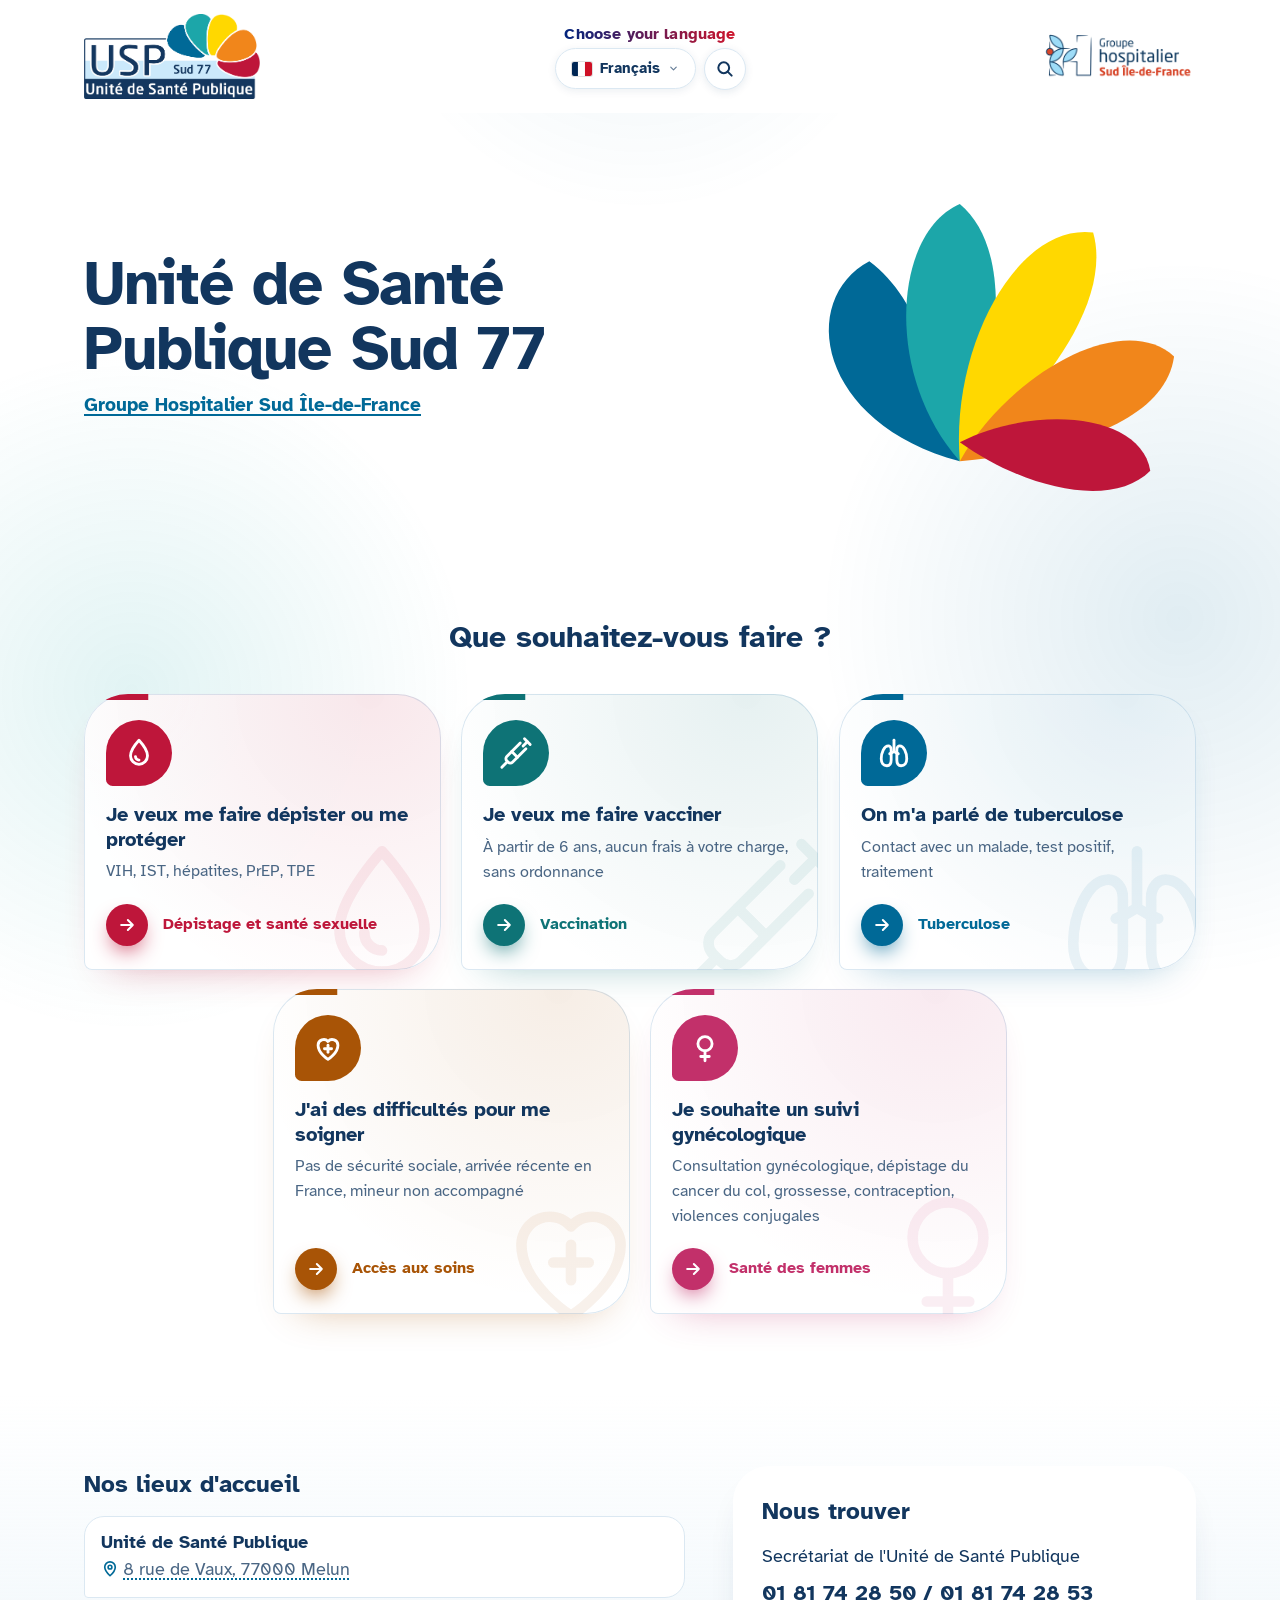
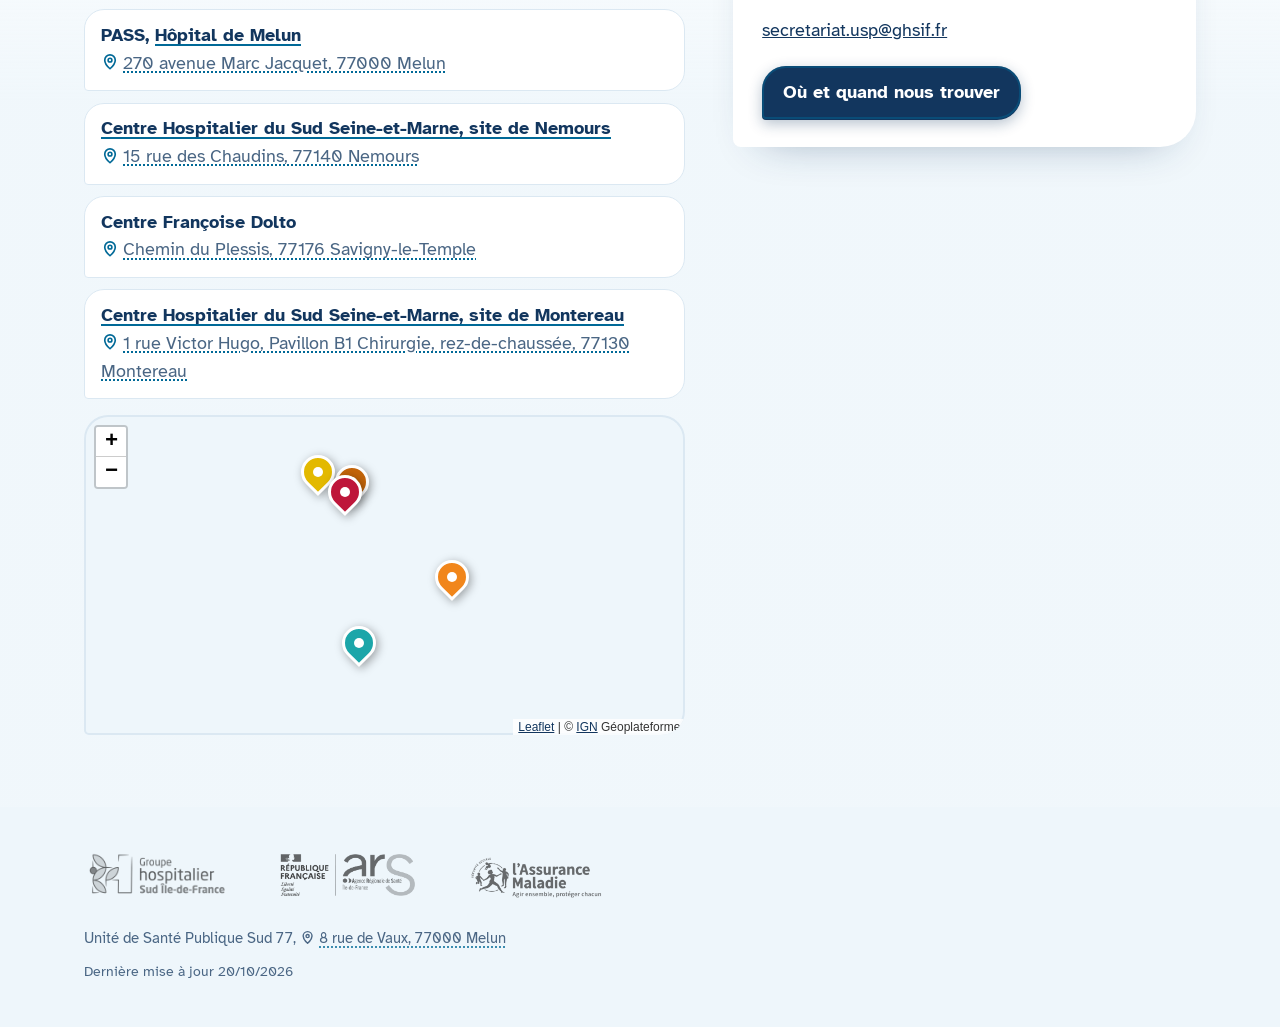
==== commit 1474d758: "maj" ====
--- a/index.html
+++ b/index.html
@@ -15,7 +15,7 @@
 <link rel="icon" href="img/favicon.svg" type="image/svg+xml">
 <link rel="apple-touch-icon" href="img/apple-touch-icon.png">
 <meta name="theme-color" content="#12365e">
-<link rel="stylesheet" href="css/usp.css?v=20261020-3">
+<link rel="stylesheet" href="css/usp.css?v=20261020-4">
 </head>
 <body>
 
@@ -143,9 +143,9 @@
   </div>
 </footer>
 
-<script src="js/i18n/index.js?v=20261020-3"></script><script src="js/langues.js?v=20261020-3"></script><script src="js/usp.js?v=20261020-3"></script>
-<script src="js/recherche.js?v=20261020-3"></script>
-<script src="js/leaflet.js?v=20261020-3"></script>
-<script src="js/carte.js?v=20261020-3"></script>
+<script src="js/i18n/index.js?v=20261020-4"></script><script src="js/langues.js?v=20261020-4"></script><script src="js/usp.js?v=20261020-4"></script>
+<script src="js/recherche.js?v=20261020-4"></script>
+<script src="js/leaflet.js?v=20261020-4"></script>
+<script src="js/carte.js?v=20261020-4"></script>
 </body>
 </html>
--- a/css/usp.css
+++ b/css/usp.css
@@ -1326,3 +1326,53 @@
 @media (max-width:560px){.annonce .wrap{font-size:1rem;padding:.85rem 1rem;gap:.8rem}.annonce-ico{width:38px;height:38px}}
 @media (prefers-reduced-motion:reduce){.annonce .wrap::before{display:none}}
 @media print{.annonce .wrap{box-shadow:none;border:1px solid #999;background:#fff}}
+
+/* ===== Animations au choix (actualités et bandeau), durée, répétition et délai réglables ===== */
+.fx-apparition{animation:fxMonte var(--fxd,.9s) var(--ease) var(--fxl,0s) var(--fxr,1) both}
+.fx-fondu{animation:fxFondu var(--fxd,1s) ease var(--fxl,0s) var(--fxr,1) both}
+.fx-gauche{animation:fxGauche var(--fxd,.9s) var(--ease) var(--fxl,0s) var(--fxr,1) both}
+.fx-droite{animation:fxDroite var(--fxd,.9s) var(--ease) var(--fxl,0s) var(--fxr,1) both}
+.fx-zoom{animation:fxZoom var(--fxd,.8s) cubic-bezier(.2,.9,.25,1.2) var(--fxl,0s) var(--fxr,1) both}
+.fx-rebond{animation:fxRebond var(--fxd,1.2s) ease var(--fxl,0s) var(--fxr,1) both}
+.fx-battement{animation:fxBattement var(--fxd,1.6s) ease-in-out var(--fxl,0s) var(--fxr,infinite)}
+.fx-respiration{transform-origin:20% 100%;animation:fxRespire var(--fxd,6s) ease-in-out var(--fxl,0s) var(--fxr,infinite)}
+.fx-secousse{animation:fxSecousse var(--fxd,.8s) ease var(--fxl,0s) var(--fxr,2)}
+.fx-clignote{animation:fxClignote var(--fxd,2s) ease-in-out var(--fxl,0s) var(--fxr,infinite)}
+.actu.fx-pulsation::after{content:"";position:absolute;inset:0;border-radius:inherit;border:2px solid var(--actu-titre,var(--bleu));pointer-events:none;animation:pulseAnneau var(--fxd,2.6s) ease-out var(--fxl,0s) var(--fxr,infinite)}
+.actu.fx-reflet::after{content:"";position:absolute;inset:0;pointer-events:none;background:linear-gradient(100deg,transparent 35%,rgba(255,255,255,.7) 50%,transparent 65%);transform:translateX(-100%);animation:fxReflet var(--fxd,2.4s) ease-in-out var(--fxl,0s) var(--fxr,infinite)}
+.actu.fx-mots h3 .w{display:inline-block;opacity:0;transform:translateY(40%);animation:rise var(--fxd,.8s) cubic-bezier(.2,.8,.2,1) forwards;animation-delay:calc(var(--k) * 90ms + var(--fxl,0s) + 200ms)}
+.actu.fx-lumiere::before{content:"";position:absolute;inset:0;z-index:-1;background:radial-gradient(420px circle at var(--mx,80%) var(--my,0%),color-mix(in srgb,var(--actu-titre,#006997) 16%,transparent),transparent 60%)}
+.actu.fx-lumiere:hover{box-shadow:0 0 0 2px color-mix(in srgb,var(--actu-titre,#006997) 40%,transparent) inset,0 26px 50px -26px color-mix(in srgb,var(--actu-titre,#006997) 55%,transparent)}
+.annonce.fx-pulsation .annonce-ico::after{content:"";position:absolute;inset:-6px;border-radius:50%;border:2px solid var(--ac);animation:ring var(--fxd,1.4s) ease-out var(--fxl,0s) var(--fxr,infinite)}
+.annonce.fx-reflet .wrap::before{animation:annonceReflet var(--fxd,2.4s) ease-in-out var(--fxl,0s) var(--fxr,infinite) both}
+.annonce.fx-apparition{animation-name:bandeauDescend}
+@keyframes fxMonte{from{opacity:0;transform:translateY(24px)}to{opacity:1;transform:none}}
+@keyframes fxFondu{from{opacity:0}to{opacity:1}}
+@keyframes fxGauche{from{opacity:0;transform:translateX(-48px)}to{opacity:1;transform:none}}
+@keyframes fxDroite{from{opacity:0;transform:translateX(48px)}to{opacity:1;transform:none}}
+@keyframes fxZoom{from{opacity:0;transform:scale(.85)}to{opacity:1;transform:none}}
+@keyframes fxRebond{0%{opacity:0;transform:translateY(-30px)}45%{opacity:1;transform:translateY(0)}62%{transform:translateY(-10px)}78%{transform:translateY(0)}90%{transform:translateY(-3px)}100%{opacity:1;transform:none}}
+@keyframes fxBattement{0%,100%{transform:scale(1)}15%{transform:scale(1.025)}30%{transform:scale(1)}45%{transform:scale(1.02)}}
+@keyframes fxRespire{0%,100%{transform:rotate(0)}50%{transform:rotate(-.8deg) translateY(-2px)}}
+@keyframes fxSecousse{0%,100%{transform:none}20%{transform:translateX(-5px) rotate(-.5deg)}40%{transform:translateX(5px) rotate(.5deg)}60%{transform:translateX(-3px)}80%{transform:translateX(3px)}}
+@keyframes fxClignote{0%,100%{opacity:1}50%{opacity:.55}}
+@keyframes fxReflet{0%{transform:translateX(-100%)}60%,100%{transform:translateX(100%)}}
+/* Boutons et liens dans les actualités et le bandeau */
+.actu-texte p{margin:0 0 .5rem}
+.actu-texte a,.annonce-texte a{color:inherit;font-weight:700;text-decoration:underline;text-underline-offset:2px}
+.actu-boutons{display:flex;flex-wrap:wrap;gap:.5rem;margin-top:.7rem}
+.actu-btn{display:inline-flex;align-items:center;gap:.45rem;padding:.55rem .95rem;border-radius:16px 16px 16px 4px;background:var(--actu-titre,var(--navy));color:#fff !important;text-decoration:none !important;font-weight:700;font-size:.95rem;transition:transform .25s var(--ease),filter .25s ease}
+.actu-btn svg{width:18px;height:18px;flex:none}
+.actu-btn:hover{transform:translateY(-2px);filter:brightness(1.12)}
+.annonce .actu-boutons{margin-top:.5rem}
+.annonce .actu-btn{background:var(--ac);font-size:.9rem;padding:.45rem .85rem}
+.annonce-texte p{margin:0}
+.annonce.theme-orange{--a1:#fff3e6;--a2:#fddcb8;--ac:#a85406;--at:#5a2e00}
+.annonce.theme-rose{--a1:#fdf0f5;--a2:#f8d3e2;--ac:#c2306a;--at:#6b1236}
+.annonce.theme-marine{--a1:#16406d;--a2:#12365e;--ac:#ffd800;--at:#ffffff}
+.annonce.theme-marine .annonce-ico svg{color:#12365e !important}
+@media (prefers-reduced-motion:reduce){[class*="fx-"],[class*="fx-"]::before,[class*="fx-"]::after,.fx-mots h3 .w{animation:none !important;opacity:1 !important;transform:none !important}}
+
+/* Plusieurs bandeaux empilés */
+.annonces{padding:0 0 .2rem}
+.annonces .annonce + .annonce{padding-top:.6rem}
